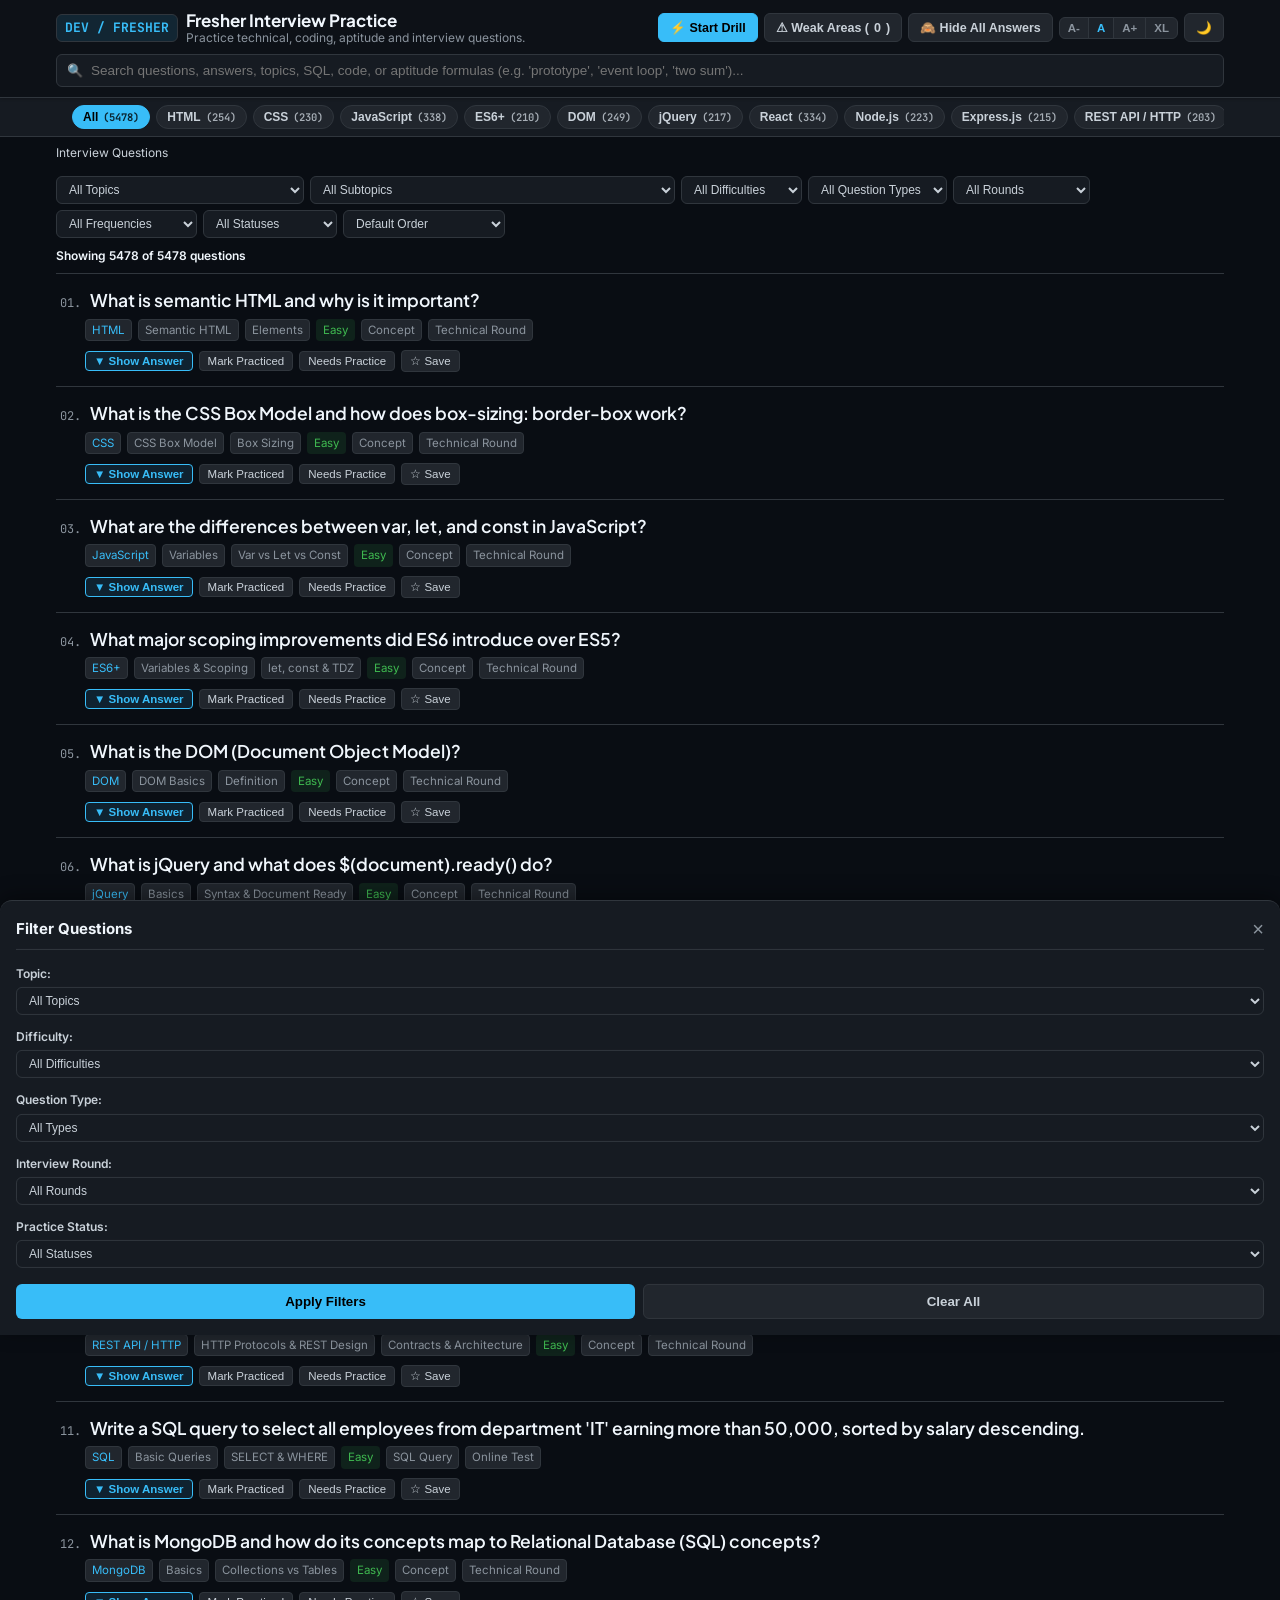
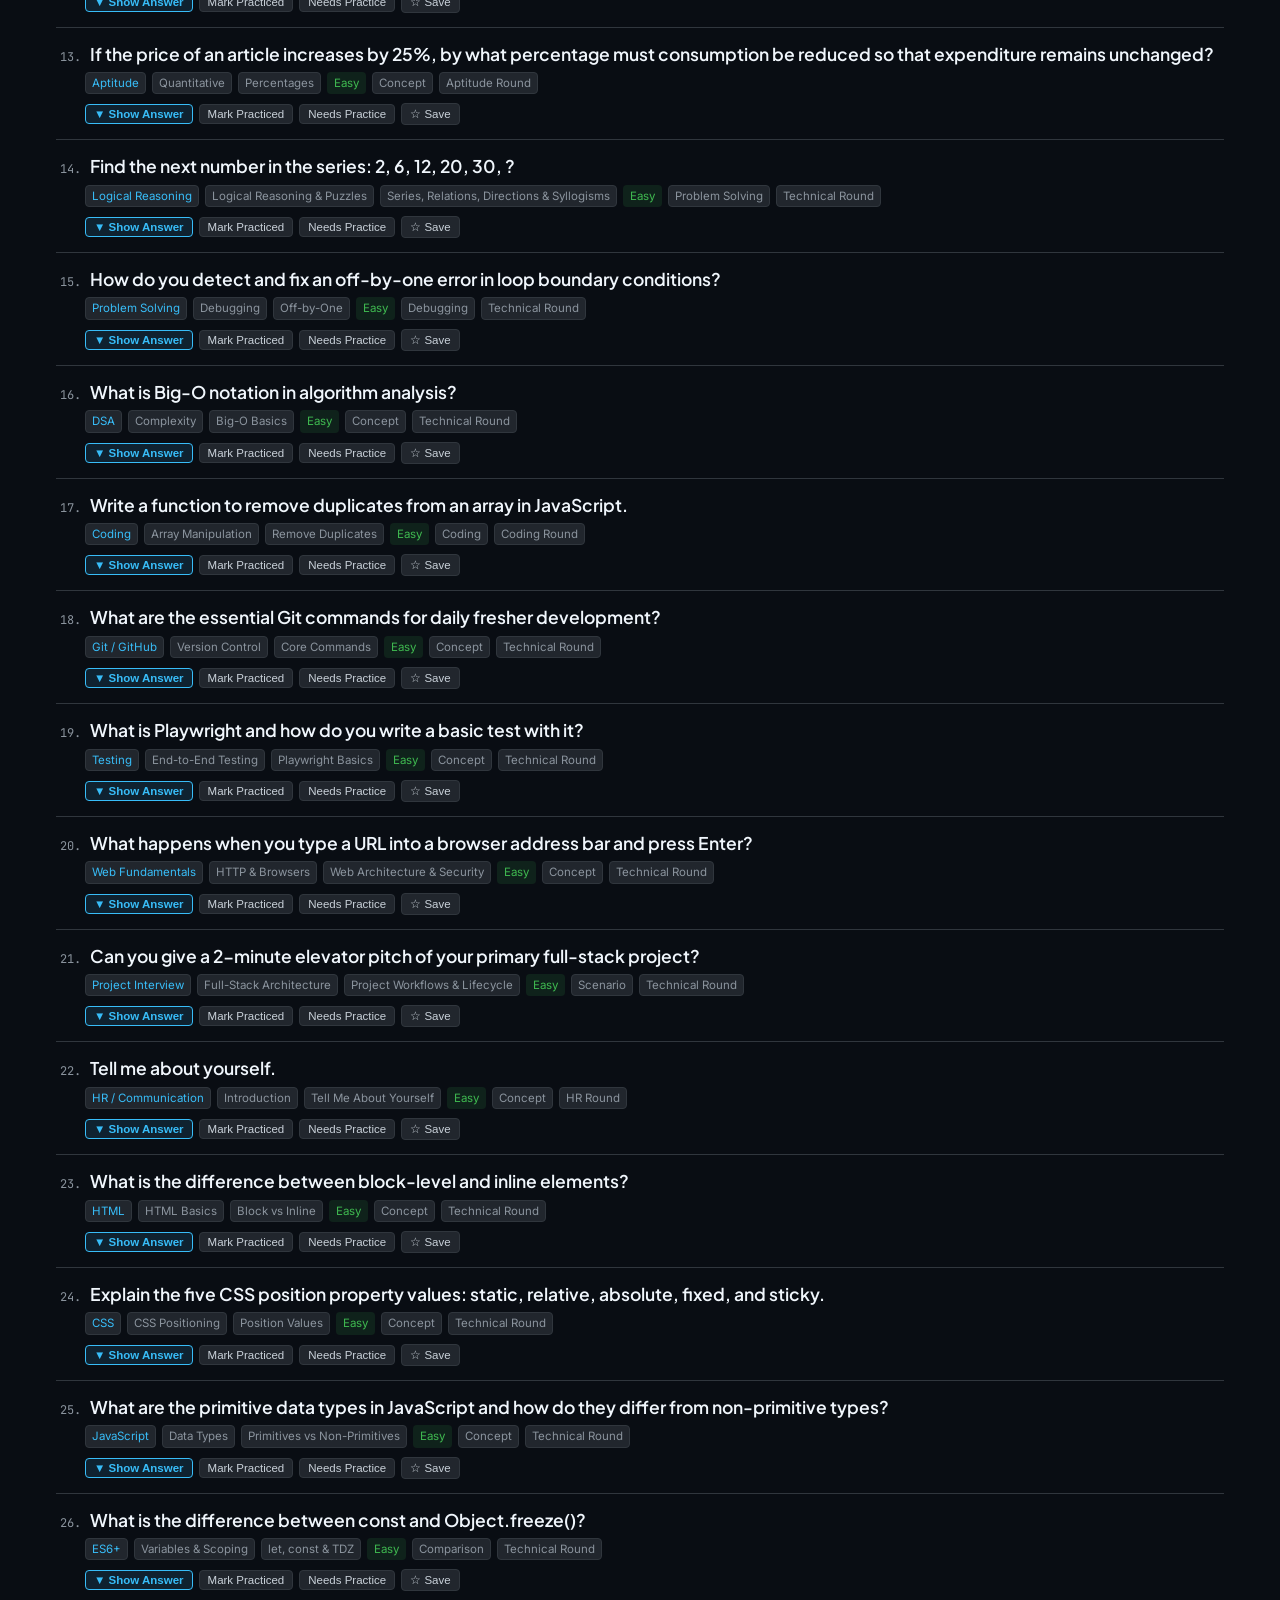
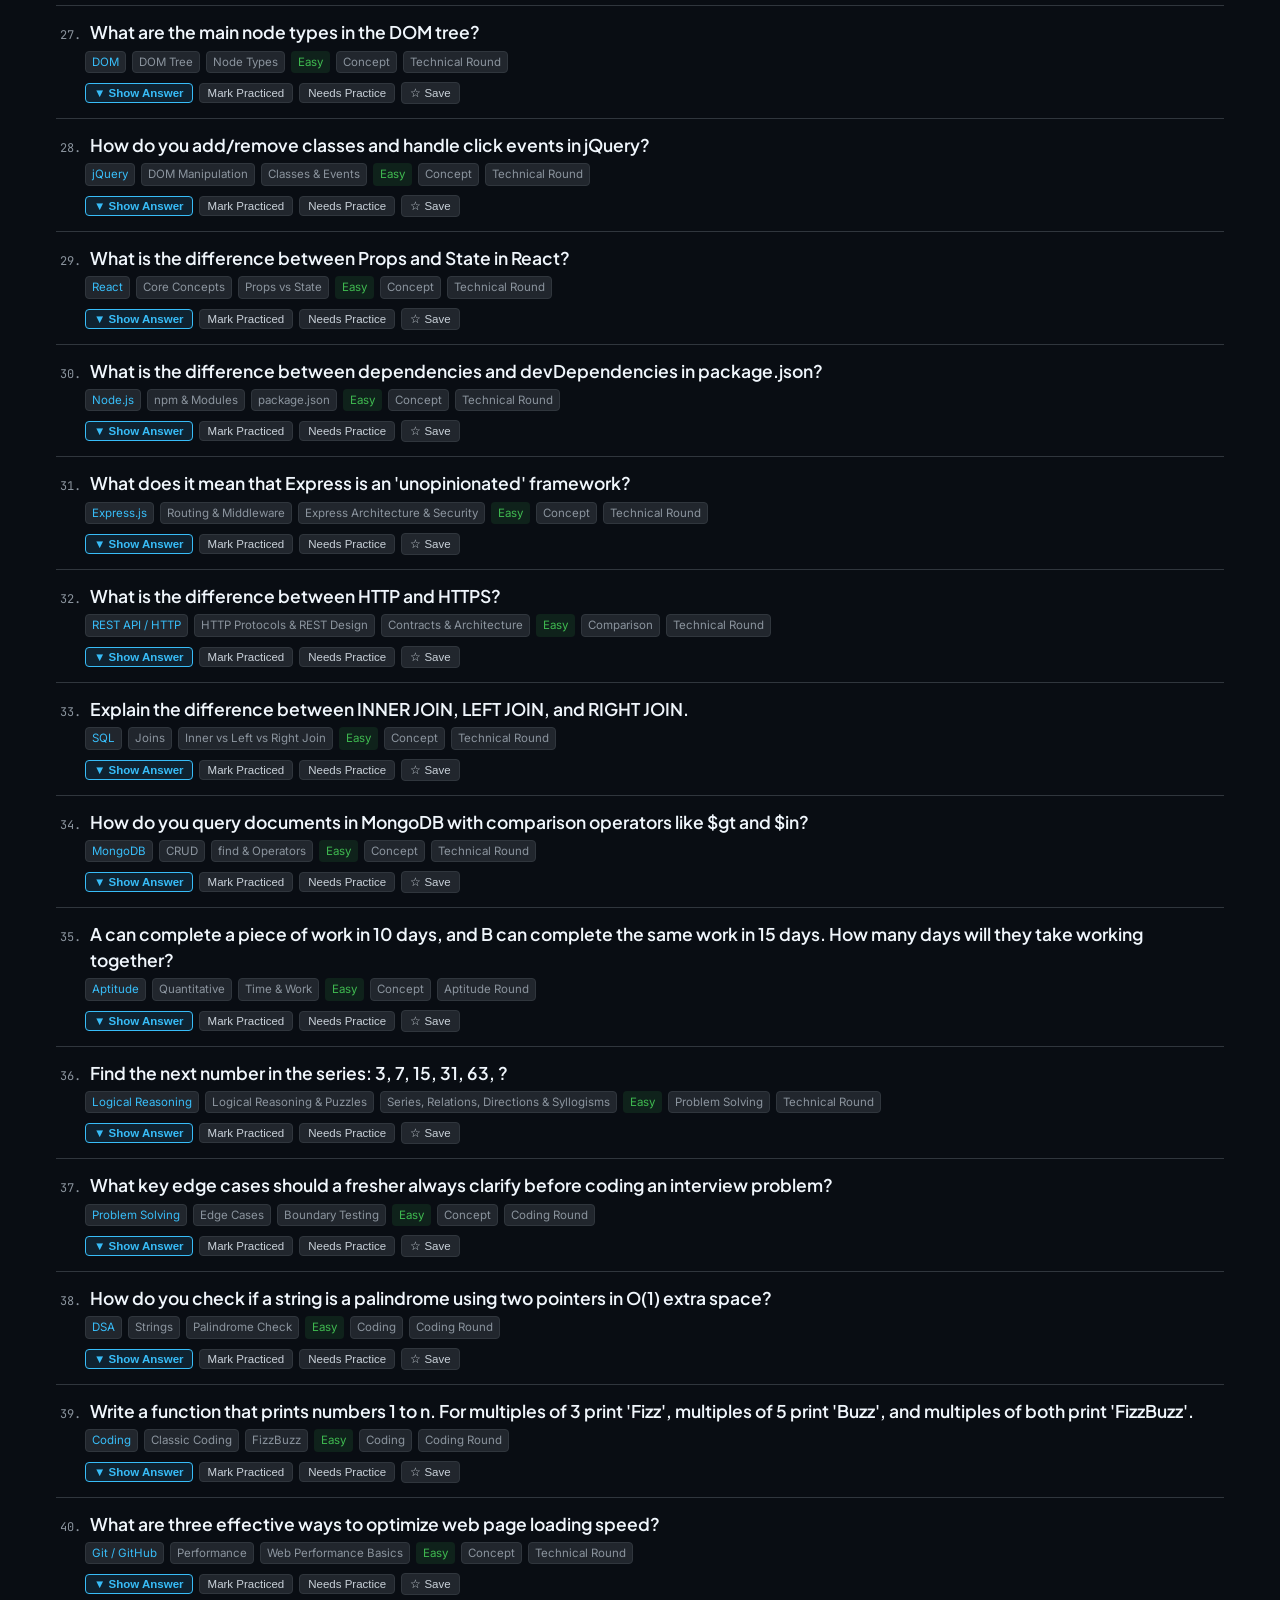
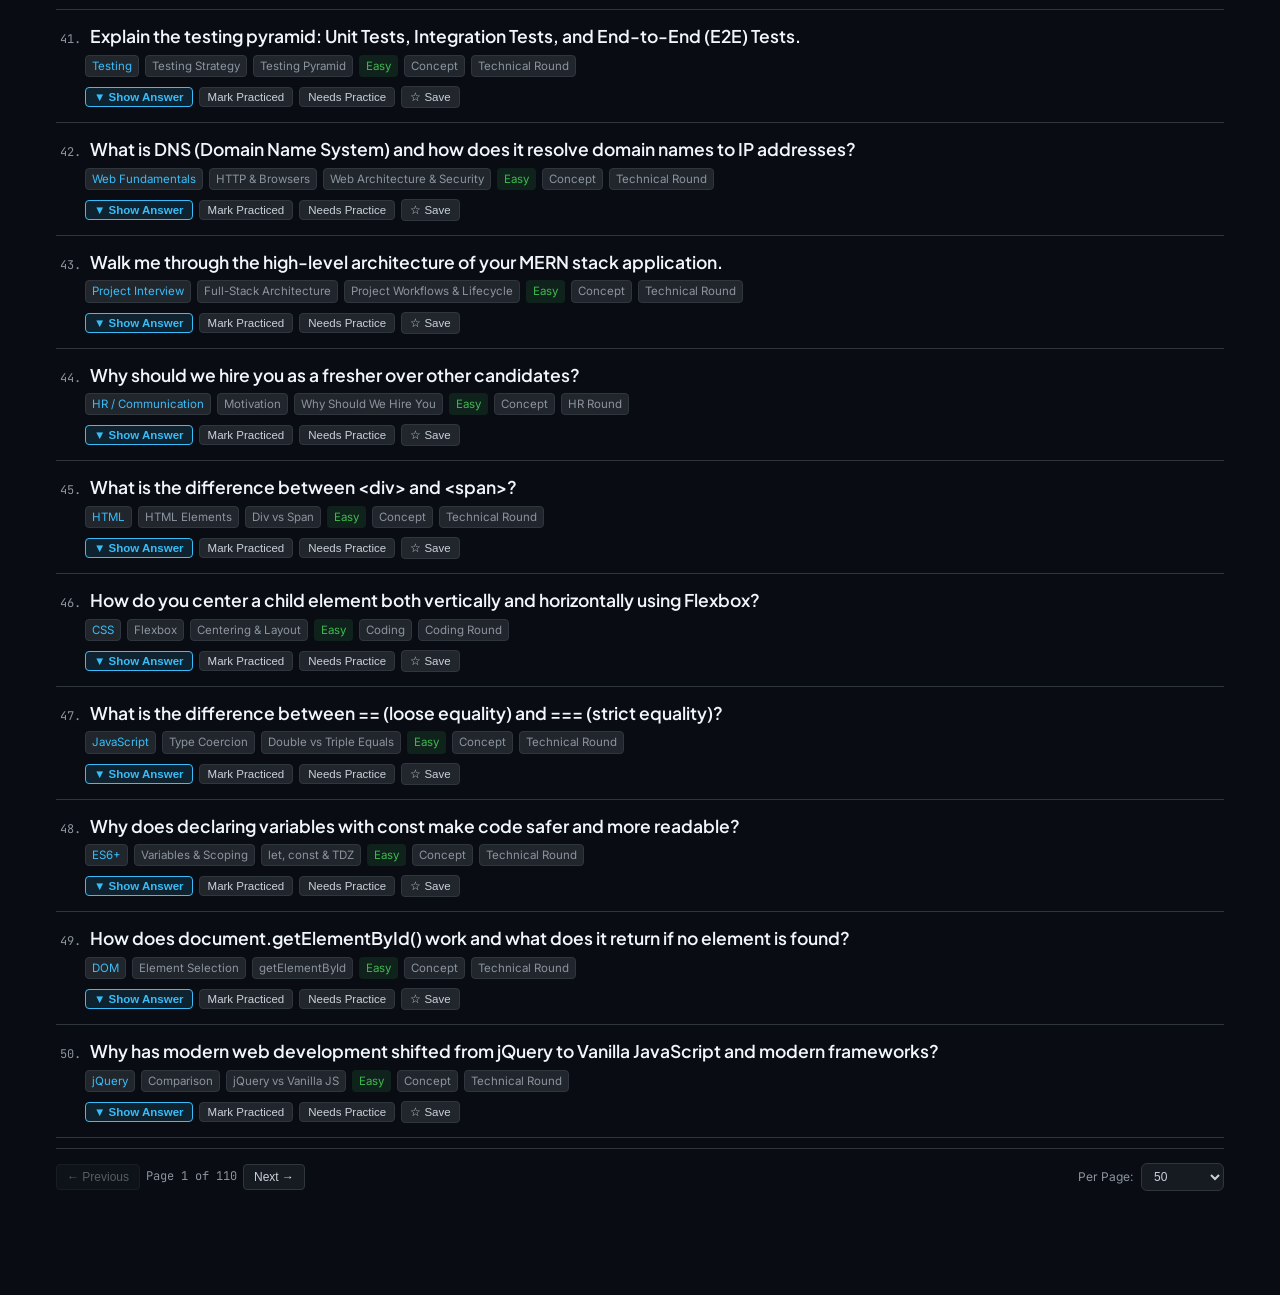
==== netlify-deploy/index.html @ 54161dbe "feat: complete 22-subject fresher interview bank with 5478 questions and modern reader UI" ====
<!DOCTYPE html>
<html lang="en" data-theme="dark">
<head>
  <meta charset="UTF-8">
  <meta name="viewport" content="width=device-width, initial-scale=1.0, maximum-scale=1.0, user-scalable=no">
  <title>Fresher Interview Practice — Modern Q&A Drill Platform</title>
  <meta name="description" content="High-density, modern developer interview practice and drill tool for freshers. Direct questions, clear answers, interactive filters, and weak-area practice.">
  <meta name="theme-color" content="#0d1117">

  <!-- Google Fonts: Plus Jakarta Sans for headers & Inter for reading -->
  <link rel="preconnect" href="https://fonts.googleapis.com">
  <link rel="preconnect" href="https://fonts.gstatic.com" crossorigin>
  <link href="https://fonts.googleapis.com/css2?family=Inter:wght@400;500;600;700&family=JetBrains+Mono:wght@400;500;600&family=Plus+Jakarta+Sans:wght@600;700;800&display=swap" rel="stylesheet">

  <link rel="stylesheet" href="./clean-reader.css?v=4.1">
</head>
<body class="font-md">

  <!-- 1. Compact Header -->
  <header class="app-header">
    <div class="app-container">
      <div class="header-inner">
        <div class="header-top-row">
          <div class="brand-wrap">
            <span class="brand-logo-badge">DEV / FRESHER</span>
            <div class="brand-title-wrap">
              <h1>Fresher Interview Practice</h1>
              <p>Practice technical, coding, aptitude and interview questions.</p>
            </div>
          </div>

          <div class="header-actions-row">
            <!-- Start Drill Button -->
            <button id="btn-start-drill" class="btn-header-action btn-header-primary" title="Launch custom practice drill session">
              ⚡ Start Drill
            </button>

            <!-- Practice Weak Areas Button -->
            <button id="btn-quick-weak" class="btn-header-action" title="Filter to questions marked as Needs Practice">
              ⚠ Weak Areas (<span id="weak-count-header">0</span>)
            </button>

            <!-- Toggle Hide/Show All Answers -->
            <button id="btn-toggle-all-answers" class="btn-header-action" title="Toggle visibility of all answers to test recall">
              🙈 Hide All Answers
            </button>

            <!-- Text Size Scaler -->
            <div class="font-scale-group" title="Adjust typography reading size">
              <button class="btn-font-scale" data-size="sm">A-</button>
              <button class="btn-font-scale active" data-size="md">A</button>
              <button class="btn-font-scale" data-size="lg">A+</button>
              <button class="btn-font-scale" data-size="xl">XL</button>
            </div>

            <!-- Theme Toggle -->
            <button id="btn-toggle-theme" class="btn-header-action" title="Switch between dark and light themes">
              🌙
            </button>
          </div>
        </div>

        <!-- Search Input Bar -->
        <div class="search-bar-wrap">
          <span class="search-icon-left">🔍</span>
          <input 
            type="text" 
            id="search-input" 
            class="search-input-box" 
            placeholder="Search questions, answers, topics, SQL, code, or aptitude formulas (e.g. 'prototype', 'event loop', 'two sum')..."
            autocomplete="off"
            spellcheck="false"
          >
          <button id="search-clear" class="search-clear-btn" title="Clear search">&times;</button>
        </div>
      </div>
    </div>
  </header>

  <!-- 2. Horizontal Subject Navigation Strip -->
  <nav class="subject-nav-container" aria-label="Subject navigation">
    <div class="app-container">
      <div id="subject-scroll-track" class="subject-scroll-track">
        <!-- Rendered dynamically -->
      </div>
    </div>
  </nav>

  <!-- 3. Dynamic Topic Navigation Strip (Shows when a subject is active) -->
  <div id="topic-subtopic-container" class="topic-subtopic-container">
    <div class="app-container">
      <div id="topic-scroll-track" class="topic-scroll-track">
        <!-- Rendered dynamically -->
      </div>
    </div>
  </div>

  <div class="app-container">
    <!-- 4. Breadcrumb Bar -->
    <div id="breadcrumb-bar" class="breadcrumb-bar">
      <!-- Breadcrumb items populated dynamically -->
    </div>

    <!-- 5. Filter Toolbar -->
    <div class="filter-toolbar">
      <!-- Desktop Filter Dropdowns -->
      <div class="filter-selects-group">
        <!-- Topic Select -->
        <select id="select-topic" class="filter-select" aria-label="Filter by Topic">
          <option value="All">All Topics</option>
        </select>

        <!-- Subtopic Select -->
        <select id="select-subtopic" class="filter-select" aria-label="Filter by Subtopic">
          <option value="All">All Subtopics</option>
        </select>

        <!-- Difficulty -->
        <select id="select-difficulty" class="filter-select" aria-label="Filter by Difficulty">
          <option value="All">All Difficulties</option>
          <option value="Easy">Easy</option>
          <option value="Medium">Medium</option>
          <option value="Fresher Coding">Fresher Coding</option>
        </select>

        <!-- Question Type -->
        <select id="select-type" class="filter-select" aria-label="Filter by Question Type">
          <option value="All">All Question Types</option>
          <option value="Concept">Concept</option>
          <option value="Coding">Coding</option>
          <option value="Scenario">Scenario</option>
          <option value="Output">Output Prediction</option>
          <option value="SQL Query">SQL Query</option>
          <option value="Aptitude">Aptitude</option>
          <option value="Logical Reasoning">Logical Reasoning</option>
          <option value="Debugging">Debugging</option>
          <option value="Project">Project Discussion</option>
          <option value="HR">HR & Behavioral</option>
        </select>

        <!-- Interview Round -->
        <select id="select-round" class="filter-select" aria-label="Filter by Interview Round">
          <option value="All">All Rounds</option>
          <option value="Technical Round">Technical Round</option>
          <option value="Online Test">Online Test</option>
          <option value="Coding Round">Coding Round</option>
          <option value="Project Discussion">Project Discussion</option>
          <option value="HR Round">HR Round</option>
        </select>

        <!-- Frequency -->
        <select id="select-frequency" class="filter-select" aria-label="Filter by Frequency">
          <option value="All">All Frequencies</option>
          <option value="High">High Frequency</option>
          <option value="Medium">Medium Frequency</option>
          <option value="Low">Low Frequency</option>
        </select>

        <!-- Practice Status -->
        <select id="select-status" class="filter-select" aria-label="Filter by Status">
          <option value="All">All Statuses</option>
          <option value="not_practiced">Not Practiced</option>
          <option value="practiced">✓ Practiced</option>
          <option value="need_practice">⚠ Needs Practice</option>
          <option value="saved">★ Saved</option>
        </select>

        <!-- Sort Option -->
        <select id="select-sort" class="filter-select" aria-label="Sort Questions">
          <option value="default">Default Order</option>
          <option value="freq">Frequently Asked First</option>
          <option value="diff_asc">Difficulty: Easy → Hard</option>
          <option value="diff_desc">Difficulty: Hard → Easy</option>
          <option value="need_first">Needs Practice First</option>
          <option value="saved_first">Saved First</option>
        </select>
      </div>

      <!-- Mobile Filters Trigger Button -->
      <button id="btn-open-drawer" class="btn-mobile-filters-trigger">
        ⚙ Filters <span id="mobile-filter-badge"></span>
      </button>

      <!-- Right Metadata Count -->
      <div class="toolbar-right-meta">
        <span id="results-count-badge" class="results-count-badge">Loading questions...</span>
      </div>
    </div>

    <!-- 6. Active Filter Chips -->
    <div id="active-chips-bar" class="active-chips-bar" style="display:none;">
      <!-- Filter chips rendered dynamically -->
    </div>

    <!-- 7. Main Questions List (Compact Developer View) -->
    <main id="questions-list-container" class="questions-list" role="feed">
      <!-- Question rows rendered dynamically -->
    </main>

    <!-- 8. Pagination Bar -->
    <div id="pagination-bar" class="pagination-bar">
      <div class="pagination-controls">
        <button id="btn-prev-page" class="btn-page-nav">← Previous</button>
        <span id="page-indicator" class="page-indicator">Page 1 of 1</span>
        <button id="btn-next-page" class="btn-page-nav">Next →</button>
      </div>

      <div class="page-size-selector">
        <label for="select-page-size" style="font-size:12px; color:var(--text-muted); margin-right:4px;">Per Page:</label>
        <select id="select-page-size" class="filter-select">
          <option value="25">25</option>
          <option value="50" selected>50</option>
          <option value="100">100</option>
          <option value="all">All (249)</option>
        </select>
      </div>
    </div>
  </div>

  <!-- 9. Drill Mode Overlay Modal -->
  <div id="drill-modal" class="drill-modal-overlay" role="dialog" aria-modal="true" aria-labelledby="drill-title">
    <div class="drill-card-modal">
      <div class="drill-modal-header">
        <span id="drill-progress-text" class="drill-progress-text">Drill Setup</span>
        <button id="btn-close-drill" class="drill-close-btn" aria-label="Close Drill">&times;</button>
      </div>
      <div class="drill-progress-bar-track">
        <div id="drill-progress-bar-fill" class="drill-progress-bar-fill"></div>
      </div>

      <!-- Step A: Setup Panel -->
      <div id="drill-setup-panel" class="drill-modal-body">
        <h2 id="drill-title" style="font-size:18px; margin-bottom:6px; font-family:var(--font-display);">Practice Drill Session</h2>
        <p style="font-size:13px; color:var(--text-muted); margin-bottom:16px;">Test your interview recall on real fresher questions. Answers are hidden until you click Reveal.</p>

        <div class="drawer-fields">
          <div class="drawer-field-group">
            <label class="drawer-label" for="drill-subject-select">Target Subject:</label>
            <select id="drill-subject-select" class="filter-select">
              <option value="All">All Subjects (249 Qs)</option>
            </select>
          </div>

          <div class="drawer-field-group">
            <label class="drawer-label" for="drill-topic-select">Topic:</label>
            <select id="drill-topic-select" class="filter-select">
              <option value="All">All Topics</option>
            </select>
          </div>

          <div class="drawer-field-group">
            <label class="drawer-label" for="drill-difficulty-select">Difficulty:</label>
            <select id="drill-difficulty-select" class="filter-select">
              <option value="All">All Difficulties</option>
              <option value="Easy">Easy</option>
              <option value="Medium">Medium</option>
              <option value="Fresher Coding">Fresher Coding</option>
            </select>
          </div>

          <div class="drawer-field-group">
            <label class="drawer-label" for="drill-type-select">Question Type:</label>
            <select id="drill-type-select" class="filter-select">
              <option value="All">All Types</option>
              <option value="Concept">Concept</option>
              <option value="Coding">Coding</option>
              <option value="Scenario">Scenario</option>
              <option value="Output">Output</option>
              <option value="SQL Query">SQL Query</option>
              <option value="Aptitude">Aptitude</option>
              <option value="Logical Reasoning">Logical Reasoning</option>
              <option value="Debugging">Debugging</option>
              <option value="Project">Project Discussion</option>
              <option value="HR">HR &amp; Behavioral</option>
            </select>
          </div>

          <div class="drawer-field-group">
            <label class="drawer-label" for="drill-count-select">Number of Questions:</label>
            <select id="drill-count-select" class="filter-select">
              <option value="10">10 Questions (Quick 5-min drill)</option>
              <option value="20" selected>20 Questions (Standard session)</option>
              <option value="30">30 Questions (Deep practice)</option>
              <option value="all">All Matching Questions</option>
            </select>
          </div>
        </div>

        <div style="margin-top:20px; display:flex; gap:10px; flex-wrap:wrap;">
          <button id="btn-begin-drill" class="btn-drawer-apply" style="flex:2;">
            ▶ Begin Drill
          </button>
          <button id="btn-drill-weak-only" class="btn-drawer-clear" style="flex:1;">
            ⚠ Drill Weak Areas Only
          </button>
        </div>
      </div>

      <!-- Step B: Active Runner Panel -->
      <div id="drill-runner-panel" class="drill-modal-body" style="display:none;">
        <div id="drill-q-meta" class="q-meta-tags" style="margin:0 0 10px 0;"></div>
        <h3 id="drill-q-title" class="drill-q-title">Question goes here...</h3>

        <div class="drill-prompt-box">
          💡 <strong>Self-Test Prompt:</strong> Formulate how you would answer this concisely to the interviewer before revealing the answer.
        </div>

        <div style="margin-bottom:14px;">
          <button id="btn-drill-reveal-answer" class="btn-header-action btn-header-primary">
            👁 Reveal Answer
          </button>
        </div>

        <!-- Hidden Answer Container -->
        <div id="drill-answer-box" class="drill-answer-box">
          <div class="answer-section-label">Answer</div>
          <div id="drill-answer-text" class="answer-text-content"></div>

          <div id="drill-explanation-wrap" style="display:none;">
            <div class="answer-section-label">Key Explanation</div>
            <div id="drill-explanation-text" class="answer-explanation"></div>
          </div>

          <div id="drill-code-wrap" style="display:none;">
            <div class="answer-section-label">Code Example</div>
            <div class="code-snippet-box">
              <pre><code id="drill-code-text"></code></pre>
            </div>
          </div>

          <div id="drill-followup-wrap" class="q-followup-box" style="display:none;">
            <strong>Follow-Up:</strong> <span id="drill-followup-text"></span>
          </div>
        </div>
      </div>

      <!-- Step C: Summary Panel -->
      <div id="drill-summary-panel" class="drill-modal-body" style="display:none;">
        <h2 style="font-size:18px; margin-bottom:6px; color:var(--accent-green); font-family:var(--font-display);">✓ Drill Complete</h2>
        <p id="drill-summary-stats" style="font-size:14px; color:var(--text-secondary); margin-bottom:16px;"></p>

        <div id="drill-weak-topics-wrap" style="margin-bottom:20px; display:none;">
          <div class="answer-section-label" style="color:var(--accent-rose);">Topics Needing Further Practice:</div>
          <ul id="drill-weak-topics-list" style="margin-left:20px; font-size:13px; color:var(--text-primary); margin-top:6px;"></ul>
        </div>

        <div style="display:flex; gap:10px; flex-wrap:wrap;">
          <button id="btn-drill-again" class="btn-drawer-apply">
            Start Another Drill
          </button>
          <button id="btn-drill-practice-weak-now" class="btn-drawer-clear">
            Practice These Weak Areas
          </button>
        </div>
      </div>

      <!-- Runner Footer Controls -->
      <div id="drill-runner-footer" class="drill-modal-footer" style="display:none;">
        <div style="display:flex; gap:8px;">
          <button id="btn-drill-mark-gotit" class="btn-q-action active-practiced" title="Mark this question as practiced">
            ✓ Got It (Practiced)
          </button>
          <button id="btn-drill-mark-need" class="btn-q-action active-need" title="Mark this question for future practice">
            ⚠ Needs Practice
          </button>
        </div>

        <div style="display:flex; gap:6px;">
          <button id="btn-drill-prev" class="btn-page-nav">← Previous</button>
          <button id="btn-drill-next" class="btn-page-nav">Next →</button>
        </div>
      </div>
    </div>
  </div>

  <!-- 10. Mobile Filter Drawer -->
  <div id="mobile-drawer" class="mobile-filter-drawer" role="dialog" aria-modal="true" aria-label="Filter Options">
    <div class="drawer-header">
      <span class="drawer-title">Filter Questions</span>
      <button id="btn-close-drawer" class="drawer-close-btn">&times;</button>
    </div>

    <div class="drawer-fields">
      <div class="drawer-field-group">
        <label class="drawer-label" for="drawer-topic">Topic:</label>
        <select id="drawer-topic" class="filter-select"></select>
      </div>

      <div class="drawer-field-group">
        <label class="drawer-label" for="drawer-difficulty">Difficulty:</label>
        <select id="drawer-difficulty" class="filter-select">
          <option value="All">All Difficulties</option>
          <option value="Easy">Easy</option>
          <option value="Medium">Medium</option>
          <option value="Fresher Coding">Fresher Coding</option>
        </select>
      </div>

      <div class="drawer-field-group">
        <label class="drawer-label" for="drawer-type">Question Type:</label>
        <select id="drawer-type" class="filter-select">
          <option value="All">All Types</option>
          <option value="Concept">Concept</option>
          <option value="Coding">Coding</option>
          <option value="Scenario">Scenario</option>
          <option value="Output">Output</option>
          <option value="SQL Query">SQL Query</option>
          <option value="Aptitude">Aptitude</option>
          <option value="Logical Reasoning">Logical Reasoning</option>
          <option value="Debugging">Debugging</option>
          <option value="Project">Project Discussion</option>
          <option value="HR">HR & Behavioral</option>
        </select>
      </div>

      <div class="drawer-field-group">
        <label class="drawer-label" for="drawer-round">Interview Round:</label>
        <select id="drawer-round" class="filter-select">
          <option value="All">All Rounds</option>
          <option value="Technical Round">Technical Round</option>
          <option value="Online Test">Online Test</option>
          <option value="Coding Round">Coding Round</option>
          <option value="Project Discussion">Project Discussion</option>
          <option value="HR Round">HR Round</option>
        </select>
      </div>

      <div class="drawer-field-group">
        <label class="drawer-label" for="drawer-status">Practice Status:</label>
        <select id="drawer-status" class="filter-select">
          <option value="All">All Statuses</option>
          <option value="not_practiced">Not Practiced</option>
          <option value="practiced">✓ Practiced</option>
          <option value="need_practice">⚠ Needs Practice</option>
          <option value="saved">★ Saved</option>
        </select>
      </div>
    </div>

    <div class="drawer-actions">
      <button id="btn-drawer-apply" class="btn-drawer-apply">Apply Filters</button>
      <button id="btn-drawer-clear" class="btn-drawer-clear">Clear All</button>
    </div>
  </div>

  <!-- Toast Notification Element -->
  <div id="toast-msg" class="toast-msg"></div>

  <!-- Data and Application Logic Scripts -->
  <script src="./fresher-data.js?v=4.1"></script>
  <script src="./clean-reader.js?v=4.1"></script>
</body>
</html>
---- netlify-deploy/clean-reader.css ----
/* ==========================================================================
   Fresher Interview Practice — Compact Modern Developer Interface
   Ultra-clean, high-density, serious interview practice tool.
   Strictly fresher-focused. Designed for fast navigation and distraction-free drilling.
   ========================================================================== */

:root {
  /* Dark Palette (Default) */
  --bg-app: #090d13;
  --bg-header: #0d1117;
  --bg-card: #161b22;
  --bg-card-hover: #1c2128;
  --bg-surface: #21262d;
  --border-subtle: #30363d;
  --border-hover: #58a6ff;
  
  --text-primary: #f0f6fc;
  --text-secondary: #c9d1d9;
  --text-muted: #8b949e;
  
  --accent-blue: #38bdf8;
  --accent-blue-bg: rgba(56, 189, 248, 0.12);
  --accent-green: #3fb950;
  --accent-green-bg: rgba(63, 185, 80, 0.12);
  --accent-amber: #d29922;
  --accent-amber-bg: rgba(210, 153, 34, 0.12);
  --accent-rose: #f85149;
  --accent-rose-bg: rgba(248, 81, 73, 0.12);
  --accent-purple: #bc8cff;
  --accent-purple-bg: rgba(188, 140, 255, 0.12);

  --code-bg: #0d1117;
  --code-border: #30363d;
  --code-text: #79c0ff;

  --font-display: 'Plus Jakarta Sans', system-ui, -apple-system, sans-serif;
  --font-body: 'Inter', system-ui, -apple-system, sans-serif;
  --font-mono: 'JetBrains Mono', 'Fira Code', monospace;

  /* Compact developer font scaling */
  --font-size-body: 15px;
  --font-size-title: 17.5px;
}

[data-theme="light"] {
  --bg-app: #f6f8fa;
  --bg-header: #ffffff;
  --bg-card: #ffffff;
  --bg-card-hover: #f3f4f6;
  --bg-surface: #eaeef2;
  --border-subtle: #d0d7de;
  --border-hover: #0969da;
  
  --text-primary: #1f2328;
  --text-secondary: #424a53;
  --text-muted: #656d76;
  
  --accent-blue: #0969da;
  --accent-blue-bg: #ddf4ff;
  --accent-green: #1a7f37;
  --accent-green-bg: #dafbe1;
  --accent-amber: #9a6700;
  --accent-amber-bg: #fff8c5;
  --accent-rose: #cf222e;
  --accent-rose-bg: #ffebe9;
  --accent-purple: #8250df;
  --accent-purple-bg: #fbefff;

  --code-bg: #f6f8fa;
  --code-border: #d0d7de;
  --code-text: #0550ae;
}

/* User Font Scaling Classes */
body.font-sm { --font-size-body: 13.5px; --font-size-title: 16px; }
body.font-md { --font-size-body: 15px; --font-size-title: 17.5px; }
body.font-lg { --font-size-body: 16.5px; --font-size-title: 19.5px; }
body.font-xl { --font-size-body: 18px; --font-size-title: 21.5px; }

* {
  box-sizing: border-box;
  margin: 0;
  padding: 0;
  -webkit-tap-highlight-color: transparent;
}

body {
  font-family: var(--font-body);
  background-color: var(--bg-app);
  color: var(--text-primary);
  font-size: var(--font-size-body);
  line-height: 1.6;
  min-height: 100vh;
  padding-bottom: 90px;
  -webkit-font-smoothing: antialiased;
}

/* Container */
.app-container {
  max-width: 1200px;
  margin: 0 auto;
  padding: 0 16px;
}

/* 1. Compact Header */
.app-header {
  position: sticky;
  top: 0;
  z-index: 100;
  background: var(--bg-header);
  border-bottom: 1px solid var(--border-subtle);
  box-shadow: 0 1px 3px rgba(0, 0, 0, 0.2);
}

.header-inner {
  padding: 10px 0;
  display: flex;
  flex-direction: column;
  gap: 8px;
}

.header-top-row {
  display: flex;
  align-items: center;
  justify-content: space-between;
  gap: 12px;
  flex-wrap: wrap;
}

.brand-wrap {
  display: flex;
  align-items: center;
  gap: 8px;
}

.brand-logo-badge {
  background: var(--accent-blue-bg);
  color: var(--accent-blue);
  border: 1px solid var(--border-subtle);
  font-size: 13px;
  font-weight: 700;
  padding: 3px 8px;
  border-radius: 6px;
  font-family: var(--font-mono);
}

.brand-title-wrap h1 {
  font-family: var(--font-display);
  font-size: 17px;
  font-weight: 700;
  color: var(--text-primary);
  display: flex;
  align-items: center;
  gap: 6px;
  line-height: 1.2;
}

.brand-title-wrap p {
  font-size: 12px;
  color: var(--text-muted);
  line-height: 1.3;
}

.header-actions-row {
  display: flex;
  align-items: center;
  gap: 6px;
  flex-wrap: wrap;
}

.btn-header-action {
  background: var(--bg-surface);
  color: var(--text-secondary);
  border: 1px solid var(--border-subtle);
  padding: 6px 11px;
  border-radius: 6px;
  font-size: 12.5px;
  font-weight: 600;
  cursor: pointer;
  display: inline-flex;
  align-items: center;
  gap: 5px;
  transition: all 0.15s ease;
  white-space: nowrap;
}

.btn-header-action:hover {
  background: var(--bg-card-hover);
  color: var(--text-primary);
  border-color: var(--border-hover);
}

.btn-header-primary {
  background: var(--accent-blue);
  color: #000000;
  border-color: var(--accent-blue);
  font-weight: 700;
}

.btn-header-primary:hover {
  background: #7dd3fc;
  border-color: #7dd3fc;
  color: #000;
}

.font-scale-group {
  display: inline-flex;
  border: 1px solid var(--border-subtle);
  border-radius: 6px;
  overflow: hidden;
  background: var(--bg-surface);
}

.btn-font-scale {
  background: transparent;
  border: none;
  border-right: 1px solid var(--border-subtle);
  color: var(--text-muted);
  padding: 4px 8px;
  font-size: 11.5px;
  font-weight: 600;
  cursor: pointer;
}

.btn-font-scale:last-child {
  border-right: none;
}

.btn-font-scale.active, .btn-font-scale:hover {
  background: var(--bg-card-hover);
  color: var(--accent-blue);
}

/* Compact Search Bar */
.search-bar-wrap {
  position: relative;
  width: 100%;
}

.search-input-box {
  width: 100%;
  background: var(--bg-card);
  border: 1px solid var(--border-subtle);
  border-radius: 6px;
  padding: 8px 36px 8px 34px;
  color: var(--text-primary);
  font-size: 13.5px;
  outline: none;
  transition: border-color 0.15s ease, box-shadow 0.15s ease;
}

.search-input-box:focus {
  border-color: var(--border-hover);
  box-shadow: 0 0 0 2px var(--accent-blue-bg);
}

.search-icon-left {
  position: absolute;
  left: 11px;
  top: 50%;
  transform: translateY(-50%);
  color: var(--text-muted);
  font-size: 13px;
  pointer-events: none;
}

.search-clear-btn {
  position: absolute;
  right: 10px;
  top: 50%;
  transform: translateY(-50%);
  background: none;
  border: none;
  color: var(--text-muted);
  font-size: 16px;
  cursor: pointer;
  display: none;
  padding: 2px 6px;
}

.search-clear-btn:hover {
  color: var(--text-primary);
}

/* 2. Breadcrumb */
.breadcrumb-bar {
  padding: 6px 0;
  font-size: 12px;
  color: var(--text-muted);
  display: flex;
  align-items: center;
  gap: 6px;
  flex-wrap: wrap;
}

.breadcrumb-bar a, .breadcrumb-item {
  color: var(--text-secondary);
  text-decoration: none;
  cursor: pointer;
}

.breadcrumb-bar a:hover {
  color: var(--accent-blue);
}

.breadcrumb-separator {
  color: var(--border-subtle);
}

.breadcrumb-current {
  color: var(--accent-blue);
  font-weight: 600;
}

/* 3. Horizontal Subject Strip */
.subject-nav-container {
  background: var(--bg-card);
  border-bottom: 1px solid var(--border-subtle);
  overflow: hidden;
}

.subject-scroll-track {
  display: flex;
  overflow-x: auto;
  scrollbar-width: none;
  -ms-overflow-style: none;
  padding: 7px 16px;
  gap: 6px;
}

.subject-scroll-track::-webkit-scrollbar {
  display: none;
}

.subject-pill {
  background: var(--bg-surface);
  border: 1px solid var(--border-subtle);
  color: var(--text-secondary);
  padding: 4px 10px;
  border-radius: 20px;
  font-size: 12px;
  font-weight: 600;
  cursor: pointer;
  white-space: nowrap;
  display: inline-flex;
  align-items: center;
  gap: 5px;
  transition: all 0.15s ease;
  user-select: none;
}

.subject-pill:hover {
  border-color: var(--border-hover);
  color: var(--text-primary);
}

.subject-pill.active {
  background: var(--accent-blue);
  color: #000000;
  border-color: var(--accent-blue);
  font-weight: 700;
}

.subject-count-badge {
  font-size: 10.5px;
  opacity: 0.8;
  font-family: var(--font-mono);
}

/* 4. Topic & Subtopic Strip */
.topic-subtopic-container {
  background: var(--bg-app);
  border-bottom: 1px solid var(--border-subtle);
  padding: 6px 16px;
  display: none; /* Shown dynamically when a specific subject is selected */
}

.topic-subtopic-container.visible {
  display: block;
}

.topic-scroll-track {
  display: flex;
  overflow-x: auto;
  scrollbar-width: none;
  gap: 6px;
  padding-bottom: 2px;
}

.topic-scroll-track::-webkit-scrollbar {
  display: none;
}

.topic-pill {
  background: transparent;
  border: 1px solid var(--border-subtle);
  color: var(--text-muted);
  padding: 3px 8px;
  border-radius: 4px;
  font-size: 11.5px;
  cursor: pointer;
  white-space: nowrap;
  transition: all 0.15s;
}

.topic-pill:hover {
  color: var(--text-primary);
  border-color: var(--text-muted);
}

.topic-pill.active {
  background: var(--bg-card);
  color: var(--accent-blue);
  border-color: var(--accent-blue);
  font-weight: 600;
}

/* 5. Filter Toolbar */
.filter-toolbar {
  padding: 8px 0;
  display: flex;
  align-items: center;
  justify-content: space-between;
  gap: 8px;
  flex-wrap: wrap;
  border-bottom: 1px solid var(--border-subtle);
}

.filter-selects-group {
  display: flex;
  align-items: center;
  gap: 6px;
  flex-wrap: wrap;
}

.filter-select {
  background: var(--bg-card);
  border: 1px solid var(--border-subtle);
  color: var(--text-secondary);
  font-size: 12px;
  padding: 5px 8px;
  border-radius: 6px;
  outline: none;
  cursor: pointer;
}

.filter-select:focus {
  border-color: var(--accent-blue);
}

.btn-mobile-filters-trigger {
  display: none; /* Desktop hidden, mobile visible */
  background: var(--bg-surface);
  border: 1px solid var(--border-subtle);
  color: var(--text-primary);
  padding: 5px 10px;
  border-radius: 6px;
  font-size: 12px;
  font-weight: 600;
  cursor: pointer;
}

.toolbar-right-meta {
  display: flex;
  align-items: center;
  gap: 8px;
  font-size: 12px;
  color: var(--text-muted);
}

.results-count-badge {
  font-weight: 600;
  color: var(--text-primary);
}

/* 6. Active Filter Chips */
.active-chips-bar {
  padding: 6px 0;
  display: flex;
  align-items: center;
  gap: 6px;
  flex-wrap: wrap;
}

.filter-chip {
  background: var(--bg-surface);
  border: 1px solid var(--border-subtle);
  color: var(--text-secondary);
  font-size: 11.5px;
  padding: 2px 7px;
  border-radius: 4px;
  display: inline-flex;
  align-items: center;
  gap: 4px;
}

.filter-chip-remove {
  background: none;
  border: none;
  color: var(--text-muted);
  cursor: pointer;
  font-size: 12px;
  line-height: 1;
}

.filter-chip-remove:hover {
  color: var(--accent-rose);
}

.btn-clear-all-chips {
  background: none;
  border: none;
  color: var(--accent-blue);
  font-size: 11.5px;
  cursor: pointer;
  text-decoration: underline;
}

/* 7. Question List (Compact Developer List with Dividers) */
.questions-list {
  display: flex;
  flex-direction: column;
}

.question-row {
  border-bottom: 1px solid var(--border-subtle);
  padding: 14px 4px;
  transition: background-color 0.1s ease;
}

.question-row:hover {
  background-color: rgba(255, 255, 255, 0.015);
}

.question-header-line {
  display: flex;
  align-items: flex-start;
  justify-content: space-between;
  gap: 12px;
}

.question-title-area {
  display: flex;
  align-items: baseline;
  gap: 9px;
  flex: 1;
}

.q-index-num {
  font-family: var(--font-mono);
  font-size: 12px;
  color: var(--text-muted);
  flex-shrink: 0;
  user-select: none;
}

.q-text-title {
  font-family: var(--font-display);
  font-size: var(--font-size-title);
  font-weight: 600;
  color: var(--text-primary);
  line-height: 1.45;
  cursor: pointer;
}

.q-text-title:hover {
  color: var(--accent-blue);
}

/* Metadata Tag Badges */
.q-meta-tags {
  display: flex;
  align-items: center;
  gap: 6px;
  margin-top: 5px;
  margin-left: 25px;
  flex-wrap: wrap;
  font-size: 11.5px;
}

.tag-badge {
  padding: 1px 6px;
  border-radius: 4px;
  border: 1px solid var(--border-subtle);
  background: var(--bg-surface);
  color: var(--text-muted);
  white-space: nowrap;
}

.tag-subject {
  color: var(--accent-blue);
  border-color: var(--border-subtle);
}

.tag-diff-easy {
  color: var(--accent-green);
  background: var(--accent-green-bg);
  border-color: transparent;
}

.tag-diff-medium {
  color: var(--accent-amber);
  background: var(--accent-amber-bg);
  border-color: transparent;
}

.tag-diff-coding {
  color: var(--accent-purple);
  background: var(--accent-purple-bg);
  border-color: transparent;
  font-family: var(--font-mono);
}

.tag-status-practiced {
  color: var(--accent-green);
  border-color: var(--accent-green);
}

.tag-status-need {
  color: var(--accent-rose);
  border-color: var(--accent-rose);
}

.tag-status-saved {
  color: var(--accent-amber);
  border-color: var(--accent-amber);
}

/* Row Action Buttons */
.q-action-bar {
  display: flex;
  align-items: center;
  gap: 6px;
  margin-top: 9px;
  margin-left: 25px;
  flex-wrap: wrap;
}

.btn-q-action {
  background: var(--bg-surface);
  border: 1px solid var(--border-subtle);
  color: var(--text-secondary);
  font-size: 11.5px;
  font-weight: 500;
  padding: 3px 8px;
  border-radius: 4px;
  cursor: pointer;
  display: inline-flex;
  align-items: center;
  gap: 4px;
  transition: all 0.15s;
}

.btn-q-action:hover {
  background: var(--bg-card-hover);
  color: var(--text-primary);
  border-color: var(--border-hover);
}

.btn-q-toggle-answer {
  background: var(--accent-blue-bg);
  color: var(--accent-blue);
  border-color: var(--accent-blue);
  font-weight: 600;
}

.btn-q-action.active-practiced {
  background: var(--accent-green-bg);
  color: var(--accent-green);
  border-color: var(--accent-green);
  font-weight: 600;
}

.btn-q-action.active-need {
  background: var(--accent-rose-bg);
  color: var(--accent-rose);
  border-color: var(--accent-rose);
  font-weight: 600;
}

.btn-q-action.active-saved {
  background: var(--accent-amber-bg);
  color: var(--accent-amber);
  border-color: var(--accent-amber);
  font-weight: 600;
}

/* Expanded Answer Drawer */
.q-answer-details {
  display: none;
  margin-top: 12px;
  margin-left: 25px;
  padding: 12px 14px;
  background: var(--bg-card);
  border: 1px solid var(--border-subtle);
  border-radius: 6px;
  border-left: 3px solid var(--accent-blue);
}

.q-answer-details.expanded {
  display: block;
}

.answer-section-label {
  font-size: 11px;
  font-weight: 700;
  text-transform: uppercase;
  letter-spacing: 0.5px;
  color: var(--text-muted);
  margin-bottom: 4px;
}

.answer-text-content {
  font-size: var(--font-size-body);
  color: var(--text-primary);
  line-height: 1.6;
  margin-bottom: 10px;
}

.answer-explanation {
  font-size: calc(var(--font-size-body) - 1px);
  color: var(--text-secondary);
  background: var(--bg-surface);
  border-left: 2px solid var(--border-subtle);
  padding: 8px 10px;
  border-radius: 0 4px 4px 0;
  margin-bottom: 10px;
}

/* Code Snippet Box */
.code-snippet-box {
  background: var(--code-bg);
  border: 1px solid var(--code-border);
  border-radius: 5px;
  margin: 10px 0;
  overflow: hidden;
}

.code-header {
  background: rgba(255, 255, 255, 0.03);
  padding: 4px 10px;
  display: flex;
  align-items: center;
  justify-content: space-between;
  border-bottom: 1px solid var(--code-border);
  font-size: 11px;
  font-family: var(--font-mono);
  color: var(--text-muted);
}

.btn-copy-code {
  background: none;
  border: 1px solid transparent;
  color: var(--text-muted);
  cursor: pointer;
  font-size: 11px;
  padding: 1px 6px;
  border-radius: 4px;
  transition: all 0.15s ease;
}

.btn-copy-code:hover {
  color: var(--text-primary);
  border-color: var(--border-subtle);
}

.btn-copy-code.copied {
  background: var(--accent-green-bg);
  color: var(--accent-green);
  border-color: var(--accent-green);
  font-weight: 600;
}

.code-snippet-box pre {
  padding: 10px 12px;
  overflow-x: auto;
  font-family: var(--font-mono);
  font-size: 13px;
  line-height: 1.5;
  color: var(--code-text);
}

.q-followup-box {
  margin-top: 8px;
  font-size: 12.5px;
  color: var(--accent-amber);
}

.q-reference-line {
  margin-top: 6px;
  font-size: 11.5px;
  color: var(--text-muted);
}

.q-reference-line a {
  color: var(--accent-blue);
  text-decoration: none;
}

.q-reference-line a:hover {
  text-decoration: underline;
}

/* 8. Pagination */
.pagination-bar {
  display: flex;
  align-items: center;
  justify-content: space-between;
  padding: 14px 0;
  margin-top: 10px;
  border-top: 1px solid var(--border-subtle);
  flex-wrap: wrap;
  gap: 10px;
}

.pagination-controls {
  display: flex;
  align-items: center;
  gap: 6px;
}

.btn-page-nav {
  background: var(--bg-card);
  border: 1px solid var(--border-subtle);
  color: var(--text-secondary);
  padding: 5px 10px;
  border-radius: 4px;
  font-size: 12px;
  cursor: pointer;
}

.btn-page-nav:disabled {
  opacity: 0.4;
  cursor: not-allowed;
}

.page-indicator {
  font-size: 12px;
  color: var(--text-muted);
  font-family: var(--font-mono);
}

/* 9. Empty State */
.empty-state-card {
  text-align: center;
  padding: 40px 20px;
  border: 1px dashed var(--border-subtle);
  border-radius: 8px;
  margin: 30px 0;
}

.empty-state-title {
  font-size: 16px;
  font-weight: 600;
  color: var(--text-primary);
  margin-bottom: 6px;
}

.empty-state-desc {
  font-size: 13px;
  color: var(--text-muted);
  margin-bottom: 16px;
}

/* 10. Drill Mode Modal */
.drill-modal-overlay {
  position: fixed;
  top: 0;
  left: 0;
  right: 0;
  bottom: 0;
  background: rgba(0, 0, 0, 0.75);
  z-index: 1000;
  display: none;
  align-items: center;
  justify-content: center;
  padding: 16px;
}

.drill-modal-overlay.active {
  display: flex;
}

.drill-card-modal {
  background: var(--bg-card);
  border: 1px solid var(--border-subtle);
  border-radius: 8px;
  width: 100%;
  max-width: 680px;
  max-height: 90vh;
  overflow-y: auto;
  box-shadow: 0 10px 30px rgba(0, 0, 0, 0.5);
  display: flex;
  flex-direction: column;
}

.drill-modal-header {
  padding: 12px 16px;
  border-bottom: 1px solid var(--border-subtle);
  display: flex;
  align-items: center;
  justify-content: space-between;
}

.drill-progress-text {
  font-size: 13px;
  font-weight: 600;
  font-family: var(--font-mono);
  color: var(--accent-blue);
}

.drill-close-btn {
  background: none;
  border: none;
  color: var(--text-muted);
  font-size: 20px;
  cursor: pointer;
  line-height: 1;
}

.drill-close-btn:hover {
  color: var(--text-primary);
}

.drill-progress-bar-track {
  width: 100%;
  height: 3px;
  background: var(--bg-surface);
}

.drill-progress-bar-fill {
  height: 100%;
  background: var(--accent-blue);
  width: 0%;
  transition: width 0.2s ease;
}

.drill-modal-body {
  padding: 20px 16px;
  flex: 1;
}

.drill-q-title {
  font-family: var(--font-display);
  font-size: 19px;
  font-weight: 700;
  color: var(--text-primary);
  line-height: 1.4;
  margin-bottom: 12px;
}

.drill-prompt-box {
  background: var(--bg-surface);
  border: 1px solid var(--border-subtle);
  padding: 10px 14px;
  border-radius: 6px;
  font-size: 13px;
  color: var(--text-muted);
  margin-bottom: 16px;
  font-style: italic;
}

.drill-answer-box {
  display: none;
  background: var(--bg-app);
  border: 1px solid var(--border-subtle);
  padding: 14px;
  border-radius: 6px;
  margin-bottom: 16px;
}

.drill-answer-box.revealed {
  display: block;
}

.drill-modal-footer {
  padding: 12px 16px;
  border-top: 1px solid var(--border-subtle);
  display: flex;
  align-items: center;
  justify-content: space-between;
  gap: 8px;
  flex-wrap: wrap;
}

/* 11. Mobile Drawer */
.mobile-filter-drawer {
  position: fixed;
  bottom: 0;
  left: 0;
  right: 0;
  background: var(--bg-card);
  border-top: 1px solid var(--border-subtle);
  border-radius: 12px 12px 0 0;
  padding: 16px;
  z-index: 900;
  max-height: 80vh;
  overflow-y: auto;
  transform: translateY(100%);
  transition: transform 0.2s cubic-bezier(0.16, 1, 0.3, 1);
  box-shadow: 0 -4px 20px rgba(0, 0, 0, 0.4);
}

.mobile-filter-drawer.open {
  transform: translateY(0);
}

.drawer-header {
  display: flex;
  align-items: center;
  justify-content: space-between;
  margin-bottom: 14px;
  padding-bottom: 8px;
  border-bottom: 1px solid var(--border-subtle);
}

.drawer-title {
  font-size: 15px;
  font-weight: 700;
  color: var(--text-primary);
}

.drawer-close-btn {
  background: none;
  border: none;
  color: var(--text-muted);
  font-size: 20px;
  cursor: pointer;
}

.drawer-fields {
  display: flex;
  flex-direction: column;
  gap: 12px;
}

.drawer-field-group {
  display: flex;
  flex-direction: column;
  gap: 4px;
}

.drawer-label {
  font-size: 12px;
  font-weight: 600;
  color: var(--text-secondary);
}

.drawer-actions {
  display: flex;
  gap: 8px;
  margin-top: 16px;
}

.btn-drawer-apply {
  flex: 1;
  background: var(--accent-blue);
  color: #000;
  border: none;
  padding: 9px;
  border-radius: 6px;
  font-weight: 700;
  cursor: pointer;
}

.btn-drawer-clear {
  flex: 1;
  background: var(--bg-surface);
  color: var(--text-secondary);
  border: 1px solid var(--border-subtle);
  padding: 9px;
  border-radius: 6px;
  font-weight: 600;
  cursor: pointer;
}

/* Toast */
.toast-msg {
  position: fixed;
  bottom: 24px;
  left: 50%;
  transform: translateX(-50%) translateY(50px);
  background: var(--bg-surface);
  border: 1px solid var(--border-subtle);
  color: var(--text-primary);
  padding: 7px 16px;
  border-radius: 20px;
  font-size: 12.5px;
  font-weight: 500;
  box-shadow: 0 4px 12px rgba(0, 0, 0, 0.4);
  opacity: 0;
  transition: all 0.2s ease;
  pointer-events: none;
  z-index: 2000;
}

.toast-msg.show {
  transform: translateX(-50%) translateY(0);
  opacity: 1;
}

/* Responsive Media Queries */
@media (max-width: 768px) {
  .filter-selects-group {
    display: none; /* Hide individual desktop selects */
  }

  .btn-mobile-filters-trigger {
    display: inline-flex;
    align-items: center;
    gap: 5px;
  }

  .brand-title-wrap p {
    display: none;
  }

  .q-text-title {
    font-size: calc(var(--font-size-title) - 1.5px);
  }

  .q-meta-tags, .q-action-bar, .q-answer-details {
    margin-left: 0;
  }
}
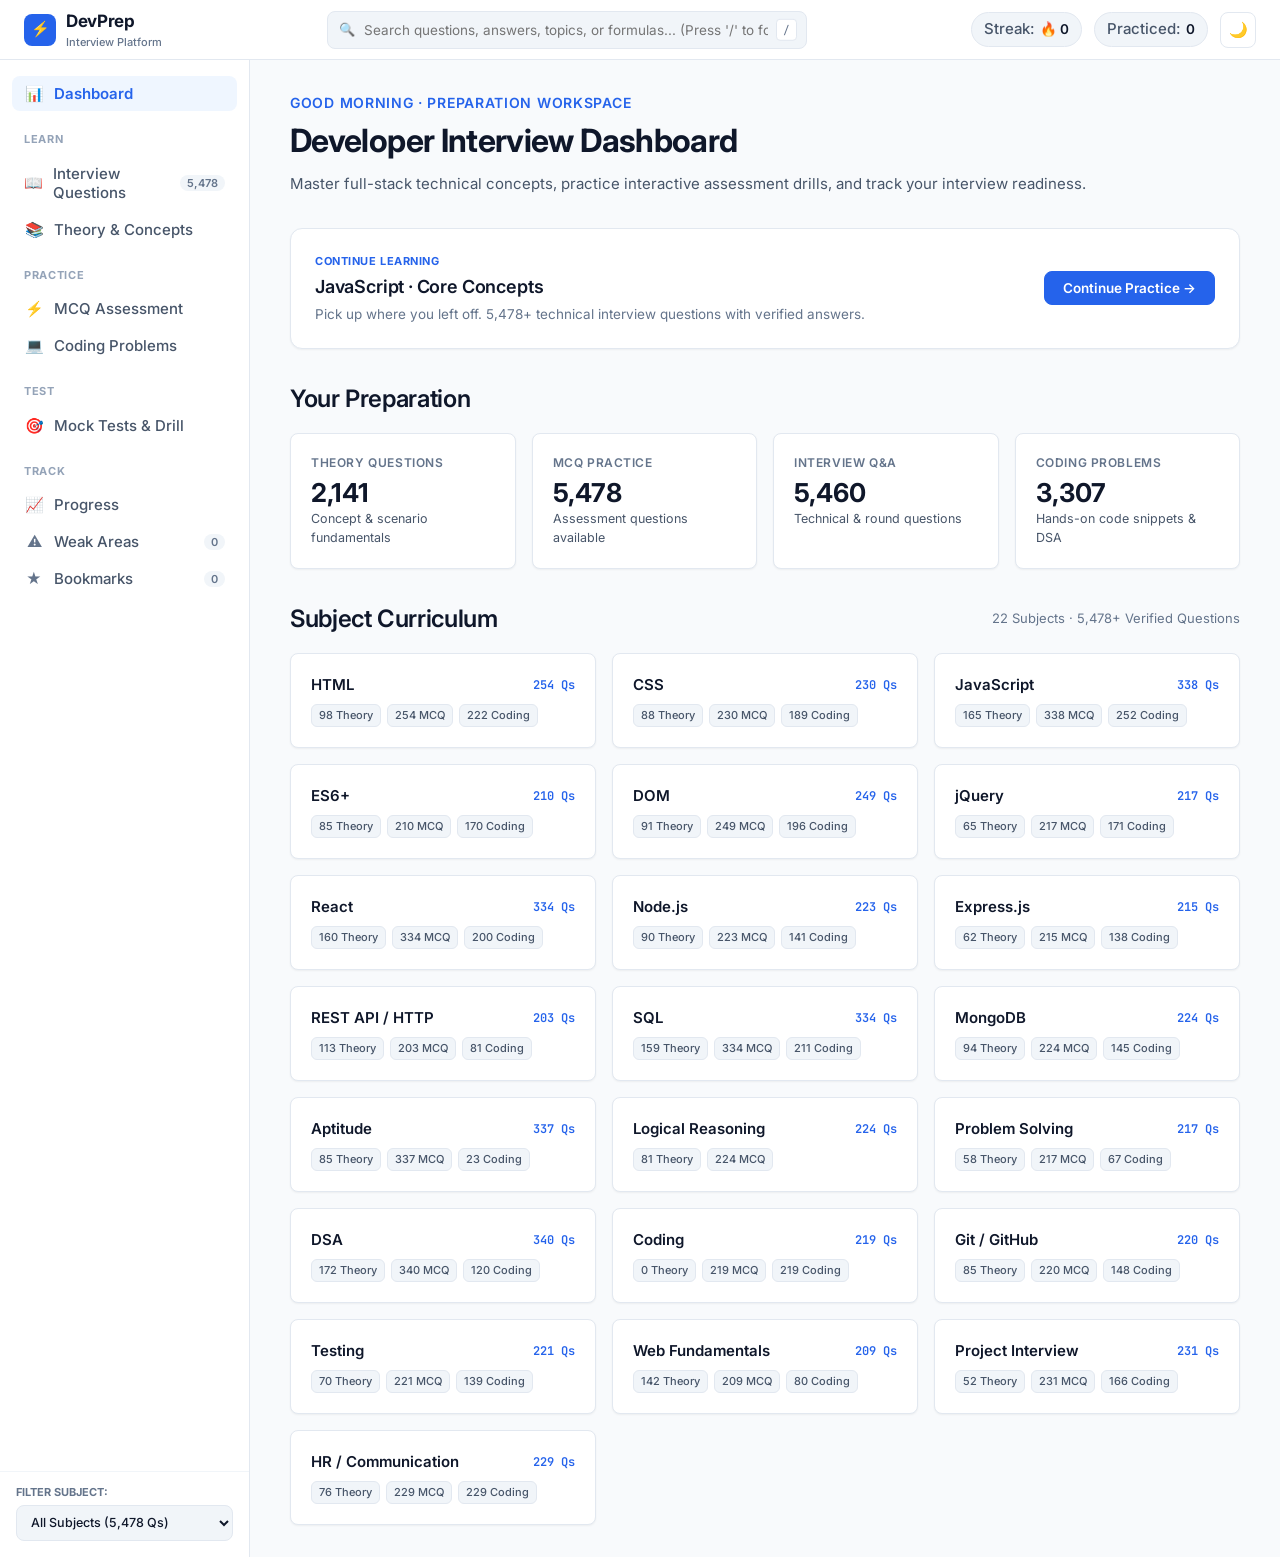
==== commit f160335c: "feat(ui): redesign DevPrep platform with crackedin-inspired UI and interactive MCQ assessment" ====
--- a/netlify-deploy/index.html
+++ b/netlify-deploy/index.html
@@ -1,453 +1,627 @@
 <!DOCTYPE html>
-<html lang="en" data-theme="dark">
+<html lang="en" data-theme="light">
 <head>
   <meta charset="UTF-8">
-  <meta name="viewport" content="width=device-width, initial-scale=1.0, maximum-scale=1.0, user-scalable=no">
-  <title>Fresher Interview Practice — Modern Q&A Drill Platform</title>
-  <meta name="description" content="High-density, modern developer interview practice and drill tool for freshers. Direct questions, clear answers, interactive filters, and weak-area practice.">
-  <meta name="theme-color" content="#0d1117">
-
-  <!-- Google Fonts: Plus Jakarta Sans for headers & Inter for reading -->
+  <meta name="viewport" content="width=device-width, initial-scale=1.0, maximum-scale=1.0">
+  <title>DevPrep — Modern Technical Interview Preparation Platform</title>
+  <meta name="description" content="Clean, minimal, professional interview preparation platform. 5,478+ verified questions, theory concepts, interactive MCQs, coding problems, and mock tests.">
+  <meta name="theme-color" content="#ffffff">
+
+  <!-- Typography: Inter for UI/Content, JetBrains Mono for Code Snippets -->
   <link rel="preconnect" href="https://fonts.googleapis.com">
   <link rel="preconnect" href="https://fonts.gstatic.com" crossorigin>
-  <link href="https://fonts.googleapis.com/css2?family=Inter:wght@400;500;600;700&family=JetBrains+Mono:wght@400;500;600&family=Plus+Jakarta+Sans:wght@600;700;800&display=swap" rel="stylesheet">
-
-  <link rel="stylesheet" href="./clean-reader.css?v=4.1">
+  <link href="https://fonts.googleapis.com/css2?family=Inter:wght@400;500;600;700&family=JetBrains+Mono:wght@400;500;600&display=swap" rel="stylesheet">
+
+  <link rel="stylesheet" href="./clean-reader.css?v=8.0">
 </head>
-<body class="font-md">
-
-  <!-- 1. Compact Header -->
-  <header class="app-header">
-    <div class="app-container">
-      <div class="header-inner">
-        <div class="header-top-row">
-          <div class="brand-wrap">
-            <span class="brand-logo-badge">DEV / FRESHER</span>
-            <div class="brand-title-wrap">
-              <h1>Fresher Interview Practice</h1>
-              <p>Practice technical, coding, aptitude and interview questions.</p>
-            </div>
-          </div>
-
-          <div class="header-actions-row">
-            <!-- Start Drill Button -->
-            <button id="btn-start-drill" class="btn-header-action btn-header-primary" title="Launch custom practice drill session">
-              ⚡ Start Drill
-            </button>
-
-            <!-- Practice Weak Areas Button -->
-            <button id="btn-quick-weak" class="btn-header-action" title="Filter to questions marked as Needs Practice">
-              ⚠ Weak Areas (<span id="weak-count-header">0</span>)
-            </button>
-
-            <!-- Toggle Hide/Show All Answers -->
-            <button id="btn-toggle-all-answers" class="btn-header-action" title="Toggle visibility of all answers to test recall">
-              🙈 Hide All Answers
-            </button>
-
-            <!-- Text Size Scaler -->
-            <div class="font-scale-group" title="Adjust typography reading size">
-              <button class="btn-font-scale" data-size="sm">A-</button>
-              <button class="btn-font-scale active" data-size="md">A</button>
-              <button class="btn-font-scale" data-size="lg">A+</button>
-              <button class="btn-font-scale" data-size="xl">XL</button>
-            </div>
-
-            <!-- Theme Toggle -->
-            <button id="btn-toggle-theme" class="btn-header-action" title="Switch between dark and light themes">
-              🌙
-            </button>
-          </div>
-        </div>
-
-        <!-- Search Input Bar -->
-        <div class="search-bar-wrap">
-          <span class="search-icon-left">🔍</span>
-          <input 
-            type="text" 
-            id="search-input" 
-            class="search-input-box" 
-            placeholder="Search questions, answers, topics, SQL, code, or aptitude formulas (e.g. 'prototype', 'event loop', 'two sum')..."
-            autocomplete="off"
-            spellcheck="false"
-          >
-          <button id="search-clear" class="search-clear-btn" title="Clear search">&times;</button>
-        </div>
-      </div>
+<body>
+
+  <!-- ========================================================================
+       1. Application Header (Logo, Search, Quick Stats, Theme Toggle)
+       ======================================================================== -->
+  <header class="app-header" id="app-header">
+    <div class="header-left">
+      <button id="btn-mobile-menu" class="btn-mobile-menu" aria-label="Toggle Navigation">☰</button>
+      <a href="#" class="app-brand" id="brand-link">
+        <span class="brand-icon">⚡</span>
+        <div>
+          <div class="brand-title">DevPrep</div>
+          <div class="brand-subtitle">Interview Platform</div>
+        </div>
+      </a>
+    </div>
+
+    <!-- Global Instant Search -->
+    <div class="header-search">
+      <span class="search-icon">🔍</span>
+      <input 
+        type="text" 
+        id="global-search-input" 
+        class="search-input" 
+        placeholder="Search questions, answers, topics, or formulas... (Press '/' to focus)" 
+        autocomplete="off" 
+        spellcheck="false"
+      >
+      <kbd class="search-kbd">/</kbd>
+      <button id="search-clear-btn" class="search-clear-btn" aria-label="Clear search">&times;</button>
+    </div>
+
+    <div class="header-right">
+      <!-- Live Streak / Practiced Counter -->
+      <div class="header-stat-pill" title="Daily assessment streak">
+        <span>Streak:</span>
+        <strong id="header-streak-count">🔥 0</strong>
+      </div>
+
+      <div class="header-stat-pill" title="Total questions marked as practiced">
+        <span>Practiced:</span>
+        <strong id="header-practiced-count">0</strong>
+      </div>
+
+      <!-- Theme Switcher (Light / Dark) -->
+      <button id="btn-theme-toggle" class="btn-icon" title="Toggle color theme" aria-label="Toggle theme">
+        🌙
+      </button>
     </div>
   </header>
 
-  <!-- 2. Horizontal Subject Navigation Strip -->
-  <nav class="subject-nav-container" aria-label="Subject navigation">
-    <div class="app-container">
-      <div id="subject-scroll-track" class="subject-scroll-track">
-        <!-- Rendered dynamically -->
-      </div>
-    </div>
-  </nav>
-
-  <!-- 3. Dynamic Topic Navigation Strip (Shows when a subject is active) -->
-  <div id="topic-subtopic-container" class="topic-subtopic-container">
-    <div class="app-container">
-      <div id="topic-scroll-track" class="topic-scroll-track">
-        <!-- Rendered dynamically -->
-      </div>
-    </div>
+  <!-- ========================================================================
+       2. Application Shell (Sidebar + Main Content Area)
+       ======================================================================== -->
+  <div class="app-shell">
+
+    <!-- Compact Navigation Sidebar -->
+    <aside class="app-sidebar" id="app-sidebar">
+      <div class="sidebar-scroll">
+
+        <!-- Section: Dashboard -->
+        <div class="sidebar-section">
+          <ul class="sidebar-nav-list">
+            <li>
+              <button class="nav-item-btn active" data-tab="dashboard">
+                <span class="nav-item-content">
+                  <span class="nav-icon">📊</span>
+                  <span>Dashboard</span>
+                </span>
+              </button>
+            </li>
+          </ul>
+        </div>
+
+        <!-- Section: LEARN -->
+        <div class="sidebar-section">
+          <div class="sidebar-section-title">Learn</div>
+          <ul class="sidebar-nav-list">
+            <li>
+              <button class="nav-item-btn" data-tab="questions">
+                <span class="nav-item-content">
+                  <span class="nav-icon">📖</span>
+                  <span>Interview Questions</span>
+                </span>
+                <span class="nav-badge" id="badge-total-questions">5,478</span>
+              </button>
+            </li>
+            <li>
+              <button class="nav-item-btn" data-tab="theory">
+                <span class="nav-item-content">
+                  <span class="nav-icon">📚</span>
+                  <span>Theory &amp; Concepts</span>
+                </span>
+              </button>
+            </li>
+          </ul>
+        </div>
+
+        <!-- Section: PRACTICE -->
+        <div class="sidebar-section">
+          <div class="sidebar-section-title">Practice</div>
+          <ul class="sidebar-nav-list">
+            <li>
+              <button class="nav-item-btn" data-tab="mcq">
+                <span class="nav-item-content">
+                  <span class="nav-icon">⚡</span>
+                  <span>MCQ Assessment</span>
+                </span>
+              </button>
+            </li>
+            <li>
+              <button class="nav-item-btn" data-tab="coding">
+                <span class="nav-item-content">
+                  <span class="nav-icon">💻</span>
+                  <span>Coding Problems</span>
+                </span>
+              </button>
+            </li>
+          </ul>
+        </div>
+
+        <!-- Section: TEST -->
+        <div class="sidebar-section">
+          <div class="sidebar-section-title">Test</div>
+          <ul class="sidebar-nav-list">
+            <li>
+              <button class="nav-item-btn" id="btn-sidebar-mock-test">
+                <span class="nav-item-content">
+                  <span class="nav-icon">🎯</span>
+                  <span>Mock Tests &amp; Drill</span>
+                </span>
+              </button>
+            </li>
+          </ul>
+        </div>
+
+        <!-- Section: TRACK -->
+        <div class="sidebar-section">
+          <div class="sidebar-section-title">Track</div>
+          <ul class="sidebar-nav-list">
+            <li>
+              <button class="nav-item-btn" data-tab="progress">
+                <span class="nav-item-content">
+                  <span class="nav-icon">📈</span>
+                  <span>Progress</span>
+                </span>
+              </button>
+            </li>
+            <li>
+              <button class="nav-item-btn" data-tab="weak">
+                <span class="nav-item-content">
+                  <span class="nav-icon">⚠</span>
+                  <span>Weak Areas</span>
+                </span>
+                <span class="nav-badge" id="badge-weak-count">0</span>
+              </button>
+            </li>
+            <li>
+              <button class="nav-item-btn" data-tab="saved">
+                <span class="nav-item-content">
+                  <span class="nav-icon">★</span>
+                  <span>Bookmarks</span>
+                </span>
+                <span class="nav-badge" id="badge-saved-count">0</span>
+              </button>
+            </li>
+          </ul>
+        </div>
+
+      </div>
+
+      <!-- Quick Subject Switcher Footer -->
+      <div class="sidebar-footer">
+        <label for="sidebar-subject-select" style="font-size:11px; font-weight:700; text-transform:uppercase; color:var(--text-muted); display:block; margin-bottom:4px;">Filter Subject:</label>
+        <select id="sidebar-subject-select" class="sidebar-subject-select" aria-label="Select Subject">
+          <option value="All">All Subjects (5,478 Qs)</option>
+        </select>
+      </div>
+    </aside>
+
+    <!-- Main Content Container -->
+    <main class="app-main" id="app-main" role="main">
+
+      <!-- ====================================================================
+           VIEW 1: Dashboard Overview
+           ==================================================================== -->
+      <section id="view-dashboard" class="view-panel active">
+        <div class="dashboard-header">
+          <div class="dashboard-greeting">Good morning · Preparation Workspace</div>
+          <h1 class="dashboard-title">Developer Interview Dashboard</h1>
+          <p class="dashboard-desc">Master full-stack technical concepts, practice interactive assessment drills, and track your interview readiness.</p>
+        </div>
+
+        <!-- Continue Learning Card -->
+        <div class="continue-card" id="continue-card">
+          <div class="continue-info">
+            <div style="font-size:11px; font-weight:700; text-transform:uppercase; letter-spacing:0.05em; color:var(--accent-primary); margin-bottom:4px;">Continue Learning</div>
+            <h3 id="continue-subject-title">JavaScript · Core Concepts</h3>
+            <p id="continue-subject-desc">Pick up where you left off. 5,478+ technical interview questions with verified answers.</p>
+          </div>
+          <button id="btn-continue-learning" class="btn-primary">
+            Continue Practice →
+          </button>
+        </div>
+
+        <!-- Preparation Counts (Calculated dynamically from 100% real existing data) -->
+        <div class="section-header-row">
+          <h2>Your Preparation</h2>
+        </div>
+
+        <div class="stats-grid">
+          <div class="stat-card">
+            <div class="stat-label">Theory Questions</div>
+            <div class="stat-value" id="dash-theory-count">0</div>
+            <div class="stat-subtext">Concept &amp; scenario fundamentals</div>
+          </div>
+
+          <div class="stat-card">
+            <div class="stat-label">MCQ Practice</div>
+            <div class="stat-value" id="dash-mcq-count">0</div>
+            <div class="stat-subtext">Assessment questions available</div>
+          </div>
+
+          <div class="stat-card">
+            <div class="stat-label">Interview Q&amp;A</div>
+            <div class="stat-value" id="dash-interview-count">0</div>
+            <div class="stat-subtext">Technical &amp; round questions</div>
+          </div>
+
+          <div class="stat-card">
+            <div class="stat-label">Coding Problems</div>
+            <div class="stat-value" id="dash-coding-count">0</div>
+            <div class="stat-subtext">Hands-on code snippets &amp; DSA</div>
+          </div>
+        </div>
+
+        <!-- Subject Curriculum Grid -->
+        <div class="section-header-row" style="margin-top:var(--space-8);">
+          <h2>Subject Curriculum</h2>
+          <span style="font-size:13px; color:var(--text-muted);">22 Subjects · 5,478+ Verified Questions</span>
+        </div>
+
+        <div class="subject-grid" id="dashboard-subject-grid">
+          <!-- Populated dynamically from real subject data -->
+        </div>
+      </section>
+
+      <!-- ====================================================================
+           VIEW 2: Interview Questions / Reading Stream
+           ==================================================================== -->
+      <section id="view-questions" class="view-panel">
+        <div class="view-header">
+          <div class="view-title-row">
+            <h1 id="questions-view-title">Interview Questions</h1>
+            <span id="questions-count-meta" style="font-size:13px; color:var(--text-muted); font-weight:500;">Showing 0 questions</span>
+          </div>
+          <p id="questions-view-desc" style="font-size:14px; color:var(--text-secondary); margin-bottom:var(--space-4);">Clean reading experience with verified answers, code snippets, and follow-up prompts.</p>
+        </div>
+
+        <!-- Filter Controls -->
+        <div class="filter-bar">
+          <select id="filter-subject" class="filter-select" aria-label="Subject filter">
+            <option value="All">All Subjects</option>
+          </select>
+
+          <select id="filter-topic" class="filter-select" aria-label="Topic filter">
+            <option value="All">All Topics</option>
+          </select>
+
+          <select id="filter-difficulty" class="filter-select" aria-label="Difficulty filter">
+            <option value="All">All Difficulties</option>
+            <option value="Easy">Easy</option>
+            <option value="Medium">Medium</option>
+            <option value="Fresher Coding">Coding</option>
+          </select>
+
+          <select id="filter-type" class="filter-select" aria-label="Question type filter">
+            <option value="All">All Types</option>
+            <option value="Concept">Concept</option>
+            <option value="Coding">Coding</option>
+            <option value="Scenario">Scenario</option>
+            <option value="Output">Output</option>
+            <option value="SQL Query">SQL Query</option>
+            <option value="Aptitude">Aptitude</option>
+            <option value="Logical Reasoning">Logical Reasoning</option>
+            <option value="HR">HR</option>
+          </select>
+
+          <select id="filter-status" class="filter-select" aria-label="Status filter">
+            <option value="All">All Statuses</option>
+            <option value="practiced">✓ Practiced</option>
+            <option value="weak">⚠ Needs Practice</option>
+            <option value="saved">★ Bookmarked</option>
+            <option value="unpracticed">⚪ Unpracticed</option>
+          </select>
+
+          <select id="filter-sort" class="filter-select" aria-label="Sort order">
+            <option value="default">Default Order</option>
+            <option value="freq">Frequently Asked First</option>
+            <option value="diff_asc">Difficulty: Easy → Hard</option>
+            <option value="diff_desc">Difficulty: Hard → Easy</option>
+            <option value="weak_first">Weak Areas First</option>
+          </select>
+        </div>
+
+        <!-- Topic Pills Horizontal Scroll -->
+        <div id="topic-chips-container" style="margin-bottom:var(--space-5); display:none;">
+          <div class="filter-pills-scroll" id="topic-chips-track"></div>
+        </div>
+
+        <!-- Question Cards Stream -->
+        <div class="questions-stream" id="questions-stream-container">
+          <!-- Rendered dynamically -->
+        </div>
+
+        <!-- Pagination Controls -->
+        <div class="pagination-container" id="pagination-controls">
+          <div class="pagination-info" id="pagination-info-text">Page 1 of 1</div>
+          <div class="pagination-buttons">
+            <button id="btn-page-prev" class="btn-page">← Previous</button>
+            <button id="btn-page-next" class="btn-page">Next →</button>
+            <select id="select-per-page" class="filter-select" style="height:32px; font-size:12px;">
+              <option value="25">25 per page</option>
+              <option value="50" selected>50 per page</option>
+              <option value="100">100 per page</option>
+              <option value="all">All</option>
+            </select>
+          </div>
+        </div>
+      </section>
+
+      <!-- ====================================================================
+           VIEW 3: MCQ Assessment Mode (Selectable Options, Instant Grading)
+           ==================================================================== -->
+      <section id="view-mcq" class="view-panel">
+        <div class="view-header">
+          <div class="view-title-row">
+            <h1>Interactive MCQ Assessment</h1>
+            <div style="display:flex; align-items:center; gap:8px;">
+              <div class="header-stat-pill">
+                <span>Score:</span> <strong id="mcq-score-display">0 / 0</strong>
+              </div>
+              <div class="header-stat-pill">
+                <span>Accuracy:</span> <strong id="mcq-accuracy-display">0%</strong>
+              </div>
+              <button id="btn-reset-mcq-score" class="btn-secondary" style="padding:4px 10px; font-size:12px;">↺ Reset</button>
+            </div>
+          </div>
+          <p style="font-size:14px; color:var(--text-secondary); margin-bottom:var(--space-4);">Select the best answer option for each question. Instant feedback with verified answer keys and in-depth explanations.</p>
+        </div>
+
+        <div class="filter-bar">
+          <select id="mcq-filter-subject" class="filter-select" aria-label="MCQ subject">
+            <option value="All">All Subjects</option>
+          </select>
+          <select id="mcq-filter-difficulty" class="filter-select" aria-label="MCQ difficulty">
+            <option value="All">All Difficulties</option>
+            <option value="Easy">Easy</option>
+            <option value="Medium">Medium</option>
+            <option value="Fresher Coding">Coding</option>
+          </select>
+          <select id="mcq-filter-status" class="filter-select" aria-label="MCQ status">
+            <option value="All">All Questions</option>
+            <option value="unanswered">⚪ Unanswered Only</option>
+            <option value="correct">✓ Correct</option>
+            <option value="incorrect">✕ Incorrect</option>
+          </select>
+        </div>
+
+        <div class="questions-stream" id="mcq-stream-container">
+          <!-- Populated dynamically with interactive MCQ cards -->
+        </div>
+
+        <div class="pagination-container" id="mcq-pagination-controls">
+          <div class="pagination-info" id="mcq-pagination-info">Page 1 of 1</div>
+          <div class="pagination-buttons">
+            <button id="btn-mcq-prev" class="btn-page">← Previous</button>
+            <button id="btn-mcq-next" class="btn-page">Next →</button>
+          </div>
+        </div>
+      </section>
+
+      <!-- ====================================================================
+           VIEW 4: Theory & Concepts
+           ==================================================================== -->
+      <section id="view-theory" class="view-panel">
+        <div class="view-header">
+          <div class="view-title-row">
+            <h1>Theory &amp; Concepts</h1>
+            <span id="theory-count-meta" style="font-size:13px; color:var(--text-muted); font-weight:500;"></span>
+          </div>
+          <p style="font-size:14px; color:var(--text-secondary); margin-bottom:var(--space-4);">Focused concept notes, architectural patterns, and foundational theory for technical rounds.</p>
+        </div>
+
+        <div class="filter-bar">
+          <select id="theory-filter-subject" class="filter-select">
+            <option value="All">All Subjects</option>
+          </select>
+          <select id="theory-filter-topic" class="filter-select">
+            <option value="All">All Topics</option>
+          </select>
+        </div>
+
+        <div class="questions-stream" id="theory-stream-container">
+          <!-- Rendered dynamically -->
+        </div>
+      </section>
+
+      <!-- ====================================================================
+           VIEW 5: Coding Problems
+           ==================================================================== -->
+      <section id="view-coding" class="view-panel">
+        <div class="view-header">
+          <div class="view-title-row">
+            <h1>Coding &amp; Problem Solving</h1>
+            <span id="coding-count-meta" style="font-size:13px; color:var(--text-muted); font-weight:500;"></span>
+          </div>
+          <p style="font-size:14px; color:var(--text-secondary); margin-bottom:var(--space-4);">Hands-on coding questions, algorithm implementations, and output prediction problems.</p>
+        </div>
+
+        <div class="filter-bar">
+          <select id="coding-filter-subject" class="filter-select">
+            <option value="All">All Subjects</option>
+          </select>
+          <select id="coding-filter-difficulty" class="filter-select">
+            <option value="All">All Difficulties</option>
+            <option value="Easy">Easy</option>
+            <option value="Medium">Medium</option>
+            <option value="Fresher Coding">Coding</option>
+          </select>
+        </div>
+
+        <div class="questions-stream" id="coding-stream-container">
+          <!-- Rendered dynamically -->
+        </div>
+      </section>
+
+      <!-- ====================================================================
+           VIEW 6: Progress & Weak Areas Tracker
+           ==================================================================== -->
+      <section id="view-progress" class="view-panel">
+        <div class="view-header">
+          <div class="view-title-row">
+            <h1>Preparation Progress</h1>
+            <button id="btn-practice-weak-now" class="btn-primary" style="font-size:12.5px;">
+              ⚠ Practice Weak Areas Now
+            </button>
+          </div>
+          <p style="font-size:14px; color:var(--text-secondary); margin-bottom:var(--space-4);">Track your mastery across subjects, assessment accuracy, and areas needing follow-up practice.</p>
+        </div>
+
+        <div class="stats-grid" style="margin-bottom:var(--space-6);">
+          <div class="stat-card">
+            <div class="stat-label">Total Practiced</div>
+            <div class="stat-value" id="prog-total-practiced">0</div>
+            <div class="stat-subtext" id="prog-practiced-pct">0% of curriculum</div>
+          </div>
+          <div class="stat-card">
+            <div class="stat-label">Assessment Accuracy</div>
+            <div class="stat-value" id="prog-accuracy">0%</div>
+            <div class="stat-subtext" id="prog-answered-stats">0 questions evaluated</div>
+          </div>
+          <div class="stat-card">
+            <div class="stat-label">Weak Areas Flagged</div>
+            <div class="stat-value" id="prog-weak-count" style="color:var(--color-warning);">0</div>
+            <div class="stat-subtext">Needs more practice</div>
+          </div>
+          <div class="stat-card">
+            <div class="stat-label">Saved Bookmarks</div>
+            <div class="stat-value" id="prog-saved-count" style="color:var(--color-purple);">0</div>
+            <div class="stat-subtext">Marked for review</div>
+          </div>
+        </div>
+
+        <!-- Subject Breakdown Bars -->
+        <h2 style="margin-bottom:var(--space-4);">Progress by Subject</h2>
+        <div id="progress-subjects-list" style="display:flex; flex-direction:column; gap:12px; margin-bottom:var(--space-8);">
+          <!-- Populated dynamically -->
+        </div>
+      </section>
+
+    </main>
   </div>
 
-  <div class="app-container">
-    <!-- 4. Breadcrumb Bar -->
-    <div id="breadcrumb-bar" class="breadcrumb-bar">
-      <!-- Breadcrumb items populated dynamically -->
-    </div>
-
-    <!-- 5. Filter Toolbar -->
-    <div class="filter-toolbar">
-      <!-- Desktop Filter Dropdowns -->
-      <div class="filter-selects-group">
-        <!-- Topic Select -->
-        <select id="select-topic" class="filter-select" aria-label="Filter by Topic">
-          <option value="All">All Topics</option>
-        </select>
-
-        <!-- Subtopic Select -->
-        <select id="select-subtopic" class="filter-select" aria-label="Filter by Subtopic">
-          <option value="All">All Subtopics</option>
-        </select>
-
-        <!-- Difficulty -->
-        <select id="select-difficulty" class="filter-select" aria-label="Filter by Difficulty">
-          <option value="All">All Difficulties</option>
-          <option value="Easy">Easy</option>
-          <option value="Medium">Medium</option>
-          <option value="Fresher Coding">Fresher Coding</option>
-        </select>
-
-        <!-- Question Type -->
-        <select id="select-type" class="filter-select" aria-label="Filter by Question Type">
-          <option value="All">All Question Types</option>
-          <option value="Concept">Concept</option>
-          <option value="Coding">Coding</option>
-          <option value="Scenario">Scenario</option>
-          <option value="Output">Output Prediction</option>
-          <option value="SQL Query">SQL Query</option>
-          <option value="Aptitude">Aptitude</option>
-          <option value="Logical Reasoning">Logical Reasoning</option>
-          <option value="Debugging">Debugging</option>
-          <option value="Project">Project Discussion</option>
-          <option value="HR">HR & Behavioral</option>
-        </select>
-
-        <!-- Interview Round -->
-        <select id="select-round" class="filter-select" aria-label="Filter by Interview Round">
-          <option value="All">All Rounds</option>
-          <option value="Technical Round">Technical Round</option>
-          <option value="Online Test">Online Test</option>
-          <option value="Coding Round">Coding Round</option>
-          <option value="Project Discussion">Project Discussion</option>
-          <option value="HR Round">HR Round</option>
-        </select>
-
-        <!-- Frequency -->
-        <select id="select-frequency" class="filter-select" aria-label="Filter by Frequency">
-          <option value="All">All Frequencies</option>
-          <option value="High">High Frequency</option>
-          <option value="Medium">Medium Frequency</option>
-          <option value="Low">Low Frequency</option>
-        </select>
-
-        <!-- Practice Status -->
-        <select id="select-status" class="filter-select" aria-label="Filter by Status">
-          <option value="All">All Statuses</option>
-          <option value="not_practiced">Not Practiced</option>
-          <option value="practiced">✓ Practiced</option>
-          <option value="need_practice">⚠ Needs Practice</option>
-          <option value="saved">★ Saved</option>
-        </select>
-
-        <!-- Sort Option -->
-        <select id="select-sort" class="filter-select" aria-label="Sort Questions">
-          <option value="default">Default Order</option>
-          <option value="freq">Frequently Asked First</option>
-          <option value="diff_asc">Difficulty: Easy → Hard</option>
-          <option value="diff_desc">Difficulty: Hard → Easy</option>
-          <option value="need_first">Needs Practice First</option>
-          <option value="saved_first">Saved First</option>
-        </select>
-      </div>
-
-      <!-- Mobile Filters Trigger Button -->
-      <button id="btn-open-drawer" class="btn-mobile-filters-trigger">
-        ⚙ Filters <span id="mobile-filter-badge"></span>
-      </button>
-
-      <!-- Right Metadata Count -->
-      <div class="toolbar-right-meta">
-        <span id="results-count-badge" class="results-count-badge">Loading questions...</span>
-      </div>
-    </div>
-
-    <!-- 6. Active Filter Chips -->
-    <div id="active-chips-bar" class="active-chips-bar" style="display:none;">
-      <!-- Filter chips rendered dynamically -->
-    </div>
-
-    <!-- 7. Main Questions List (Compact Developer View) -->
-    <main id="questions-list-container" class="questions-list" role="feed">
-      <!-- Question rows rendered dynamically -->
-    </main>
-
-    <!-- 8. Pagination Bar -->
-    <div id="pagination-bar" class="pagination-bar">
-      <div class="pagination-controls">
-        <button id="btn-prev-page" class="btn-page-nav">← Previous</button>
-        <span id="page-indicator" class="page-indicator">Page 1 of 1</span>
-        <button id="btn-next-page" class="btn-page-nav">Next →</button>
-      </div>
-
-      <div class="page-size-selector">
-        <label for="select-page-size" style="font-size:12px; color:var(--text-muted); margin-right:4px;">Per Page:</label>
-        <select id="select-page-size" class="filter-select">
-          <option value="25">25</option>
-          <option value="50" selected>50</option>
-          <option value="100">100</option>
-          <option value="all">All (249)</option>
-        </select>
-      </div>
-    </div>
-  </div>
-
-  <!-- 9. Drill Mode Overlay Modal -->
-  <div id="drill-modal" class="drill-modal-overlay" role="dialog" aria-modal="true" aria-labelledby="drill-title">
-    <div class="drill-card-modal">
-      <div class="drill-modal-header">
-        <span id="drill-progress-text" class="drill-progress-text">Drill Setup</span>
-        <button id="btn-close-drill" class="drill-close-btn" aria-label="Close Drill">&times;</button>
-      </div>
-      <div class="drill-progress-bar-track">
-        <div id="drill-progress-bar-fill" class="drill-progress-bar-fill"></div>
-      </div>
-
-      <!-- Step A: Setup Panel -->
-      <div id="drill-setup-panel" class="drill-modal-body">
-        <h2 id="drill-title" style="font-size:18px; margin-bottom:6px; font-family:var(--font-display);">Practice Drill Session</h2>
-        <p style="font-size:13px; color:var(--text-muted); margin-bottom:16px;">Test your interview recall on real fresher questions. Answers are hidden until you click Reveal.</p>
-
-        <div class="drawer-fields">
-          <div class="drawer-field-group">
-            <label class="drawer-label" for="drill-subject-select">Target Subject:</label>
-            <select id="drill-subject-select" class="filter-select">
-              <option value="All">All Subjects (249 Qs)</option>
+  <!-- ========================================================================
+       3. Mock Test & Assessment Drill Dialog
+       ======================================================================== -->
+  <div id="drill-modal" class="modal-overlay" role="dialog" aria-modal="true" aria-labelledby="drill-modal-title">
+    <div class="modal-card">
+      <div class="modal-header">
+        <span class="modal-title" id="drill-modal-title">Assessment Drill Session</span>
+        <button id="btn-close-drill-modal" class="modal-close-btn" aria-label="Close dialog">&times;</button>
+      </div>
+      <div class="progress-track">
+        <div id="drill-progress-bar" class="progress-fill"></div>
+      </div>
+
+      <!-- Setup Panel -->
+      <div id="drill-panel-setup" class="modal-body">
+        <h3 style="margin-bottom:6px;">Custom Assessment Drill</h3>
+        <p style="font-size:13.5px; color:var(--text-muted); margin-bottom:16px;">Configure an assessment drill session tailored to your current study targets.</p>
+
+        <div style="display:flex; flex-direction:column; gap:12px;">
+          <div>
+            <label style="font-size:12px; font-weight:600; color:var(--text-secondary); display:block; margin-bottom:4px;">Target Subject:</label>
+            <select id="drill-select-subject" class="filter-select" style="width:100%; height:38px;">
+              <option value="All">All Subjects (5,478 Qs)</option>
             </select>
           </div>
 
-          <div class="drawer-field-group">
-            <label class="drawer-label" for="drill-topic-select">Topic:</label>
-            <select id="drill-topic-select" class="filter-select">
-              <option value="All">All Topics</option>
-            </select>
-          </div>
-
-          <div class="drawer-field-group">
-            <label class="drawer-label" for="drill-difficulty-select">Difficulty:</label>
-            <select id="drill-difficulty-select" class="filter-select">
+          <div>
+            <label style="font-size:12px; font-weight:600; color:var(--text-secondary); display:block; margin-bottom:4px;">Difficulty:</label>
+            <select id="drill-select-difficulty" class="filter-select" style="width:100%; height:38px;">
               <option value="All">All Difficulties</option>
               <option value="Easy">Easy</option>
               <option value="Medium">Medium</option>
-              <option value="Fresher Coding">Fresher Coding</option>
+              <option value="Fresher Coding">Coding</option>
             </select>
           </div>
 
-          <div class="drawer-field-group">
-            <label class="drawer-label" for="drill-type-select">Question Type:</label>
-            <select id="drill-type-select" class="filter-select">
-              <option value="All">All Types</option>
-              <option value="Concept">Concept</option>
-              <option value="Coding">Coding</option>
-              <option value="Scenario">Scenario</option>
-              <option value="Output">Output</option>
-              <option value="SQL Query">SQL Query</option>
-              <option value="Aptitude">Aptitude</option>
-              <option value="Logical Reasoning">Logical Reasoning</option>
-              <option value="Debugging">Debugging</option>
-              <option value="Project">Project Discussion</option>
-              <option value="HR">HR &amp; Behavioral</option>
-            </select>
-          </div>
-
-          <div class="drawer-field-group">
-            <label class="drawer-label" for="drill-count-select">Number of Questions:</label>
-            <select id="drill-count-select" class="filter-select">
-              <option value="10">10 Questions (Quick 5-min drill)</option>
+          <div>
+            <label style="font-size:12px; font-weight:600; color:var(--text-secondary); display:block; margin-bottom:4px;">Session Length:</label>
+            <select id="drill-select-count" class="filter-select" style="width:100%; height:38px;">
+              <option value="10">10 Questions (Quick 5-min review)</option>
               <option value="20" selected>20 Questions (Standard session)</option>
               <option value="30">30 Questions (Deep practice)</option>
-              <option value="all">All Matching Questions</option>
+              <option value="50">50 Questions (Full mock test)</option>
             </select>
           </div>
         </div>
 
-        <div style="margin-top:20px; display:flex; gap:10px; flex-wrap:wrap;">
-          <button id="btn-begin-drill" class="btn-drawer-apply" style="flex:2;">
-            ▶ Begin Drill
+        <div style="margin-top:20px; display:flex; gap:10px;">
+          <button id="btn-start-drill-session" class="btn-primary" style="flex:2; justify-content:center;">
+            ▶ Start Assessment Drill
           </button>
-          <button id="btn-drill-weak-only" class="btn-drawer-clear" style="flex:1;">
+          <button id="btn-drill-weak-session" class="btn-secondary" style="flex:1; justify-content:center;">
             ⚠ Drill Weak Areas Only
           </button>
         </div>
       </div>
 
-      <!-- Step B: Active Runner Panel -->
-      <div id="drill-runner-panel" class="drill-modal-body" style="display:none;">
-        <div id="drill-q-meta" class="q-meta-tags" style="margin:0 0 10px 0;"></div>
-        <h3 id="drill-q-title" class="drill-q-title">Question goes here...</h3>
-
-        <div class="drill-prompt-box">
-          💡 <strong>Self-Test Prompt:</strong> Formulate how you would answer this concisely to the interviewer before revealing the answer.
-        </div>
-
-        <div style="margin-bottom:14px;">
-          <button id="btn-drill-reveal-answer" class="btn-header-action btn-header-primary">
-            👁 Reveal Answer
+      <!-- Active Runner Panel -->
+      <div id="drill-panel-runner" class="modal-body" style="display:none;">
+        <div style="display:flex; justify-content:space-between; align-items:center; margin-bottom:10px;">
+          <div id="drill-q-meta" class="card-meta-row" style="margin:0;"></div>
+          <span id="drill-counter-text" style="font-size:12px; font-family:var(--font-mono); color:var(--text-muted);">Q 1 / 20</span>
+        </div>
+
+        <h3 id="drill-q-title" style="margin-bottom:16px; font-size:18px; line-height:1.45;">Question</h3>
+
+        <!-- Interactive Drill Options -->
+        <div id="drill-options-container" class="mcq-options-list"></div>
+
+        <div style="margin-bottom:12px;">
+          <button id="btn-drill-reveal-answer" class="btn-secondary" style="font-size:12px;">
+            🔑 Reveal Answer Key
           </button>
         </div>
 
-        <!-- Hidden Answer Container -->
-        <div id="drill-answer-box" class="drill-answer-box">
-          <div class="answer-section-label">Answer</div>
-          <div id="drill-answer-text" class="answer-text-content"></div>
-
-          <div id="drill-explanation-wrap" style="display:none;">
-            <div class="answer-section-label">Key Explanation</div>
-            <div id="drill-explanation-text" class="answer-explanation"></div>
-          </div>
-
-          <div id="drill-code-wrap" style="display:none;">
+        <!-- Answer Drawer -->
+        <div id="drill-answer-drawer" class="answer-drawer">
+          <div id="drill-answer-key-pill" class="answer-key-pill">🔑 Answer Key: Option A</div>
+          <div class="answer-section-label">Verified Solution</div>
+          <div id="drill-answer-text" class="answer-content"></div>
+
+          <div id="drill-expl-wrap" style="margin-top:12px; display:none;">
+            <div class="answer-section-label">Explanation</div>
+            <div id="drill-expl-text" class="explanation-content"></div>
+          </div>
+
+          <div id="drill-code-wrap" style="margin-top:12px; display:none;">
             <div class="answer-section-label">Code Example</div>
-            <div class="code-snippet-box">
+            <div class="code-box">
               <pre><code id="drill-code-text"></code></pre>
             </div>
           </div>
-
-          <div id="drill-followup-wrap" class="q-followup-box" style="display:none;">
-            <strong>Follow-Up:</strong> <span id="drill-followup-text"></span>
-          </div>
-        </div>
-      </div>
-
-      <!-- Step C: Summary Panel -->
-      <div id="drill-summary-panel" class="drill-modal-body" style="display:none;">
-        <h2 style="font-size:18px; margin-bottom:6px; color:var(--accent-green); font-family:var(--font-display);">✓ Drill Complete</h2>
-        <p id="drill-summary-stats" style="font-size:14px; color:var(--text-secondary); margin-bottom:16px;"></p>
-
-        <div id="drill-weak-topics-wrap" style="margin-bottom:20px; display:none;">
-          <div class="answer-section-label" style="color:var(--accent-rose);">Topics Needing Further Practice:</div>
-          <ul id="drill-weak-topics-list" style="margin-left:20px; font-size:13px; color:var(--text-primary); margin-top:6px;"></ul>
-        </div>
-
-        <div style="display:flex; gap:10px; flex-wrap:wrap;">
-          <button id="btn-drill-again" class="btn-drawer-apply">
-            Start Another Drill
-          </button>
-          <button id="btn-drill-practice-weak-now" class="btn-drawer-clear">
-            Practice These Weak Areas
-          </button>
-        </div>
-      </div>
-
-      <!-- Runner Footer Controls -->
-      <div id="drill-runner-footer" class="drill-modal-footer" style="display:none;">
-        <div style="display:flex; gap:8px;">
-          <button id="btn-drill-mark-gotit" class="btn-q-action active-practiced" title="Mark this question as practiced">
-            ✓ Got It (Practiced)
-          </button>
-          <button id="btn-drill-mark-need" class="btn-q-action active-need" title="Mark this question for future practice">
-            ⚠ Needs Practice
-          </button>
-        </div>
-
+        </div>
+      </div>
+
+      <!-- Summary Panel -->
+      <div id="drill-panel-summary" class="modal-body" style="display:none;">
+        <h2 style="color:var(--color-success); margin-bottom:6px;">✓ Drill Complete</h2>
+        <p id="drill-summary-text" style="font-size:14px; color:var(--text-secondary); margin-bottom:16px;"></p>
+        <div style="display:flex; gap:10px;">
+          <button id="btn-drill-again" class="btn-primary">Start Another Drill</button>
+          <button id="btn-close-drill-summary" class="btn-secondary">Back to Dashboard</button>
+        </div>
+      </div>
+
+      <!-- Runner Footer Navigation -->
+      <div id="drill-runner-footer" class="modal-footer" style="display:none;">
         <div style="display:flex; gap:6px;">
-          <button id="btn-drill-prev" class="btn-page-nav">← Previous</button>
-          <button id="btn-drill-next" class="btn-page-nav">Next →</button>
+          <button id="btn-drill-gotit" class="btn-card-action active-practiced">✓ Practiced</button>
+          <button id="btn-drill-need" class="btn-card-action active-weak">⚠ Needs Practice</button>
+        </div>
+        <div style="display:flex; gap:6px;">
+          <button id="btn-drill-prev-q" class="btn-page">← Prev</button>
+          <button id="btn-drill-next-q" class="btn-page">Next →</button>
         </div>
       </div>
     </div>
   </div>
 
-  <!-- 10. Mobile Filter Drawer -->
-  <div id="mobile-drawer" class="mobile-filter-drawer" role="dialog" aria-modal="true" aria-label="Filter Options">
-    <div class="drawer-header">
-      <span class="drawer-title">Filter Questions</span>
-      <button id="btn-close-drawer" class="drawer-close-btn">&times;</button>
-    </div>
-
-    <div class="drawer-fields">
-      <div class="drawer-field-group">
-        <label class="drawer-label" for="drawer-topic">Topic:</label>
-        <select id="drawer-topic" class="filter-select"></select>
-      </div>
-
-      <div class="drawer-field-group">
-        <label class="drawer-label" for="drawer-difficulty">Difficulty:</label>
-        <select id="drawer-difficulty" class="filter-select">
-          <option value="All">All Difficulties</option>
-          <option value="Easy">Easy</option>
-          <option value="Medium">Medium</option>
-          <option value="Fresher Coding">Fresher Coding</option>
-        </select>
-      </div>
-
-      <div class="drawer-field-group">
-        <label class="drawer-label" for="drawer-type">Question Type:</label>
-        <select id="drawer-type" class="filter-select">
-          <option value="All">All Types</option>
-          <option value="Concept">Concept</option>
-          <option value="Coding">Coding</option>
-          <option value="Scenario">Scenario</option>
-          <option value="Output">Output</option>
-          <option value="SQL Query">SQL Query</option>
-          <option value="Aptitude">Aptitude</option>
-          <option value="Logical Reasoning">Logical Reasoning</option>
-          <option value="Debugging">Debugging</option>
-          <option value="Project">Project Discussion</option>
-          <option value="HR">HR & Behavioral</option>
-        </select>
-      </div>
-
-      <div class="drawer-field-group">
-        <label class="drawer-label" for="drawer-round">Interview Round:</label>
-        <select id="drawer-round" class="filter-select">
-          <option value="All">All Rounds</option>
-          <option value="Technical Round">Technical Round</option>
-          <option value="Online Test">Online Test</option>
-          <option value="Coding Round">Coding Round</option>
-          <option value="Project Discussion">Project Discussion</option>
-          <option value="HR Round">HR Round</option>
-        </select>
-      </div>
-
-      <div class="drawer-field-group">
-        <label class="drawer-label" for="drawer-status">Practice Status:</label>
-        <select id="drawer-status" class="filter-select">
-          <option value="All">All Statuses</option>
-          <option value="not_practiced">Not Practiced</option>
-          <option value="practiced">✓ Practiced</option>
-          <option value="need_practice">⚠ Needs Practice</option>
-          <option value="saved">★ Saved</option>
-        </select>
-      </div>
-    </div>
-
-    <div class="drawer-actions">
-      <button id="btn-drawer-apply" class="btn-drawer-apply">Apply Filters</button>
-      <button id="btn-drawer-clear" class="btn-drawer-clear">Clear All</button>
-    </div>
-  </div>
-
-  <!-- Toast Notification Element -->
-  <div id="toast-msg" class="toast-msg"></div>
-
-  <!-- Data and Application Logic Scripts -->
-  <script src="./fresher-data.js?v=4.1"></script>
-  <script src="./clean-reader.js?v=4.1"></script>
+  <!-- Toast Notification -->
+  <div id="toast-notice" class="toast-notice"></div>
+
+  <!-- Scripts: 100% Real Questions Data & Clean Application Logic -->
+  <script src="./fresher-data.js?v=8.0"></script>
+  <script src="./clean-reader.js?v=8.0"></script>
 </body>
 </html>
--- a/netlify-deploy/clean-reader.css
+++ b/netlify-deploy/clean-reader.css
@@ -1,267 +1,324 @@
+/**
+ * DevPrep / Interview Practice — Clean Modern Design System
+ * Inspired by crackedin.io: Clean, Minimal, Professional, Developer-Focused, Spacious.
+ * Strictly Typography: Inter (UI/text) + JetBrains Mono (Code only)
+ */
+
 /* ==========================================================================
-   Fresher Interview Practice — Compact Modern Developer Interface
-   Ultra-clean, high-density, serious interview practice tool.
-   Strictly fresher-focused. Designed for fast navigation and distraction-free drilling.
+   1. Design Tokens & CSS Variables
    ========================================================================== */
-
 :root {
-  /* Dark Palette (Default) */
-  --bg-app: #090d13;
-  --bg-header: #0d1117;
-  --bg-card: #161b22;
-  --bg-card-hover: #1c2128;
-  --bg-surface: #21262d;
-  --border-subtle: #30363d;
-  --border-hover: #58a6ff;
-  
-  --text-primary: #f0f6fc;
-  --text-secondary: #c9d1d9;
-  --text-muted: #8b949e;
-  
-  --accent-blue: #38bdf8;
-  --accent-blue-bg: rgba(56, 189, 248, 0.12);
-  --accent-green: #3fb950;
-  --accent-green-bg: rgba(63, 185, 80, 0.12);
-  --accent-amber: #d29922;
-  --accent-amber-bg: rgba(210, 153, 34, 0.12);
-  --accent-rose: #f85149;
-  --accent-rose-bg: rgba(248, 81, 73, 0.12);
-  --accent-purple: #bc8cff;
-  --accent-purple-bg: rgba(188, 140, 255, 0.12);
-
-  --code-bg: #0d1117;
-  --code-border: #30363d;
-  --code-text: #79c0ff;
-
-  --font-display: 'Plus Jakarta Sans', system-ui, -apple-system, sans-serif;
-  --font-body: 'Inter', system-ui, -apple-system, sans-serif;
+  /* Typography */
+  --font-sans: 'Inter', -apple-system, BlinkMacSystemFont, 'Segoe UI', Roboto, sans-serif;
   --font-mono: 'JetBrains Mono', 'Fira Code', monospace;
 
-  /* Compact developer font scaling */
+  /* Typography Scale */
+  --font-size-page-title: 32px;
+  --font-size-section-title: 24px;
+  --font-size-question-title: 20px;
   --font-size-body: 15px;
-  --font-size-title: 17.5px;
-}
-
-[data-theme="light"] {
-  --bg-app: #f6f8fa;
-  --bg-header: #ffffff;
+  --font-size-secondary: 13.5px;
+  --font-size-metadata: 12px;
+
+  /* Spacing Scale */
+  --space-1: 4px;
+  --space-2: 8px;
+  --space-3: 12px;
+  --space-4: 16px;
+  --space-5: 20px;
+  --space-6: 24px;
+  --space-8: 32px;
+  --space-10: 40px;
+
+  /* Light Theme (Default - Clean, Crisp, Professional) */
+  --bg-app: #f8fafc;
+  --bg-surface: #ffffff;
+  --bg-sidebar: #ffffff;
   --bg-card: #ffffff;
-  --bg-card-hover: #f3f4f6;
-  --bg-surface: #eaeef2;
-  --border-subtle: #d0d7de;
-  --border-hover: #0969da;
-  
-  --text-primary: #1f2328;
-  --text-secondary: #424a53;
-  --text-muted: #656d76;
-  
-  --accent-blue: #0969da;
-  --accent-blue-bg: #ddf4ff;
-  --accent-green: #1a7f37;
-  --accent-green-bg: #dafbe1;
-  --accent-amber: #9a6700;
-  --accent-amber-bg: #fff8c5;
-  --accent-rose: #cf222e;
-  --accent-rose-bg: #ffebe9;
-  --accent-purple: #8250df;
-  --accent-purple-bg: #fbefff;
-
-  --code-bg: #f6f8fa;
-  --code-border: #d0d7de;
-  --code-text: #0550ae;
-}
-
-/* User Font Scaling Classes */
-body.font-sm { --font-size-body: 13.5px; --font-size-title: 16px; }
-body.font-md { --font-size-body: 15px; --font-size-title: 17.5px; }
-body.font-lg { --font-size-body: 16.5px; --font-size-title: 19.5px; }
-body.font-xl { --font-size-body: 18px; --font-size-title: 21.5px; }
-
-* {
+  --bg-card-hover: #f1f5f9;
+  --bg-subtle: #f1f5f9;
+  --bg-elevated: #ffffff;
+
+  /* Borders */
+  --border-subtle: #f1f5f9;
+  --border-card: #e2e8f0;
+  --border-hover: #cbd5e1;
+  --border-strong: #94a3b8;
+
+  /* Text Colors */
+  --text-primary: #0f172a;
+  --text-secondary: #475569;
+  --text-muted: #64748b;
+  --text-faint: #94a3b8;
+
+  /* Brand Accent: Clean Indigo / Royal Blue */
+  --accent-primary: #2563eb;
+  --accent-primary-hover: #1d4ed8;
+  --accent-primary-subtle: #eff6ff;
+  --accent-primary-border: #bfdbfe;
+
+  /* Semantic Feedback Colors */
+  --color-success: #16a34a;
+  --color-success-subtle: #f0fdf4;
+  --color-success-border: #bbf7d0;
+
+  --color-error: #dc2626;
+  --color-error-subtle: #fef2f2;
+  --color-error-border: #fecaca;
+
+  --color-warning: #d97706;
+  --color-warning-subtle: #fffbeb;
+  --color-warning-border: #fde68a;
+
+  --color-purple: #7c3aed;
+  --color-purple-subtle: #f5f3ff;
+  --color-purple-border: #ddd6fe;
+
+  /* Code Block (Always crisp dark background for contrast) */
+  --code-bg: #0f172a;
+  --code-border: #1e293b;
+  --code-text: #f8fafc;
+  --code-header-bg: #1e293b;
+
+  /* Layout */
+  --sidebar-width: 250px;
+  --header-height: 60px;
+  --radius-sm: 6px;
+  --radius-md: 8px;
+  --radius-lg: 12px;
+  --radius-full: 9999px;
+
+  /* Shadows (Subtle, professional) */
+  --shadow-sm: 0 1px 2px 0 rgba(0, 0, 0, 0.05);
+  --shadow-card: 0 1px 3px 0 rgba(0, 0, 0, 0.05), 0 1px 2px -1px rgba(0, 0, 0, 0.05);
+  --shadow-card-hover: 0 4px 6px -1px rgba(0, 0, 0, 0.07), 0 2px 4px -2px rgba(0, 0, 0, 0.05);
+  --shadow-modal: 0 20px 25px -5px rgba(0, 0, 0, 0.1), 0 8px 10px -6px rgba(0, 0, 0, 0.1);
+}
+
+/* Dark Theme Overrides */
+[data-theme="dark"] {
+  --bg-app: #0b0f19;
+  --bg-surface: #111827;
+  --bg-sidebar: #0f172a;
+  --bg-card: #111827;
+  --bg-card-hover: #1e293b;
+  --bg-subtle: #1e293b;
+  --bg-elevated: #1f2937;
+
+  --border-subtle: #1e293b;
+  --border-card: #1f2937;
+  --border-hover: #374151;
+  --border-strong: #4b5563;
+
+  --text-primary: #f9fafb;
+  --text-secondary: #cbd5e1;
+  --text-muted: #94a3b8;
+  --text-faint: #64748b;
+
+  --accent-primary: #3b82f6;
+  --accent-primary-hover: #60a5fa;
+  --accent-primary-subtle: rgba(59, 130, 246, 0.12);
+  --accent-primary-border: rgba(59, 130, 246, 0.3);
+
+  --color-success: #22c55e;
+  --color-success-subtle: rgba(34, 197, 94, 0.12);
+  --color-success-border: rgba(34, 197, 94, 0.3);
+
+  --color-error: #ef4444;
+  --color-error-subtle: rgba(239, 68, 68, 0.12);
+  --color-error-border: rgba(239, 68, 68, 0.3);
+
+  --color-warning: #f59e0b;
+  --color-warning-subtle: rgba(245, 158, 11, 0.12);
+  --color-warning-border: rgba(245, 158, 11, 0.3);
+
+  --color-purple: #a855f7;
+  --color-purple-subtle: rgba(168, 85, 247, 0.12);
+  --color-purple-border: rgba(168, 85, 247, 0.3);
+
+  --code-bg: #090d16;
+  --code-border: #1f2937;
+  --code-header-bg: #111827;
+
+  --shadow-sm: 0 1px 2px 0 rgba(0, 0, 0, 0.3);
+  --shadow-card: 0 1px 3px 0 rgba(0, 0, 0, 0.3);
+  --shadow-card-hover: 0 4px 6px -1px rgba(0, 0, 0, 0.4);
+  --shadow-modal: 0 20px 25px -5px rgba(0, 0, 0, 0.5);
+}
+
+/* ==========================================================================
+   2. Reset & Base Styles
+   ========================================================================== */
+*, *::before, *::after {
   box-sizing: border-box;
   margin: 0;
   padding: 0;
-  -webkit-tap-highlight-color: transparent;
+}
+
+html {
+  font-size: 16px;
+  -webkit-font-smoothing: antialiased;
+  -moz-osx-font-smoothing: grayscale;
+  scroll-behavior: smooth;
 }
 
 body {
-  font-family: var(--font-body);
+  font-family: var(--font-sans);
   background-color: var(--bg-app);
   color: var(--text-primary);
+  min-height: 100vh;
+  line-height: 1.5;
+  display: flex;
+  flex-direction: column;
+}
+
+/* Typography Hierarchy */
+h1 {
+  font-size: var(--font-size-page-title);
+  font-weight: 700;
+  letter-spacing: -0.02em;
+  color: var(--text-primary);
+}
+
+h2 {
+  font-size: var(--font-size-section-title);
+  font-weight: 600;
+  letter-spacing: -0.015em;
+  color: var(--text-primary);
+}
+
+h3 {
+  font-size: var(--font-size-question-title);
+  font-weight: 600;
+  letter-spacing: -0.01em;
+  color: var(--text-primary);
+}
+
+p, span, div {
   font-size: var(--font-size-body);
-  line-height: 1.6;
-  min-height: 100vh;
-  padding-bottom: 90px;
-  -webkit-font-smoothing: antialiased;
-}
-
-/* Container */
-.app-container {
-  max-width: 1200px;
-  margin: 0 auto;
-  padding: 0 16px;
-}
-
-/* 1. Compact Header */
+}
+
+/* Code Typography: JetBrains Mono ONLY */
+code, pre, kbd, samp {
+  font-family: var(--font-mono);
+}
+
+/* ==========================================================================
+   3. Global Shell Layout (Sidebar + Main Content)
+   ========================================================================== */
 .app-header {
+  height: var(--header-height);
+  background-color: var(--bg-surface);
+  border-bottom: 1px solid var(--border-card);
   position: sticky;
   top: 0;
   z-index: 100;
-  background: var(--bg-header);
-  border-bottom: 1px solid var(--border-subtle);
-  box-shadow: 0 1px 3px rgba(0, 0, 0, 0.2);
-}
-
-.header-inner {
-  padding: 10px 0;
-  display: flex;
-  flex-direction: column;
-  gap: 8px;
-}
-
-.header-top-row {
   display: flex;
   align-items: center;
   justify-content: space-between;
-  gap: 12px;
-  flex-wrap: wrap;
-}
-
-.brand-wrap {
-  display: flex;
-  align-items: center;
-  gap: 8px;
-}
-
-.brand-logo-badge {
-  background: var(--accent-blue-bg);
-  color: var(--accent-blue);
-  border: 1px solid var(--border-subtle);
-  font-size: 13px;
+  padding: 0 var(--space-6);
+}
+
+.header-left {
+  display: flex;
+  align-items: center;
+  gap: var(--space-4);
+}
+
+.btn-mobile-menu {
+  display: none;
+  background: none;
+  border: none;
+  color: var(--text-secondary);
+  font-size: 20px;
+  cursor: pointer;
+  padding: var(--space-2);
+}
+
+.app-brand {
+  display: flex;
+  align-items: center;
+  gap: 10px;
+  text-decoration: none;
+  color: var(--text-primary);
+}
+
+.brand-icon {
+  width: 32px;
+  height: 32px;
+  background-color: var(--accent-primary);
+  color: #ffffff;
+  border-radius: var(--radius-md);
+  display: flex;
+  align-items: center;
+  justify-content: center;
   font-weight: 700;
-  padding: 3px 8px;
-  border-radius: 6px;
-  font-family: var(--font-mono);
-}
-
-.brand-title-wrap h1 {
-  font-family: var(--font-display);
+  font-size: 15px;
+}
+
+.brand-title {
+  font-weight: 700;
   font-size: 17px;
-  font-weight: 700;
-  color: var(--text-primary);
-  display: flex;
-  align-items: center;
-  gap: 6px;
-  line-height: 1.2;
-}
-
-.brand-title-wrap p {
-  font-size: 12px;
+  letter-spacing: -0.02em;
+  color: var(--text-primary);
+}
+
+.brand-subtitle {
+  font-size: 11px;
   color: var(--text-muted);
-  line-height: 1.3;
-}
-
-.header-actions-row {
-  display: flex;
-  align-items: center;
-  gap: 6px;
-  flex-wrap: wrap;
-}
-
-.btn-header-action {
-  background: var(--bg-surface);
-  color: var(--text-secondary);
-  border: 1px solid var(--border-subtle);
-  padding: 6px 11px;
-  border-radius: 6px;
-  font-size: 12.5px;
-  font-weight: 600;
-  cursor: pointer;
-  display: inline-flex;
-  align-items: center;
-  gap: 5px;
+  font-weight: 500;
+}
+
+/* Header Center: Global Search */
+.header-search {
+  flex: 1;
+  max-width: 480px;
+  margin: 0 var(--space-6);
+  position: relative;
+}
+
+.search-input {
+  width: 100%;
+  height: 38px;
+  background-color: var(--bg-subtle);
+  border: 1px solid var(--border-card);
+  border-radius: var(--radius-md);
+  padding: 0 38px 0 36px;
+  font-size: 13.5px;
+  color: var(--text-primary);
+  outline: none;
   transition: all 0.15s ease;
-  white-space: nowrap;
-}
-
-.btn-header-action:hover {
-  background: var(--bg-card-hover);
-  color: var(--text-primary);
-  border-color: var(--border-hover);
-}
-
-.btn-header-primary {
-  background: var(--accent-blue);
-  color: #000000;
-  border-color: var(--accent-blue);
-  font-weight: 700;
-}
-
-.btn-header-primary:hover {
-  background: #7dd3fc;
-  border-color: #7dd3fc;
-  color: #000;
-}
-
-.font-scale-group {
-  display: inline-flex;
-  border: 1px solid var(--border-subtle);
-  border-radius: 6px;
-  overflow: hidden;
-  background: var(--bg-surface);
-}
-
-.btn-font-scale {
-  background: transparent;
-  border: none;
-  border-right: 1px solid var(--border-subtle);
-  color: var(--text-muted);
-  padding: 4px 8px;
-  font-size: 11.5px;
-  font-weight: 600;
-  cursor: pointer;
-}
-
-.btn-font-scale:last-child {
-  border-right: none;
-}
-
-.btn-font-scale.active, .btn-font-scale:hover {
-  background: var(--bg-card-hover);
-  color: var(--accent-blue);
-}
-
-/* Compact Search Bar */
-.search-bar-wrap {
-  position: relative;
-  width: 100%;
-}
-
-.search-input-box {
-  width: 100%;
-  background: var(--bg-card);
-  border: 1px solid var(--border-subtle);
-  border-radius: 6px;
-  padding: 8px 36px 8px 34px;
-  color: var(--text-primary);
-  font-size: 13.5px;
-  outline: none;
-  transition: border-color 0.15s ease, box-shadow 0.15s ease;
-}
-
-.search-input-box:focus {
-  border-color: var(--border-hover);
-  box-shadow: 0 0 0 2px var(--accent-blue-bg);
-}
-
-.search-icon-left {
+  font-family: var(--font-sans);
+}
+
+.search-input:focus {
+  background-color: var(--bg-surface);
+  border-color: var(--accent-primary);
+  box-shadow: 0 0 0 2px var(--accent-primary-subtle);
+}
+
+.search-icon {
   position: absolute;
-  left: 11px;
+  left: 12px;
   top: 50%;
   transform: translateY(-50%);
   color: var(--text-muted);
   font-size: 13px;
   pointer-events: none;
+}
+
+.search-kbd {
+  position: absolute;
+  right: 10px;
+  top: 50%;
+  transform: translateY(-50%);
+  font-size: 11px;
+  font-family: var(--font-mono);
+  background: var(--bg-surface);
+  border: 1px solid var(--border-card);
+  padding: 2px 6px;
+  border-radius: 4px;
+  color: var(--text-muted);
 }
 
 .search-clear-btn {
@@ -275,851 +332,1080 @@
   font-size: 16px;
   cursor: pointer;
   display: none;
-  padding: 2px 6px;
-}
-
-.search-clear-btn:hover {
-  color: var(--text-primary);
-}
-
-/* 2. Breadcrumb */
-.breadcrumb-bar {
-  padding: 6px 0;
-  font-size: 12px;
-  color: var(--text-muted);
+}
+
+/* Header Right: Stats & Controls */
+.header-right {
+  display: flex;
+  align-items: center;
+  gap: var(--space-3);
+}
+
+.header-stat-pill {
   display: flex;
   align-items: center;
   gap: 6px;
-  flex-wrap: wrap;
-}
-
-.breadcrumb-bar a, .breadcrumb-item {
+  padding: 5px 12px;
+  border-radius: var(--radius-full);
+  background-color: var(--bg-subtle);
+  border: 1px solid var(--border-card);
+  font-size: var(--font-size-secondary);
   color: var(--text-secondary);
-  text-decoration: none;
+  font-weight: 500;
+}
+
+.header-stat-pill strong {
+  color: var(--text-primary);
+  font-weight: 600;
+}
+
+.btn-icon {
+  width: 36px;
+  height: 36px;
+  display: inline-flex;
+  align-items: center;
+  justify-content: center;
+  border-radius: var(--radius-md);
+  border: 1px solid var(--border-card);
+  background-color: var(--bg-surface);
+  color: var(--text-secondary);
   cursor: pointer;
-}
-
-.breadcrumb-bar a:hover {
-  color: var(--accent-blue);
-}
-
-.breadcrumb-separator {
-  color: var(--border-subtle);
-}
-
-.breadcrumb-current {
-  color: var(--accent-blue);
-  font-weight: 600;
-}
-
-/* 3. Horizontal Subject Strip */
-.subject-nav-container {
-  background: var(--bg-card);
-  border-bottom: 1px solid var(--border-subtle);
-  overflow: hidden;
-}
-
-.subject-scroll-track {
-  display: flex;
-  overflow-x: auto;
-  scrollbar-width: none;
-  -ms-overflow-style: none;
-  padding: 7px 16px;
-  gap: 6px;
-}
-
-.subject-scroll-track::-webkit-scrollbar {
-  display: none;
-}
-
-.subject-pill {
-  background: var(--bg-surface);
-  border: 1px solid var(--border-subtle);
-  color: var(--text-secondary);
-  padding: 4px 10px;
-  border-radius: 20px;
-  font-size: 12px;
-  font-weight: 600;
-  cursor: pointer;
-  white-space: nowrap;
-  display: inline-flex;
-  align-items: center;
-  gap: 5px;
+  font-size: 15px;
   transition: all 0.15s ease;
-  user-select: none;
-}
-
-.subject-pill:hover {
+}
+
+.btn-icon:hover {
+  background-color: var(--bg-card-hover);
+  color: var(--text-primary);
   border-color: var(--border-hover);
-  color: var(--text-primary);
-}
-
-.subject-pill.active {
-  background: var(--accent-blue);
-  color: #000000;
-  border-color: var(--accent-blue);
-  font-weight: 700;
-}
-
-.subject-count-badge {
-  font-size: 10.5px;
-  opacity: 0.8;
-  font-family: var(--font-mono);
-}
-
-/* 4. Topic & Subtopic Strip */
-.topic-subtopic-container {
-  background: var(--bg-app);
-  border-bottom: 1px solid var(--border-subtle);
-  padding: 6px 16px;
-  display: none; /* Shown dynamically when a specific subject is selected */
-}
-
-.topic-subtopic-container.visible {
-  display: block;
-}
-
-.topic-scroll-track {
-  display: flex;
-  overflow-x: auto;
-  scrollbar-width: none;
-  gap: 6px;
-  padding-bottom: 2px;
-}
-
-.topic-scroll-track::-webkit-scrollbar {
-  display: none;
-}
-
-.topic-pill {
-  background: transparent;
-  border: 1px solid var(--border-subtle);
-  color: var(--text-muted);
-  padding: 3px 8px;
-  border-radius: 4px;
-  font-size: 11.5px;
-  cursor: pointer;
-  white-space: nowrap;
-  transition: all 0.15s;
-}
-
-.topic-pill:hover {
-  color: var(--text-primary);
-  border-color: var(--text-muted);
-}
-
-.topic-pill.active {
-  background: var(--bg-card);
-  color: var(--accent-blue);
-  border-color: var(--accent-blue);
-  font-weight: 600;
-}
-
-/* 5. Filter Toolbar */
-.filter-toolbar {
-  padding: 8px 0;
-  display: flex;
-  align-items: center;
+}
+
+/* ==========================================================================
+   4. App Shell (Sidebar + Main Canvas)
+   ========================================================================== */
+.app-shell {
+  display: flex;
+  flex: 1;
+  min-height: calc(100vh - var(--header-height));
+}
+
+/* Sidebar Navigation */
+.app-sidebar {
+  width: var(--sidebar-width);
+  background-color: var(--bg-sidebar);
+  border-right: 1px solid var(--border-card);
+  flex-shrink: 0;
+  display: flex;
+  flex-direction: column;
   justify-content: space-between;
-  gap: 8px;
-  flex-wrap: wrap;
-  border-bottom: 1px solid var(--border-subtle);
-}
-
-.filter-selects-group {
-  display: flex;
-  align-items: center;
-  gap: 6px;
-  flex-wrap: wrap;
-}
-
-.filter-select {
-  background: var(--bg-card);
-  border: 1px solid var(--border-subtle);
-  color: var(--text-secondary);
-  font-size: 12px;
-  padding: 5px 8px;
-  border-radius: 6px;
-  outline: none;
-  cursor: pointer;
-}
-
-.filter-select:focus {
-  border-color: var(--accent-blue);
-}
-
-.btn-mobile-filters-trigger {
-  display: none; /* Desktop hidden, mobile visible */
-  background: var(--bg-surface);
-  border: 1px solid var(--border-subtle);
-  color: var(--text-primary);
-  padding: 5px 10px;
-  border-radius: 6px;
-  font-size: 12px;
-  font-weight: 600;
-  cursor: pointer;
-}
-
-.toolbar-right-meta {
-  display: flex;
-  align-items: center;
-  gap: 8px;
-  font-size: 12px;
-  color: var(--text-muted);
-}
-
-.results-count-badge {
-  font-weight: 600;
-  color: var(--text-primary);
-}
-
-/* 6. Active Filter Chips */
-.active-chips-bar {
-  padding: 6px 0;
-  display: flex;
-  align-items: center;
-  gap: 6px;
-  flex-wrap: wrap;
-}
-
-.filter-chip {
-  background: var(--bg-surface);
-  border: 1px solid var(--border-subtle);
-  color: var(--text-secondary);
-  font-size: 11.5px;
-  padding: 2px 7px;
-  border-radius: 4px;
-  display: inline-flex;
-  align-items: center;
-  gap: 4px;
-}
-
-.filter-chip-remove {
-  background: none;
-  border: none;
-  color: var(--text-muted);
-  cursor: pointer;
-  font-size: 12px;
-  line-height: 1;
-}
-
-.filter-chip-remove:hover {
-  color: var(--accent-rose);
-}
-
-.btn-clear-all-chips {
-  background: none;
-  border: none;
-  color: var(--accent-blue);
-  font-size: 11.5px;
-  cursor: pointer;
-  text-decoration: underline;
-}
-
-/* 7. Question List (Compact Developer List with Dividers) */
-.questions-list {
-  display: flex;
-  flex-direction: column;
-}
-
-.question-row {
-  border-bottom: 1px solid var(--border-subtle);
-  padding: 14px 4px;
-  transition: background-color 0.1s ease;
-}
-
-.question-row:hover {
-  background-color: rgba(255, 255, 255, 0.015);
-}
-
-.question-header-line {
-  display: flex;
-  align-items: flex-start;
-  justify-content: space-between;
-  gap: 12px;
-}
-
-.question-title-area {
-  display: flex;
-  align-items: baseline;
-  gap: 9px;
-  flex: 1;
-}
-
-.q-index-num {
-  font-family: var(--font-mono);
-  font-size: 12px;
-  color: var(--text-muted);
-  flex-shrink: 0;
-  user-select: none;
-}
-
-.q-text-title {
-  font-family: var(--font-display);
-  font-size: var(--font-size-title);
-  font-weight: 600;
-  color: var(--text-primary);
-  line-height: 1.45;
-  cursor: pointer;
-}
-
-.q-text-title:hover {
-  color: var(--accent-blue);
-}
-
-/* Metadata Tag Badges */
-.q-meta-tags {
-  display: flex;
-  align-items: center;
-  gap: 6px;
-  margin-top: 5px;
-  margin-left: 25px;
-  flex-wrap: wrap;
-  font-size: 11.5px;
-}
-
-.tag-badge {
-  padding: 1px 6px;
-  border-radius: 4px;
-  border: 1px solid var(--border-subtle);
-  background: var(--bg-surface);
-  color: var(--text-muted);
-  white-space: nowrap;
-}
-
-.tag-subject {
-  color: var(--accent-blue);
-  border-color: var(--border-subtle);
-}
-
-.tag-diff-easy {
-  color: var(--accent-green);
-  background: var(--accent-green-bg);
-  border-color: transparent;
-}
-
-.tag-diff-medium {
-  color: var(--accent-amber);
-  background: var(--accent-amber-bg);
-  border-color: transparent;
-}
-
-.tag-diff-coding {
-  color: var(--accent-purple);
-  background: var(--accent-purple-bg);
-  border-color: transparent;
-  font-family: var(--font-mono);
-}
-
-.tag-status-practiced {
-  color: var(--accent-green);
-  border-color: var(--accent-green);
-}
-
-.tag-status-need {
-  color: var(--accent-rose);
-  border-color: var(--accent-rose);
-}
-
-.tag-status-saved {
-  color: var(--accent-amber);
-  border-color: var(--accent-amber);
-}
-
-/* Row Action Buttons */
-.q-action-bar {
-  display: flex;
-  align-items: center;
-  gap: 6px;
-  margin-top: 9px;
-  margin-left: 25px;
-  flex-wrap: wrap;
-}
-
-.btn-q-action {
-  background: var(--bg-surface);
-  border: 1px solid var(--border-subtle);
-  color: var(--text-secondary);
-  font-size: 11.5px;
-  font-weight: 500;
-  padding: 3px 8px;
-  border-radius: 4px;
-  cursor: pointer;
-  display: inline-flex;
-  align-items: center;
-  gap: 4px;
-  transition: all 0.15s;
-}
-
-.btn-q-action:hover {
-  background: var(--bg-card-hover);
-  color: var(--text-primary);
-  border-color: var(--border-hover);
-}
-
-.btn-q-toggle-answer {
-  background: var(--accent-blue-bg);
-  color: var(--accent-blue);
-  border-color: var(--accent-blue);
-  font-weight: 600;
-}
-
-.btn-q-action.active-practiced {
-  background: var(--accent-green-bg);
-  color: var(--accent-green);
-  border-color: var(--accent-green);
-  font-weight: 600;
-}
-
-.btn-q-action.active-need {
-  background: var(--accent-rose-bg);
-  color: var(--accent-rose);
-  border-color: var(--accent-rose);
-  font-weight: 600;
-}
-
-.btn-q-action.active-saved {
-  background: var(--accent-amber-bg);
-  color: var(--accent-amber);
-  border-color: var(--accent-amber);
-  font-weight: 600;
-}
-
-/* Expanded Answer Drawer */
-.q-answer-details {
-  display: none;
-  margin-top: 12px;
-  margin-left: 25px;
-  padding: 12px 14px;
-  background: var(--bg-card);
-  border: 1px solid var(--border-subtle);
-  border-radius: 6px;
-  border-left: 3px solid var(--accent-blue);
-}
-
-.q-answer-details.expanded {
-  display: block;
-}
-
-.answer-section-label {
+  padding: var(--space-4) 0;
+}
+
+.sidebar-scroll {
+  overflow-y: auto;
+  padding: 0 var(--space-3);
+}
+
+.sidebar-section {
+  margin-bottom: var(--space-5);
+}
+
+.sidebar-section-title {
   font-size: 11px;
   font-weight: 700;
   text-transform: uppercase;
-  letter-spacing: 0.5px;
+  letter-spacing: 0.06em;
+  color: var(--text-faint);
+  padding: 0 var(--space-3) var(--space-2);
+}
+
+.sidebar-nav-list {
+  list-style: none;
+  display: flex;
+  flex-direction: column;
+  gap: 2px;
+}
+
+.nav-item-btn {
+  width: 100%;
+  display: flex;
+  align-items: center;
+  justify-content: space-between;
+  padding: 8px 12px;
+  border-radius: var(--radius-md);
+  border: none;
+  background: transparent;
+  color: var(--text-secondary);
+  font-size: 13.5px;
+  font-weight: 500;
+  cursor: pointer;
+  text-align: left;
+  transition: all 0.15s ease;
+  font-family: var(--font-sans);
+}
+
+.nav-item-content {
+  display: flex;
+  align-items: center;
+  gap: 10px;
+}
+
+.nav-icon {
+  font-size: 15px;
+  width: 20px;
+  display: flex;
+  align-items: center;
+  justify-content: center;
   color: var(--text-muted);
+}
+
+.nav-item-btn:hover {
+  background-color: var(--bg-card-hover);
+  color: var(--text-primary);
+}
+
+.nav-item-btn:hover .nav-icon {
+  color: var(--text-primary);
+}
+
+/* Active Nav State - Subtle, professional highlight */
+.nav-item-btn.active {
+  background-color: var(--accent-primary-subtle);
+  color: var(--accent-primary);
+  font-weight: 600;
+}
+
+.nav-item-btn.active .nav-icon {
+  color: var(--accent-primary);
+}
+
+.nav-badge {
+  font-size: 11px;
+  font-weight: 600;
+  padding: 1px 7px;
+  border-radius: var(--radius-full);
+  background-color: var(--bg-subtle);
+  color: var(--text-muted);
+}
+
+.nav-item-btn.active .nav-badge {
+  background-color: var(--accent-primary);
+  color: #ffffff;
+}
+
+/* Sidebar Footer (Subject Quick-Selector) */
+.sidebar-footer {
+  padding: var(--space-3) var(--space-4) 0;
+  border-top: 1px solid var(--border-subtle);
+}
+
+.sidebar-subject-select {
+  width: 100%;
+  height: 36px;
+  background-color: var(--bg-subtle);
+  border: 1px solid var(--border-card);
+  border-radius: var(--radius-md);
+  padding: 0 10px;
+  font-size: 12.5px;
+  color: var(--text-primary);
+  font-weight: 500;
+  outline: none;
+  cursor: pointer;
+  font-family: var(--font-sans);
+}
+
+/* Main Content Area */
+.app-main {
+  flex: 1;
+  min-width: 0;
+  padding: var(--space-8) var(--space-10);
+  max-width: 1200px;
+  margin: 0 auto;
+  width: 100%;
+}
+
+/* View Containers */
+.view-panel {
+  display: none;
+}
+
+.view-panel.active {
+  display: block;
+  animation: fadeIn 0.15s ease-out;
+}
+
+@keyframes fadeIn {
+  from { opacity: 0; transform: translateY(3px); }
+  to { opacity: 1; transform: translateY(0); }
+}
+
+/* ==========================================================================
+   5. View: Dashboard (Real Data Only, CrackedIn Quality)
+   ========================================================================== */
+.dashboard-header {
+  margin-bottom: var(--space-8);
+}
+
+.dashboard-greeting {
+  font-size: 14px;
+  font-weight: 600;
+  color: var(--accent-primary);
+  text-transform: uppercase;
+  letter-spacing: 0.05em;
+  margin-bottom: var(--space-1);
+}
+
+.dashboard-title {
+  font-size: var(--font-size-page-title);
+  font-weight: 700;
+  color: var(--text-primary);
+  letter-spacing: -0.02em;
+  margin-bottom: var(--space-2);
+}
+
+.dashboard-desc {
+  font-size: var(--font-size-body);
+  color: var(--text-secondary);
+}
+
+/* Continue Learning Banner */
+.continue-card {
+  background-color: var(--bg-card);
+  border: 1px solid var(--border-card);
+  border-radius: var(--radius-lg);
+  padding: var(--space-6);
+  margin-bottom: var(--space-8);
+  display: flex;
+  align-items: center;
+  justify-content: space-between;
+  gap: var(--space-6);
+  box-shadow: var(--shadow-sm);
+}
+
+.continue-info h3 {
+  font-size: 18px;
+  font-weight: 600;
   margin-bottom: 4px;
 }
 
-.answer-text-content {
+.continue-info p {
+  font-size: 13.5px;
+  color: var(--text-muted);
+}
+
+.btn-primary {
+  background-color: var(--accent-primary);
+  color: #ffffff;
+  border: 1px solid var(--accent-primary);
+  border-radius: var(--radius-md);
+  padding: 8px 18px;
+  font-size: 13.5px;
+  font-weight: 600;
+  cursor: pointer;
+  display: inline-flex;
+  align-items: center;
+  gap: 6px;
+  transition: all 0.15s ease;
+  font-family: var(--font-sans);
+  text-decoration: none;
+  white-space: nowrap;
+}
+
+.btn-primary:hover {
+  background-color: var(--accent-primary-hover);
+  border-color: var(--accent-primary-hover);
+}
+
+.btn-secondary {
+  background-color: var(--bg-surface);
+  color: var(--text-secondary);
+  border: 1px solid var(--border-card);
+  border-radius: var(--radius-md);
+  padding: 8px 16px;
+  font-size: 13.5px;
+  font-weight: 600;
+  cursor: pointer;
+  display: inline-flex;
+  align-items: center;
+  gap: 6px;
+  transition: all 0.15s ease;
+  font-family: var(--font-sans);
+  text-decoration: none;
+}
+
+.btn-secondary:hover {
+  background-color: var(--bg-card-hover);
+  color: var(--text-primary);
+  border-color: var(--border-hover);
+}
+
+/* Stats Row: Theory, MCQ, Interview, Coding */
+.stats-grid {
+  display: grid;
+  grid-template-columns: repeat(4, 1fr);
+  gap: var(--space-4);
+  margin-bottom: var(--space-8);
+}
+
+.stat-card {
+  background-color: var(--bg-card);
+  border: 1px solid var(--border-card);
+  border-radius: var(--radius-md);
+  padding: var(--space-5);
+  box-shadow: var(--shadow-sm);
+  transition: border-color 0.15s ease;
+}
+
+.stat-card:hover {
+  border-color: var(--border-hover);
+}
+
+.stat-label {
+  font-size: var(--font-size-metadata);
+  font-weight: 600;
+  text-transform: uppercase;
+  letter-spacing: 0.05em;
+  color: var(--text-muted);
+  margin-bottom: var(--space-2);
+}
+
+.stat-value {
+  font-size: 26px;
+  font-weight: 700;
+  color: var(--text-primary);
+  line-height: 1;
+  margin-bottom: var(--space-1);
+}
+
+.stat-subtext {
+  font-size: 12.5px;
+  color: var(--text-secondary);
+}
+
+/* Subject Exploration Grid */
+.section-header-row {
+  display: flex;
+  align-items: center;
+  justify-content: space-between;
+  margin-bottom: var(--space-4);
+}
+
+.subject-grid {
+  display: grid;
+  grid-template-columns: repeat(auto-fill, minmax(250px, 1fr));
+  gap: var(--space-4);
+}
+
+.subject-card {
+  background-color: var(--bg-card);
+  border: 1px solid var(--border-card);
+  border-radius: var(--radius-md);
+  padding: var(--space-5);
+  box-shadow: var(--shadow-sm);
+  cursor: pointer;
+  transition: all 0.15s ease;
+  text-decoration: none;
+  display: block;
+}
+
+.subject-card:hover {
+  border-color: var(--accent-primary);
+  transform: translateY(-2px);
+  box-shadow: var(--shadow-card-hover);
+}
+
+.subject-card-title {
+  font-size: 16px;
+  font-weight: 600;
+  color: var(--text-primary);
+  margin-bottom: var(--space-2);
+  display: flex;
+  align-items: center;
+  justify-content: space-between;
+}
+
+.subject-card-stats {
+  display: flex;
+  flex-wrap: wrap;
+  gap: 6px;
+}
+
+.subject-tag-pill {
+  font-size: 11px;
+  font-weight: 500;
+  padding: 2px 7px;
+  border-radius: var(--radius-sm);
+  background-color: var(--bg-subtle);
+  color: var(--text-secondary);
+  border: 1px solid var(--border-card);
+}
+
+/* ==========================================================================
+   6. View: Questions / Interview Reading Experience
+   ========================================================================== */
+.view-header {
+  margin-bottom: var(--space-6);
+}
+
+.view-title-row {
+  display: flex;
+  align-items: baseline;
+  justify-content: space-between;
+  margin-bottom: var(--space-2);
+  flex-wrap: wrap;
+  gap: var(--space-3);
+}
+
+/* Filter Strip */
+.filter-bar {
+  display: flex;
+  align-items: center;
+  gap: var(--space-2);
+  flex-wrap: wrap;
+  margin-bottom: var(--space-5);
+  padding-bottom: var(--space-4);
+  border-bottom: 1px solid var(--border-card);
+}
+
+.filter-select {
+  height: 34px;
+  background-color: var(--bg-surface);
+  border: 1px solid var(--border-card);
+  border-radius: var(--radius-md);
+  padding: 0 10px;
+  font-size: 13px;
+  color: var(--text-primary);
+  font-weight: 500;
+  outline: none;
+  cursor: pointer;
+  font-family: var(--font-sans);
+  transition: border-color 0.15s ease;
+}
+
+.filter-select:focus, .filter-select:hover {
+  border-color: var(--border-hover);
+}
+
+.filter-pills-scroll {
+  display: flex;
+  align-items: center;
+  gap: 6px;
+  overflow-x: auto;
+  padding: 4px 0;
+  scrollbar-width: thin;
+}
+
+.topic-chip {
+  padding: 4px 12px;
+  border-radius: var(--radius-full);
+  background-color: var(--bg-surface);
+  border: 1px solid var(--border-card);
+  color: var(--text-secondary);
+  font-size: 12.5px;
+  font-weight: 500;
+  cursor: pointer;
+  white-space: nowrap;
+  transition: all 0.15s ease;
+  font-family: var(--font-sans);
+}
+
+.topic-chip:hover {
+  border-color: var(--border-hover);
+  color: var(--text-primary);
+}
+
+.topic-chip.active {
+  background-color: var(--accent-primary);
+  color: #ffffff;
+  border-color: var(--accent-primary);
+  font-weight: 600;
+}
+
+/* Question List & Minimalist Cards */
+.questions-stream {
+  display: flex;
+  flex-direction: column;
+  gap: var(--space-4);
+}
+
+.question-card {
+  background-color: var(--bg-card);
+  border: 1px solid var(--border-card);
+  border-radius: var(--radius-md);
+  padding: var(--space-5) var(--space-6);
+  box-shadow: var(--shadow-sm);
+  transition: border-color 0.15s ease;
+}
+
+.question-card:hover {
+  border-color: var(--border-hover);
+}
+
+.question-card-header {
+  display: flex;
+  align-items: flex-start;
+  gap: 12px;
+  margin-bottom: var(--space-3);
+}
+
+.question-index {
+  font-family: var(--font-mono);
+  font-size: 13px;
+  font-weight: 700;
+  color: var(--text-muted);
+  flex-shrink: 0;
+  padding-top: 3px;
+}
+
+.question-title {
+  font-size: var(--font-size-question-title);
+  font-weight: 600;
+  color: var(--text-primary);
+  line-height: 1.45;
+  flex: 1;
+}
+
+/* Metadata Badges */
+.card-meta-row {
+  display: flex;
+  align-items: center;
+  gap: 6px;
+  flex-wrap: wrap;
+  margin-bottom: var(--space-4);
+}
+
+.badge {
+  font-size: var(--font-size-metadata);
+  font-weight: 500;
+  padding: 2px 8px;
+  border-radius: var(--radius-sm);
+  background-color: var(--bg-subtle);
+  color: var(--text-secondary);
+  border: 1px solid var(--border-card);
+}
+
+.badge-subject {
+  background-color: var(--accent-primary-subtle);
+  color: var(--accent-primary);
+  border-color: var(--accent-primary-border);
+}
+
+.badge-easy {
+  color: var(--color-success);
+  background-color: var(--color-success-subtle);
+  border-color: var(--color-success-border);
+}
+
+.badge-medium {
+  color: var(--accent-primary);
+  background-color: var(--accent-primary-subtle);
+  border-color: var(--accent-primary-border);
+}
+
+.badge-hard {
+  color: var(--color-warning);
+  background-color: var(--color-warning-subtle);
+  border-color: var(--color-warning-border);
+}
+
+/* Card Action Strip */
+.card-actions {
+  display: flex;
+  align-items: center;
+  gap: var(--space-2);
+  flex-wrap: wrap;
+}
+
+.btn-card-action {
+  background-color: var(--bg-surface);
+  border: 1px solid var(--border-card);
+  color: var(--text-secondary);
+  padding: 5px 12px;
+  border-radius: var(--radius-sm);
+  font-size: 12.5px;
+  font-weight: 500;
+  cursor: pointer;
+  display: inline-flex;
+  align-items: center;
+  gap: 5px;
+  transition: all 0.15s ease;
+  font-family: var(--font-sans);
+}
+
+.btn-card-action:hover {
+  background-color: var(--bg-card-hover);
+  color: var(--text-primary);
+  border-color: var(--border-hover);
+}
+
+.btn-toggle-answer {
+  background-color: var(--accent-primary-subtle);
+  color: var(--accent-primary);
+  border-color: var(--accent-primary-border);
+  font-weight: 600;
+}
+
+.btn-toggle-answer:hover {
+  background-color: var(--accent-primary);
+  color: #ffffff;
+}
+
+.btn-card-action.active-practiced {
+  background-color: var(--color-success-subtle);
+  color: var(--color-success);
+  border-color: var(--color-success-border);
+  font-weight: 600;
+}
+
+.btn-card-action.active-weak {
+  background-color: var(--color-warning-subtle);
+  color: var(--color-warning);
+  border-color: var(--color-warning-border);
+  font-weight: 600;
+}
+
+.btn-card-action.active-saved {
+  background-color: var(--color-purple-subtle);
+  color: var(--color-purple);
+  border-color: var(--color-purple-border);
+  font-weight: 600;
+}
+
+/* ==========================================================================
+   7. Answer View: Strong Visual Hierarchy, Untouched Text
+   ========================================================================== */
+.answer-drawer {
+  display: none;
+  margin-top: var(--space-4);
+  padding-top: var(--space-4);
+  border-top: 1px solid var(--border-card);
+}
+
+.answer-drawer.expanded {
+  display: block;
+}
+
+.answer-section {
+  margin-bottom: var(--space-4);
+}
+
+.answer-section-label {
+  font-size: 11.5px;
+  font-weight: 700;
+  text-transform: uppercase;
+  letter-spacing: 0.05em;
+  color: var(--text-muted);
+  margin-bottom: 6px;
+}
+
+.answer-content {
   font-size: var(--font-size-body);
   color: var(--text-primary);
+  line-height: 1.65;
+  white-space: pre-line;
+}
+
+.explanation-content {
+  font-size: var(--font-size-body);
+  color: var(--text-secondary);
   line-height: 1.6;
-  margin-bottom: 10px;
-}
-
-.answer-explanation {
-  font-size: calc(var(--font-size-body) - 1px);
-  color: var(--text-secondary);
-  background: var(--bg-surface);
-  border-left: 2px solid var(--border-subtle);
-  padding: 8px 10px;
-  border-radius: 0 4px 4px 0;
-  margin-bottom: 10px;
-}
-
-/* Code Snippet Box */
-.code-snippet-box {
-  background: var(--code-bg);
+  background-color: var(--bg-subtle);
+  border-radius: var(--radius-md);
+  padding: var(--space-4);
+  border-left: 3px solid var(--accent-primary);
+}
+
+/* Code Snippet Box (JetBrains Mono, Horizontal Scroll, Copy Button) */
+.code-box {
+  background-color: var(--code-bg);
   border: 1px solid var(--code-border);
-  border-radius: 5px;
-  margin: 10px 0;
+  border-radius: var(--radius-md);
   overflow: hidden;
-}
-
-.code-header {
-  background: rgba(255, 255, 255, 0.03);
-  padding: 4px 10px;
+  margin: var(--space-3) 0;
+}
+
+.code-box-header {
+  background-color: var(--code-header-bg);
+  padding: 6px 14px;
   display: flex;
   align-items: center;
   justify-content: space-between;
   border-bottom: 1px solid var(--code-border);
+}
+
+.code-box-title {
+  font-family: var(--font-mono);
+  font-size: 11px;
+  color: var(--text-muted);
+  text-transform: uppercase;
+  letter-spacing: 0.05em;
+}
+
+.btn-copy-code {
+  background: none;
+  border: 1px solid rgba(255, 255, 255, 0.15);
+  color: #cbd5e1;
   font-size: 11px;
   font-family: var(--font-mono);
+  padding: 2px 8px;
+  border-radius: 4px;
+  cursor: pointer;
+  transition: all 0.15s ease;
+}
+
+.btn-copy-code:hover {
+  background-color: rgba(255, 255, 255, 0.1);
+  color: #ffffff;
+}
+
+.code-box pre {
+  padding: var(--space-4);
+  overflow-x: auto;
+  margin: 0;
+}
+
+.code-box code {
+  color: var(--code-text);
+  font-size: 13.5px;
+  line-height: 1.6;
+  white-space: pre;
+}
+
+.followup-box {
+  background-color: var(--bg-subtle);
+  border-radius: var(--radius-md);
+  padding: var(--space-3) var(--space-4);
+  font-size: 13.5px;
+  color: var(--text-secondary);
+  border-left: 3px solid var(--color-purple);
+  margin-top: var(--space-3);
+}
+
+.reference-line {
+  font-size: 12.5px;
   color: var(--text-muted);
-}
-
-.btn-copy-code {
+  margin-top: var(--space-3);
+}
+
+/* ==========================================================================
+   8. View: MCQ Assessment (Large Clickable Options, Instant Feedback)
+   ========================================================================== */
+.mcq-options-list {
+  display: flex;
+  flex-direction: column;
+  gap: var(--space-2);
+  margin: var(--space-4) 0;
+}
+
+.mcq-option-btn {
+  width: 100%;
+  background-color: var(--bg-surface);
+  border: 1px solid var(--border-card);
+  border-radius: var(--radius-md);
+  padding: 12px 16px;
+  display: flex;
+  align-items: center;
+  gap: 12px;
+  cursor: pointer;
+  transition: all 0.15s ease;
+  font-family: var(--font-sans);
+  text-align: left;
+}
+
+.mcq-option-btn:hover:not(.locked) {
+  background-color: var(--bg-card-hover);
+  border-color: var(--border-hover);
+}
+
+.mcq-letter {
+  width: 28px;
+  height: 28px;
+  border-radius: var(--radius-sm);
+  background-color: var(--bg-subtle);
+  border: 1px solid var(--border-card);
+  display: flex;
+  align-items: center;
+  justify-content: center;
+  font-family: var(--font-mono);
+  font-size: 12px;
+  font-weight: 700;
+  color: var(--text-muted);
+  flex-shrink: 0;
+}
+
+.mcq-text {
+  font-size: var(--font-size-body);
+  color: var(--text-primary);
+  line-height: 1.45;
+  flex: 1;
+}
+
+/* Selected States */
+.mcq-option-btn.selected-correct {
+  background-color: var(--color-success-subtle) !important;
+  border-color: var(--color-success) !important;
+}
+
+.mcq-option-btn.selected-correct .mcq-letter {
+  background-color: var(--color-success);
+  color: #ffffff;
+  border-color: var(--color-success);
+}
+
+.mcq-option-btn.selected-wrong {
+  background-color: var(--color-error-subtle) !important;
+  border-color: var(--color-error) !important;
+}
+
+.mcq-option-btn.selected-wrong .mcq-letter {
+  background-color: var(--color-error);
+  color: #ffffff;
+  border-color: var(--color-error);
+}
+
+.mcq-option-btn.reveal-correct {
+  border-color: var(--color-success) !important;
+  border-style: dashed !important;
+  background-color: var(--color-success-subtle) !important;
+}
+
+.mcq-option-btn.reveal-correct .mcq-letter {
+  border-color: var(--color-success);
+  color: var(--color-success);
+}
+
+.answer-key-pill {
+  display: inline-flex;
+  align-items: center;
+  gap: 6px;
+  padding: 4px 12px;
+  border-radius: var(--radius-full);
+  background-color: var(--color-success-subtle);
+  border: 1px solid var(--color-success-border);
+  color: var(--color-success);
+  font-weight: 600;
+  font-size: 12.5px;
+  margin-bottom: var(--space-3);
+  font-family: var(--font-mono);
+}
+
+/* ==========================================================================
+   9. Pagination Bar
+   ========================================================================== */
+.pagination-container {
+  display: flex;
+  align-items: center;
+  justify-content: space-between;
+  margin-top: var(--space-8);
+  padding-top: var(--space-4);
+  border-top: 1px solid var(--border-card);
+  flex-wrap: wrap;
+  gap: var(--space-3);
+}
+
+.pagination-info {
+  font-size: var(--font-size-secondary);
+  color: var(--text-muted);
+}
+
+.pagination-buttons {
+  display: flex;
+  align-items: center;
+  gap: var(--space-2);
+}
+
+.btn-page {
+  background-color: var(--bg-surface);
+  border: 1px solid var(--border-card);
+  border-radius: var(--radius-md);
+  padding: 6px 14px;
+  font-size: 13px;
+  font-weight: 500;
+  color: var(--text-primary);
+  cursor: pointer;
+  transition: all 0.15s ease;
+  font-family: var(--font-sans);
+}
+
+.btn-page:hover:not(:disabled) {
+  background-color: var(--bg-card-hover);
+  border-color: var(--border-hover);
+}
+
+.btn-page:disabled {
+  opacity: 0.4;
+  cursor: not-allowed;
+}
+
+/* ==========================================================================
+   10. Modal & Drill Runner Dialog
+   ========================================================================== */
+.modal-overlay {
+  display: none;
+  position: fixed;
+  inset: 0;
+  background-color: rgba(15, 23, 42, 0.6);
+  backdrop-filter: blur(4px);
+  z-index: 200;
+  align-items: center;
+  justify-content: center;
+  padding: var(--space-4);
+}
+
+.modal-overlay.active {
+  display: flex;
+}
+
+.modal-card {
+  background-color: var(--bg-surface);
+  border: 1px solid var(--border-card);
+  border-radius: var(--radius-lg);
+  max-width: 680px;
+  width: 100%;
+  box-shadow: var(--shadow-modal);
+  overflow: hidden;
+  display: flex;
+  flex-direction: column;
+  max-height: 90vh;
+}
+
+.modal-header {
+  padding: var(--space-4) var(--space-6);
+  border-bottom: 1px solid var(--border-card);
+  display: flex;
+  align-items: center;
+  justify-content: space-between;
+}
+
+.modal-title {
+  font-size: 16px;
+  font-weight: 600;
+  color: var(--text-primary);
+}
+
+.modal-close-btn {
   background: none;
-  border: 1px solid transparent;
+  border: none;
+  font-size: 22px;
   color: var(--text-muted);
   cursor: pointer;
-  font-size: 11px;
-  padding: 1px 6px;
-  border-radius: 4px;
-  transition: all 0.15s ease;
-}
-
-.btn-copy-code:hover {
-  color: var(--text-primary);
-  border-color: var(--border-subtle);
-}
-
-.btn-copy-code.copied {
-  background: var(--accent-green-bg);
-  color: var(--accent-green);
-  border-color: var(--accent-green);
-  font-weight: 600;
-}
-
-.code-snippet-box pre {
-  padding: 10px 12px;
-  overflow-x: auto;
-  font-family: var(--font-mono);
-  font-size: 13px;
-  line-height: 1.5;
-  color: var(--code-text);
-}
-
-.q-followup-box {
-  margin-top: 8px;
-  font-size: 12.5px;
-  color: var(--accent-amber);
-}
-
-.q-reference-line {
-  margin-top: 6px;
-  font-size: 11.5px;
-  color: var(--text-muted);
-}
-
-.q-reference-line a {
-  color: var(--accent-blue);
-  text-decoration: none;
-}
-
-.q-reference-line a:hover {
-  text-decoration: underline;
-}
-
-/* 8. Pagination */
-.pagination-bar {
+  line-height: 1;
+}
+
+.modal-close-btn:hover {
+  color: var(--text-primary);
+}
+
+.modal-body {
+  padding: var(--space-6);
+  overflow-y: auto;
+}
+
+.modal-footer {
+  padding: var(--space-4) var(--space-6);
+  border-top: 1px solid var(--border-card);
   display: flex;
   align-items: center;
   justify-content: space-between;
-  padding: 14px 0;
-  margin-top: 10px;
-  border-top: 1px solid var(--border-subtle);
-  flex-wrap: wrap;
-  gap: 10px;
-}
-
-.pagination-controls {
-  display: flex;
-  align-items: center;
-  gap: 6px;
-}
-
-.btn-page-nav {
-  background: var(--bg-card);
-  border: 1px solid var(--border-subtle);
-  color: var(--text-secondary);
-  padding: 5px 10px;
-  border-radius: 4px;
-  font-size: 12px;
-  cursor: pointer;
-}
-
-.btn-page-nav:disabled {
-  opacity: 0.4;
-  cursor: not-allowed;
-}
-
-.page-indicator {
-  font-size: 12px;
-  color: var(--text-muted);
-  font-family: var(--font-mono);
-}
-
-/* 9. Empty State */
-.empty-state-card {
-  text-align: center;
-  padding: 40px 20px;
-  border: 1px dashed var(--border-subtle);
-  border-radius: 8px;
-  margin: 30px 0;
-}
-
-.empty-state-title {
-  font-size: 16px;
-  font-weight: 600;
-  color: var(--text-primary);
-  margin-bottom: 6px;
-}
-
-.empty-state-desc {
-  font-size: 13px;
-  color: var(--text-muted);
-  margin-bottom: 16px;
-}
-
-/* 10. Drill Mode Modal */
-.drill-modal-overlay {
-  position: fixed;
-  top: 0;
-  left: 0;
-  right: 0;
-  bottom: 0;
-  background: rgba(0, 0, 0, 0.75);
-  z-index: 1000;
-  display: none;
-  align-items: center;
-  justify-content: center;
-  padding: 16px;
-}
-
-.drill-modal-overlay.active {
-  display: flex;
-}
-
-.drill-card-modal {
-  background: var(--bg-card);
-  border: 1px solid var(--border-subtle);
-  border-radius: 8px;
+}
+
+.progress-track {
+  height: 4px;
+  background-color: var(--bg-subtle);
   width: 100%;
-  max-width: 680px;
-  max-height: 90vh;
-  overflow-y: auto;
-  box-shadow: 0 10px 30px rgba(0, 0, 0, 0.5);
-  display: flex;
-  flex-direction: column;
-}
-
-.drill-modal-header {
-  padding: 12px 16px;
-  border-bottom: 1px solid var(--border-subtle);
-  display: flex;
-  align-items: center;
-  justify-content: space-between;
-}
-
-.drill-progress-text {
-  font-size: 13px;
-  font-weight: 600;
-  font-family: var(--font-mono);
-  color: var(--accent-blue);
-}
-
-.drill-close-btn {
-  background: none;
-  border: none;
-  color: var(--text-muted);
-  font-size: 20px;
-  cursor: pointer;
-  line-height: 1;
-}
-
-.drill-close-btn:hover {
-  color: var(--text-primary);
-}
-
-.drill-progress-bar-track {
-  width: 100%;
-  height: 3px;
-  background: var(--bg-surface);
-}
-
-.drill-progress-bar-fill {
+}
+
+.progress-fill {
   height: 100%;
-  background: var(--accent-blue);
+  background-color: var(--accent-primary);
   width: 0%;
   transition: width 0.2s ease;
 }
 
-.drill-modal-body {
-  padding: 20px 16px;
-  flex: 1;
-}
-
-.drill-q-title {
-  font-family: var(--font-display);
-  font-size: 19px;
-  font-weight: 700;
-  color: var(--text-primary);
-  line-height: 1.4;
-  margin-bottom: 12px;
-}
-
-.drill-prompt-box {
-  background: var(--bg-surface);
-  border: 1px solid var(--border-subtle);
-  padding: 10px 14px;
-  border-radius: 6px;
-  font-size: 13px;
-  color: var(--text-muted);
-  margin-bottom: 16px;
-  font-style: italic;
-}
-
-.drill-answer-box {
-  display: none;
-  background: var(--bg-app);
-  border: 1px solid var(--border-subtle);
-  padding: 14px;
-  border-radius: 6px;
-  margin-bottom: 16px;
-}
-
-.drill-answer-box.revealed {
-  display: block;
-}
-
-.drill-modal-footer {
-  padding: 12px 16px;
-  border-top: 1px solid var(--border-subtle);
-  display: flex;
-  align-items: center;
-  justify-content: space-between;
-  gap: 8px;
-  flex-wrap: wrap;
-}
-
-/* 11. Mobile Drawer */
-.mobile-filter-drawer {
-  position: fixed;
-  bottom: 0;
-  left: 0;
-  right: 0;
-  background: var(--bg-card);
-  border-top: 1px solid var(--border-subtle);
-  border-radius: 12px 12px 0 0;
-  padding: 16px;
-  z-index: 900;
-  max-height: 80vh;
-  overflow-y: auto;
-  transform: translateY(100%);
-  transition: transform 0.2s cubic-bezier(0.16, 1, 0.3, 1);
-  box-shadow: 0 -4px 20px rgba(0, 0, 0, 0.4);
-}
-
-.mobile-filter-drawer.open {
-  transform: translateY(0);
-}
-
-.drawer-header {
-  display: flex;
-  align-items: center;
-  justify-content: space-between;
-  margin-bottom: 14px;
-  padding-bottom: 8px;
-  border-bottom: 1px solid var(--border-subtle);
-}
-
-.drawer-title {
-  font-size: 15px;
-  font-weight: 700;
-  color: var(--text-primary);
-}
-
-.drawer-close-btn {
-  background: none;
-  border: none;
-  color: var(--text-muted);
-  font-size: 20px;
-  cursor: pointer;
-}
-
-.drawer-fields {
-  display: flex;
-  flex-direction: column;
-  gap: 12px;
-}
-
-.drawer-field-group {
-  display: flex;
-  flex-direction: column;
-  gap: 4px;
-}
-
-.drawer-label {
-  font-size: 12px;
-  font-weight: 600;
-  color: var(--text-secondary);
-}
-
-.drawer-actions {
-  display: flex;
-  gap: 8px;
-  margin-top: 16px;
-}
-
-.btn-drawer-apply {
-  flex: 1;
-  background: var(--accent-blue);
-  color: #000;
-  border: none;
-  padding: 9px;
-  border-radius: 6px;
-  font-weight: 700;
-  cursor: pointer;
-}
-
-.btn-drawer-clear {
-  flex: 1;
-  background: var(--bg-surface);
-  color: var(--text-secondary);
-  border: 1px solid var(--border-subtle);
-  padding: 9px;
-  border-radius: 6px;
-  font-weight: 600;
-  cursor: pointer;
-}
-
-/* Toast */
-.toast-msg {
+/* ==========================================================================
+   11. Toast Notice
+   ========================================================================== */
+.toast-notice {
   position: fixed;
   bottom: 24px;
-  left: 50%;
-  transform: translateX(-50%) translateY(50px);
-  background: var(--bg-surface);
-  border: 1px solid var(--border-subtle);
-  color: var(--text-primary);
-  padding: 7px 16px;
-  border-radius: 20px;
-  font-size: 12.5px;
+  right: 24px;
+  background-color: #0f172a;
+  color: #ffffff;
+  padding: 10px 18px;
+  border-radius: var(--radius-md);
+  font-size: 13.5px;
   font-weight: 500;
-  box-shadow: 0 4px 12px rgba(0, 0, 0, 0.4);
-  opacity: 0;
-  transition: all 0.2s ease;
-  pointer-events: none;
-  z-index: 2000;
-}
-
-.toast-msg.show {
-  transform: translateX(-50%) translateY(0);
-  opacity: 1;
-}
-
-/* Responsive Media Queries */
+  box-shadow: var(--shadow-modal);
+  z-index: 300;
+  display: none;
+  align-items: center;
+  gap: 8px;
+}
+
+.toast-notice.show {
+  display: flex;
+  animation: slideUp 0.15s ease-out;
+}
+
+@keyframes slideUp {
+  from { opacity: 0; transform: translateY(8px); }
+  to { opacity: 1; transform: translateY(0); }
+}
+
+/* ==========================================================================
+   12. Responsive Design (Desktop, Tablet, Mobile)
+   ========================================================================== */
+@media (max-width: 992px) {
+  .app-sidebar {
+    width: 220px;
+  }
+  .app-main {
+    padding: var(--space-6) var(--space-6);
+  }
+  .stats-grid {
+    grid-template-columns: repeat(2, 1fr);
+  }
+}
+
 @media (max-width: 768px) {
-  .filter-selects-group {
-    display: none; /* Hide individual desktop selects */
+  .btn-mobile-menu {
+    display: block;
   }
 
-  .btn-mobile-filters-trigger {
-    display: inline-flex;
-    align-items: center;
-    gap: 5px;
+  .header-search {
+    margin: 0 var(--space-3);
   }
 
-  .brand-title-wrap p {
+  .header-stat-pill {
     display: none;
   }
 
-  .q-text-title {
-    font-size: calc(var(--font-size-title) - 1.5px);
+  .app-sidebar {
+    position: fixed;
+    top: var(--header-height);
+    bottom: 0;
+    left: -260px;
+    width: 260px;
+    z-index: 95;
+    background-color: var(--bg-surface);
+    transition: left 0.2s ease;
+    box-shadow: var(--shadow-modal);
   }
 
-  .q-meta-tags, .q-action-bar, .q-answer-details {
-    margin-left: 0;
+  .app-sidebar.open {
+    left: 0;
   }
-}
+
+  .app-main {
+    padding: var(--space-4) var(--space-4);
+  }
+
+  .stats-grid {
+    grid-template-columns: 1fr;
+  }
+
+  .continue-card {
+    flex-direction: column;
+    align-items: flex-start;
+  }
+}
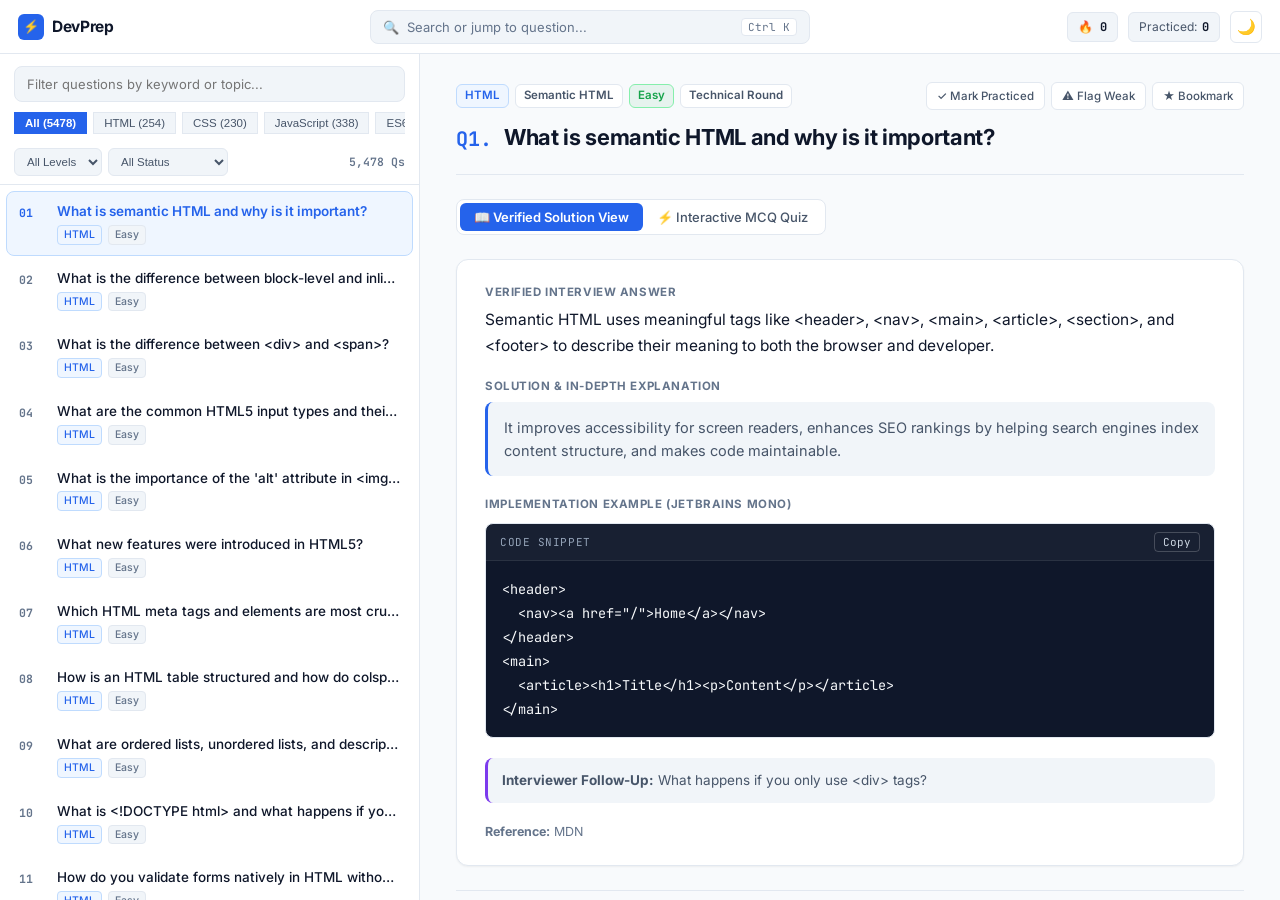
==== commit 855858ff: "feat(ui): implement modern Split-Screen IDE workspace with J/K navigation, MCQ assessment, and Ctrl+" ====
--- a/netlify-deploy/index.html
+++ b/netlify-deploy/index.html
@@ -3,625 +3,257 @@
 <head>
   <meta charset="UTF-8">
   <meta name="viewport" content="width=device-width, initial-scale=1.0, maximum-scale=1.0">
-  <title>DevPrep — Modern Technical Interview Preparation Platform</title>
-  <meta name="description" content="Clean, minimal, professional interview preparation platform. 5,478+ verified questions, theory concepts, interactive MCQs, coding problems, and mock tests.">
+  <title>DevPrep — Developer Interview Workspace &amp; Assessment IDE</title>
+  <meta name="description" content="Split-screen developer interview workspace. Left pane question explorer with instant search; right pane focus reader with JetBrains Mono code blocks and interactive MCQ assessment.">
   <meta name="theme-color" content="#ffffff">
 
-  <!-- Typography: Inter for UI/Content, JetBrains Mono for Code Snippets -->
+  <!-- Inter for Interface, JetBrains Mono for Code -->
   <link rel="preconnect" href="https://fonts.googleapis.com">
   <link rel="preconnect" href="https://fonts.gstatic.com" crossorigin>
   <link href="https://fonts.googleapis.com/css2?family=Inter:wght@400;500;600;700&family=JetBrains+Mono:wght@400;500;600&display=swap" rel="stylesheet">
 
-  <link rel="stylesheet" href="./clean-reader.css?v=8.0">
+  <link rel="stylesheet" href="./clean-reader.css?v=10.0">
 </head>
 <body>
 
   <!-- ========================================================================
-       1. Application Header (Logo, Search, Quick Stats, Theme Toggle)
+       1. Workspace Top Bar
        ======================================================================== -->
-  <header class="app-header" id="app-header">
+  <header class="workspace-header">
     <div class="header-left">
-      <button id="btn-mobile-menu" class="btn-mobile-menu" aria-label="Toggle Navigation">☰</button>
-      <a href="#" class="app-brand" id="brand-link">
-        <span class="brand-icon">⚡</span>
-        <div>
-          <div class="brand-title">DevPrep</div>
-          <div class="brand-subtitle">Interview Platform</div>
-        </div>
+      <a href="#" class="brand-wrap" id="brand-reset" title="DevPrep Workspace">
+        <span class="brand-spark">⚡</span>
+        <span>DevPrep</span>
       </a>
     </div>
 
-    <!-- Global Instant Search -->
-    <div class="header-search">
-      <span class="search-icon">🔍</span>
-      <input 
-        type="text" 
-        id="global-search-input" 
-        class="search-input" 
-        placeholder="Search questions, answers, topics, or formulas... (Press '/' to focus)" 
-        autocomplete="off" 
-        spellcheck="false"
-      >
-      <kbd class="search-kbd">/</kbd>
-      <button id="search-clear-btn" class="search-clear-btn" aria-label="Clear search">&times;</button>
+    <!-- Center Command Palette Button (Ctrl+K) -->
+    <div class="header-center">
+      <button id="btn-open-cmd" class="cmd-search-btn" title="Open Command Palette (Ctrl+K / Cmd+K)">
+        <span style="display:flex; align-items:center; gap:8px;">
+          <span>🔍</span>
+          <span>Search or jump to question...</span>
+        </span>
+        <kbd class="kbd-badge">Ctrl K</kbd>
+      </button>
     </div>
 
     <div class="header-right">
-      <!-- Live Streak / Practiced Counter -->
-      <div class="header-stat-pill" title="Daily assessment streak">
-        <span>Streak:</span>
-        <strong id="header-streak-count">🔥 0</strong>
-      </div>
-
-      <div class="header-stat-pill" title="Total questions marked as practiced">
+      <div class="hud-chip" title="Daily streak of correct answers">
+        <strong id="hud-streak">🔥 0</strong>
+      </div>
+
+      <div class="hud-chip" title="Total questions marked as practiced">
         <span>Practiced:</span>
-        <strong id="header-practiced-count">0</strong>
-      </div>
-
-      <!-- Theme Switcher (Light / Dark) -->
-      <button id="btn-theme-toggle" class="btn-icon" title="Toggle color theme" aria-label="Toggle theme">
+        <strong id="hud-practiced">0</strong>
+      </div>
+
+      <!-- Theme Switcher -->
+      <button id="btn-theme-toggle" class="btn-icon" title="Toggle dark/light theme" aria-label="Toggle theme">
         🌙
       </button>
     </div>
   </header>
 
   <!-- ========================================================================
-       2. Application Shell (Sidebar + Main Content Area)
+       2. Split-Screen Workspace (Left Explorer + Right Focus Reader)
        ======================================================================== -->
-  <div class="app-shell">
-
-    <!-- Compact Navigation Sidebar -->
-    <aside class="app-sidebar" id="app-sidebar">
-      <div class="sidebar-scroll">
-
-        <!-- Section: Dashboard -->
-        <div class="sidebar-section">
-          <ul class="sidebar-nav-list">
-            <li>
-              <button class="nav-item-btn active" data-tab="dashboard">
-                <span class="nav-item-content">
-                  <span class="nav-icon">📊</span>
-                  <span>Dashboard</span>
-                </span>
-              </button>
-            </li>
-          </ul>
-        </div>
-
-        <!-- Section: LEARN -->
-        <div class="sidebar-section">
-          <div class="sidebar-section-title">Learn</div>
-          <ul class="sidebar-nav-list">
-            <li>
-              <button class="nav-item-btn" data-tab="questions">
-                <span class="nav-item-content">
-                  <span class="nav-icon">📖</span>
-                  <span>Interview Questions</span>
-                </span>
-                <span class="nav-badge" id="badge-total-questions">5,478</span>
-              </button>
-            </li>
-            <li>
-              <button class="nav-item-btn" data-tab="theory">
-                <span class="nav-item-content">
-                  <span class="nav-icon">📚</span>
-                  <span>Theory &amp; Concepts</span>
-                </span>
-              </button>
-            </li>
-          </ul>
-        </div>
-
-        <!-- Section: PRACTICE -->
-        <div class="sidebar-section">
-          <div class="sidebar-section-title">Practice</div>
-          <ul class="sidebar-nav-list">
-            <li>
-              <button class="nav-item-btn" data-tab="mcq">
-                <span class="nav-item-content">
-                  <span class="nav-icon">⚡</span>
-                  <span>MCQ Assessment</span>
-                </span>
-              </button>
-            </li>
-            <li>
-              <button class="nav-item-btn" data-tab="coding">
-                <span class="nav-item-content">
-                  <span class="nav-icon">💻</span>
-                  <span>Coding Problems</span>
-                </span>
-              </button>
-            </li>
-          </ul>
-        </div>
-
-        <!-- Section: TEST -->
-        <div class="sidebar-section">
-          <div class="sidebar-section-title">Test</div>
-          <ul class="sidebar-nav-list">
-            <li>
-              <button class="nav-item-btn" id="btn-sidebar-mock-test">
-                <span class="nav-item-content">
-                  <span class="nav-icon">🎯</span>
-                  <span>Mock Tests &amp; Drill</span>
-                </span>
-              </button>
-            </li>
-          </ul>
-        </div>
-
-        <!-- Section: TRACK -->
-        <div class="sidebar-section">
-          <div class="sidebar-section-title">Track</div>
-          <ul class="sidebar-nav-list">
-            <li>
-              <button class="nav-item-btn" data-tab="progress">
-                <span class="nav-item-content">
-                  <span class="nav-icon">📈</span>
-                  <span>Progress</span>
-                </span>
-              </button>
-            </li>
-            <li>
-              <button class="nav-item-btn" data-tab="weak">
-                <span class="nav-item-content">
-                  <span class="nav-icon">⚠</span>
-                  <span>Weak Areas</span>
-                </span>
-                <span class="nav-badge" id="badge-weak-count">0</span>
-              </button>
-            </li>
-            <li>
-              <button class="nav-item-btn" data-tab="saved">
-                <span class="nav-item-content">
-                  <span class="nav-icon">★</span>
-                  <span>Bookmarks</span>
-                </span>
-                <span class="nav-badge" id="badge-saved-count">0</span>
-              </button>
-            </li>
-          </ul>
-        </div>
-
-      </div>
-
-      <!-- Quick Subject Switcher Footer -->
-      <div class="sidebar-footer">
-        <label for="sidebar-subject-select" style="font-size:11px; font-weight:700; text-transform:uppercase; color:var(--text-muted); display:block; margin-bottom:4px;">Filter Subject:</label>
-        <select id="sidebar-subject-select" class="sidebar-subject-select" aria-label="Select Subject">
-          <option value="All">All Subjects (5,478 Qs)</option>
-        </select>
-      </div>
-    </aside>
-
-    <!-- Main Content Container -->
-    <main class="app-main" id="app-main" role="main">
-
-      <!-- ====================================================================
-           VIEW 1: Dashboard Overview
-           ==================================================================== -->
-      <section id="view-dashboard" class="view-panel active">
-        <div class="dashboard-header">
-          <div class="dashboard-greeting">Good morning · Preparation Workspace</div>
-          <h1 class="dashboard-title">Developer Interview Dashboard</h1>
-          <p class="dashboard-desc">Master full-stack technical concepts, practice interactive assessment drills, and track your interview readiness.</p>
-        </div>
-
-        <!-- Continue Learning Card -->
-        <div class="continue-card" id="continue-card">
-          <div class="continue-info">
-            <div style="font-size:11px; font-weight:700; text-transform:uppercase; letter-spacing:0.05em; color:var(--accent-primary); margin-bottom:4px;">Continue Learning</div>
-            <h3 id="continue-subject-title">JavaScript · Core Concepts</h3>
-            <p id="continue-subject-desc">Pick up where you left off. 5,478+ technical interview questions with verified answers.</p>
-          </div>
-          <button id="btn-continue-learning" class="btn-primary">
-            Continue Practice →
-          </button>
-        </div>
-
-        <!-- Preparation Counts (Calculated dynamically from 100% real existing data) -->
-        <div class="section-header-row">
-          <h2>Your Preparation</h2>
-        </div>
-
-        <div class="stats-grid">
-          <div class="stat-card">
-            <div class="stat-label">Theory Questions</div>
-            <div class="stat-value" id="dash-theory-count">0</div>
-            <div class="stat-subtext">Concept &amp; scenario fundamentals</div>
-          </div>
-
-          <div class="stat-card">
-            <div class="stat-label">MCQ Practice</div>
-            <div class="stat-value" id="dash-mcq-count">0</div>
-            <div class="stat-subtext">Assessment questions available</div>
-          </div>
-
-          <div class="stat-card">
-            <div class="stat-label">Interview Q&amp;A</div>
-            <div class="stat-value" id="dash-interview-count">0</div>
-            <div class="stat-subtext">Technical &amp; round questions</div>
-          </div>
-
-          <div class="stat-card">
-            <div class="stat-label">Coding Problems</div>
-            <div class="stat-value" id="dash-coding-count">0</div>
-            <div class="stat-subtext">Hands-on code snippets &amp; DSA</div>
-          </div>
-        </div>
-
-        <!-- Subject Curriculum Grid -->
-        <div class="section-header-row" style="margin-top:var(--space-8);">
-          <h2>Subject Curriculum</h2>
-          <span style="font-size:13px; color:var(--text-muted);">22 Subjects · 5,478+ Verified Questions</span>
-        </div>
-
-        <div class="subject-grid" id="dashboard-subject-grid">
-          <!-- Populated dynamically from real subject data -->
-        </div>
-      </section>
-
-      <!-- ====================================================================
-           VIEW 2: Interview Questions / Reading Stream
-           ==================================================================== -->
-      <section id="view-questions" class="view-panel">
-        <div class="view-header">
-          <div class="view-title-row">
-            <h1 id="questions-view-title">Interview Questions</h1>
-            <span id="questions-count-meta" style="font-size:13px; color:var(--text-muted); font-weight:500;">Showing 0 questions</span>
-          </div>
-          <p id="questions-view-desc" style="font-size:14px; color:var(--text-secondary); margin-bottom:var(--space-4);">Clean reading experience with verified answers, code snippets, and follow-up prompts.</p>
-        </div>
-
-        <!-- Filter Controls -->
-        <div class="filter-bar">
-          <select id="filter-subject" class="filter-select" aria-label="Subject filter">
-            <option value="All">All Subjects</option>
-          </select>
-
-          <select id="filter-topic" class="filter-select" aria-label="Topic filter">
-            <option value="All">All Topics</option>
-          </select>
-
-          <select id="filter-difficulty" class="filter-select" aria-label="Difficulty filter">
-            <option value="All">All Difficulties</option>
-            <option value="Easy">Easy</option>
-            <option value="Medium">Medium</option>
-            <option value="Fresher Coding">Coding</option>
-          </select>
-
-          <select id="filter-type" class="filter-select" aria-label="Question type filter">
-            <option value="All">All Types</option>
-            <option value="Concept">Concept</option>
-            <option value="Coding">Coding</option>
-            <option value="Scenario">Scenario</option>
-            <option value="Output">Output</option>
-            <option value="SQL Query">SQL Query</option>
-            <option value="Aptitude">Aptitude</option>
-            <option value="Logical Reasoning">Logical Reasoning</option>
-            <option value="HR">HR</option>
-          </select>
-
-          <select id="filter-status" class="filter-select" aria-label="Status filter">
-            <option value="All">All Statuses</option>
-            <option value="practiced">✓ Practiced</option>
-            <option value="weak">⚠ Needs Practice</option>
-            <option value="saved">★ Bookmarked</option>
-            <option value="unpracticed">⚪ Unpracticed</option>
-          </select>
-
-          <select id="filter-sort" class="filter-select" aria-label="Sort order">
-            <option value="default">Default Order</option>
-            <option value="freq">Frequently Asked First</option>
-            <option value="diff_asc">Difficulty: Easy → Hard</option>
-            <option value="diff_desc">Difficulty: Hard → Easy</option>
-            <option value="weak_first">Weak Areas First</option>
-          </select>
-        </div>
-
-        <!-- Topic Pills Horizontal Scroll -->
-        <div id="topic-chips-container" style="margin-bottom:var(--space-5); display:none;">
-          <div class="filter-pills-scroll" id="topic-chips-track"></div>
-        </div>
-
-        <!-- Question Cards Stream -->
-        <div class="questions-stream" id="questions-stream-container">
-          <!-- Rendered dynamically -->
-        </div>
-
-        <!-- Pagination Controls -->
-        <div class="pagination-container" id="pagination-controls">
-          <div class="pagination-info" id="pagination-info-text">Page 1 of 1</div>
-          <div class="pagination-buttons">
-            <button id="btn-page-prev" class="btn-page">← Previous</button>
-            <button id="btn-page-next" class="btn-page">Next →</button>
-            <select id="select-per-page" class="filter-select" style="height:32px; font-size:12px;">
-              <option value="25">25 per page</option>
-              <option value="50" selected>50 per page</option>
-              <option value="100">100 per page</option>
-              <option value="all">All</option>
-            </select>
-          </div>
-        </div>
-      </section>
-
-      <!-- ====================================================================
-           VIEW 3: MCQ Assessment Mode (Selectable Options, Instant Grading)
-           ==================================================================== -->
-      <section id="view-mcq" class="view-panel">
-        <div class="view-header">
-          <div class="view-title-row">
-            <h1>Interactive MCQ Assessment</h1>
-            <div style="display:flex; align-items:center; gap:8px;">
-              <div class="header-stat-pill">
-                <span>Score:</span> <strong id="mcq-score-display">0 / 0</strong>
-              </div>
-              <div class="header-stat-pill">
-                <span>Accuracy:</span> <strong id="mcq-accuracy-display">0%</strong>
-              </div>
-              <button id="btn-reset-mcq-score" class="btn-secondary" style="padding:4px 10px; font-size:12px;">↺ Reset</button>
-            </div>
-          </div>
-          <p style="font-size:14px; color:var(--text-secondary); margin-bottom:var(--space-4);">Select the best answer option for each question. Instant feedback with verified answer keys and in-depth explanations.</p>
-        </div>
-
-        <div class="filter-bar">
-          <select id="mcq-filter-subject" class="filter-select" aria-label="MCQ subject">
-            <option value="All">All Subjects</option>
-          </select>
-          <select id="mcq-filter-difficulty" class="filter-select" aria-label="MCQ difficulty">
-            <option value="All">All Difficulties</option>
-            <option value="Easy">Easy</option>
-            <option value="Medium">Medium</option>
-            <option value="Fresher Coding">Coding</option>
-          </select>
-          <select id="mcq-filter-status" class="filter-select" aria-label="MCQ status">
-            <option value="All">All Questions</option>
-            <option value="unanswered">⚪ Unanswered Only</option>
-            <option value="correct">✓ Correct</option>
-            <option value="incorrect">✕ Incorrect</option>
-          </select>
-        </div>
-
-        <div class="questions-stream" id="mcq-stream-container">
-          <!-- Populated dynamically with interactive MCQ cards -->
-        </div>
-
-        <div class="pagination-container" id="mcq-pagination-controls">
-          <div class="pagination-info" id="mcq-pagination-info">Page 1 of 1</div>
-          <div class="pagination-buttons">
-            <button id="btn-mcq-prev" class="btn-page">← Previous</button>
-            <button id="btn-mcq-next" class="btn-page">Next →</button>
-          </div>
-        </div>
-      </section>
-
-      <!-- ====================================================================
-           VIEW 4: Theory & Concepts
-           ==================================================================== -->
-      <section id="view-theory" class="view-panel">
-        <div class="view-header">
-          <div class="view-title-row">
-            <h1>Theory &amp; Concepts</h1>
-            <span id="theory-count-meta" style="font-size:13px; color:var(--text-muted); font-weight:500;"></span>
-          </div>
-          <p style="font-size:14px; color:var(--text-secondary); margin-bottom:var(--space-4);">Focused concept notes, architectural patterns, and foundational theory for technical rounds.</p>
-        </div>
-
-        <div class="filter-bar">
-          <select id="theory-filter-subject" class="filter-select">
-            <option value="All">All Subjects</option>
-          </select>
-          <select id="theory-filter-topic" class="filter-select">
-            <option value="All">All Topics</option>
-          </select>
-        </div>
-
-        <div class="questions-stream" id="theory-stream-container">
-          <!-- Rendered dynamically -->
-        </div>
-      </section>
-
-      <!-- ====================================================================
-           VIEW 5: Coding Problems
-           ==================================================================== -->
-      <section id="view-coding" class="view-panel">
-        <div class="view-header">
-          <div class="view-title-row">
-            <h1>Coding &amp; Problem Solving</h1>
-            <span id="coding-count-meta" style="font-size:13px; color:var(--text-muted); font-weight:500;"></span>
-          </div>
-          <p style="font-size:14px; color:var(--text-secondary); margin-bottom:var(--space-4);">Hands-on coding questions, algorithm implementations, and output prediction problems.</p>
-        </div>
-
-        <div class="filter-bar">
-          <select id="coding-filter-subject" class="filter-select">
-            <option value="All">All Subjects</option>
-          </select>
-          <select id="coding-filter-difficulty" class="filter-select">
-            <option value="All">All Difficulties</option>
-            <option value="Easy">Easy</option>
-            <option value="Medium">Medium</option>
-            <option value="Fresher Coding">Coding</option>
-          </select>
-        </div>
-
-        <div class="questions-stream" id="coding-stream-container">
-          <!-- Rendered dynamically -->
-        </div>
-      </section>
-
-      <!-- ====================================================================
-           VIEW 6: Progress & Weak Areas Tracker
-           ==================================================================== -->
-      <section id="view-progress" class="view-panel">
-        <div class="view-header">
-          <div class="view-title-row">
-            <h1>Preparation Progress</h1>
-            <button id="btn-practice-weak-now" class="btn-primary" style="font-size:12.5px;">
-              ⚠ Practice Weak Areas Now
-            </button>
-          </div>
-          <p style="font-size:14px; color:var(--text-secondary); margin-bottom:var(--space-4);">Track your mastery across subjects, assessment accuracy, and areas needing follow-up practice.</p>
-        </div>
-
-        <div class="stats-grid" style="margin-bottom:var(--space-6);">
-          <div class="stat-card">
-            <div class="stat-label">Total Practiced</div>
-            <div class="stat-value" id="prog-total-practiced">0</div>
-            <div class="stat-subtext" id="prog-practiced-pct">0% of curriculum</div>
-          </div>
-          <div class="stat-card">
-            <div class="stat-label">Assessment Accuracy</div>
-            <div class="stat-value" id="prog-accuracy">0%</div>
-            <div class="stat-subtext" id="prog-answered-stats">0 questions evaluated</div>
-          </div>
-          <div class="stat-card">
-            <div class="stat-label">Weak Areas Flagged</div>
-            <div class="stat-value" id="prog-weak-count" style="color:var(--color-warning);">0</div>
-            <div class="stat-subtext">Needs more practice</div>
-          </div>
-          <div class="stat-card">
-            <div class="stat-label">Saved Bookmarks</div>
-            <div class="stat-value" id="prog-saved-count" style="color:var(--color-purple);">0</div>
-            <div class="stat-subtext">Marked for review</div>
-          </div>
-        </div>
-
-        <!-- Subject Breakdown Bars -->
-        <h2 style="margin-bottom:var(--space-4);">Progress by Subject</h2>
-        <div id="progress-subjects-list" style="display:flex; flex-direction:column; gap:12px; margin-bottom:var(--space-8);">
-          <!-- Populated dynamically -->
-        </div>
-      </section>
-
-    </main>
-  </div>
-
-  <!-- ========================================================================
-       3. Mock Test & Assessment Drill Dialog
-       ======================================================================== -->
-  <div id="drill-modal" class="modal-overlay" role="dialog" aria-modal="true" aria-labelledby="drill-modal-title">
-    <div class="modal-card">
-      <div class="modal-header">
-        <span class="modal-title" id="drill-modal-title">Assessment Drill Session</span>
-        <button id="btn-close-drill-modal" class="modal-close-btn" aria-label="Close dialog">&times;</button>
-      </div>
-      <div class="progress-track">
-        <div id="drill-progress-bar" class="progress-fill"></div>
-      </div>
-
-      <!-- Setup Panel -->
-      <div id="drill-panel-setup" class="modal-body">
-        <h3 style="margin-bottom:6px;">Custom Assessment Drill</h3>
-        <p style="font-size:13.5px; color:var(--text-muted); margin-bottom:16px;">Configure an assessment drill session tailored to your current study targets.</p>
-
-        <div style="display:flex; flex-direction:column; gap:12px;">
-          <div>
-            <label style="font-size:12px; font-weight:600; color:var(--text-secondary); display:block; margin-bottom:4px;">Target Subject:</label>
-            <select id="drill-select-subject" class="filter-select" style="width:100%; height:38px;">
-              <option value="All">All Subjects (5,478 Qs)</option>
-            </select>
-          </div>
-
-          <div>
-            <label style="font-size:12px; font-weight:600; color:var(--text-secondary); display:block; margin-bottom:4px;">Difficulty:</label>
-            <select id="drill-select-difficulty" class="filter-select" style="width:100%; height:38px;">
-              <option value="All">All Difficulties</option>
+  <div class="workspace-body">
+
+    <!-- LEFT PANE: Fast Question Explorer -->
+    <aside class="explorer-pane" aria-label="Questions Explorer">
+      <div class="explorer-top">
+        <input 
+          type="text" 
+          id="explorer-search-input" 
+          class="explorer-input-box" 
+          placeholder="Filter questions by keyword or topic..."
+          autocomplete="off"
+          spellcheck="false"
+        >
+
+        <!-- 22 Subject Carousel Track -->
+        <div class="subject-carousel" id="subject-carousel-track">
+          <!-- Populated dynamically: All, HTML, CSS, JavaScript, etc. -->
+        </div>
+
+        <div class="explorer-filter-strip">
+          <div style="display:flex; gap:6px;">
+            <select id="select-difficulty" class="explorer-select" aria-label="Difficulty filter">
+              <option value="All">All Levels</option>
               <option value="Easy">Easy</option>
               <option value="Medium">Medium</option>
               <option value="Fresher Coding">Coding</option>
             </select>
-          </div>
-
-          <div>
-            <label style="font-size:12px; font-weight:600; color:var(--text-secondary); display:block; margin-bottom:4px;">Session Length:</label>
-            <select id="drill-select-count" class="filter-select" style="width:100%; height:38px;">
-              <option value="10">10 Questions (Quick 5-min review)</option>
-              <option value="20" selected>20 Questions (Standard session)</option>
-              <option value="30">30 Questions (Deep practice)</option>
-              <option value="50">50 Questions (Full mock test)</option>
+
+            <select id="select-status" class="explorer-select" aria-label="Status filter">
+              <option value="All">All Status</option>
+              <option value="unanswered">⚪ Unanswered</option>
+              <option value="practiced">✓ Practiced</option>
+              <option value="weak">⚠ Weak Areas</option>
+              <option value="saved">★ Bookmarked</option>
             </select>
           </div>
-        </div>
-
-        <div style="margin-top:20px; display:flex; gap:10px;">
-          <button id="btn-start-drill-session" class="btn-primary" style="flex:2; justify-content:center;">
-            ▶ Start Assessment Drill
+
+          <span class="explorer-count-badge" id="explorer-count-badge">5,478 Qs</span>
+        </div>
+      </div>
+
+      <!-- Scrollable Question Items List -->
+      <div class="explorer-list" id="explorer-list-container" role="list">
+        <!-- Rendered dynamically -->
+      </div>
+    </aside>
+
+    <!-- RIGHT PANE: Focus Reader & Interactive MCQ Quiz Stage -->
+    <main class="focus-pane" id="focus-pane" role="main">
+      <div class="focus-container" id="focus-container">
+
+        <!-- Header: Metadata Badges & Action Buttons -->
+        <div class="focus-header">
+          <div class="focus-meta-row">
+            <div class="focus-tags" id="focus-tags-row">
+              <span class="badge badge-subject" id="focus-tag-subject">JavaScript</span>
+              <span class="badge" id="focus-tag-topic">ES6+</span>
+              <span class="badge badge-easy" id="focus-tag-difficulty">Easy</span>
+              <span class="badge" id="focus-tag-round">Technical Round</span>
+            </div>
+
+            <div class="focus-actions">
+              <button id="btn-focus-practice" class="btn-focus-action" title="Mark as practiced">
+                ✓ Mark Practiced
+              </button>
+              <button id="btn-focus-weak" class="btn-focus-action" title="Flag as needing practice">
+                ⚠ Flag Weak
+              </button>
+              <button id="btn-focus-save" class="btn-focus-action" title="Bookmark question">
+                ★ Bookmark
+              </button>
+            </div>
+          </div>
+
+          <!-- Question Title -->
+          <div class="focus-question-box">
+            <span class="focus-q-num" id="focus-q-num">Q1.</span>
+            <h1 class="focus-q-title" id="focus-q-title">Question title loading...</h1>
+          </div>
+        </div>
+
+        <!-- Mode Switcher: Solution View vs MCQ Quiz View -->
+        <div class="view-mode-tabs">
+          <button class="view-mode-btn active" id="btn-mode-solution" data-mode="solution">
+            📖 Verified Solution View
           </button>
-          <button id="btn-drill-weak-session" class="btn-secondary" style="flex:1; justify-content:center;">
-            ⚠ Drill Weak Areas Only
+          <button class="view-mode-btn" id="btn-mode-quiz" data-mode="quiz">
+            ⚡ Interactive MCQ Quiz
           </button>
         </div>
-      </div>
-
-      <!-- Active Runner Panel -->
-      <div id="drill-panel-runner" class="modal-body" style="display:none;">
-        <div style="display:flex; justify-content:space-between; align-items:center; margin-bottom:10px;">
-          <div id="drill-q-meta" class="card-meta-row" style="margin:0;"></div>
-          <span id="drill-counter-text" style="font-size:12px; font-family:var(--font-mono); color:var(--text-muted);">Q 1 / 20</span>
-        </div>
-
-        <h3 id="drill-q-title" style="margin-bottom:16px; font-size:18px; line-height:1.45;">Question</h3>
-
-        <!-- Interactive Drill Options -->
-        <div id="drill-options-container" class="mcq-options-list"></div>
-
-        <div style="margin-bottom:12px;">
-          <button id="btn-drill-reveal-answer" class="btn-secondary" style="font-size:12px;">
-            🔑 Reveal Answer Key
-          </button>
-        </div>
-
-        <!-- Answer Drawer -->
-        <div id="drill-answer-drawer" class="answer-drawer">
-          <div id="drill-answer-key-pill" class="answer-key-pill">🔑 Answer Key: Option A</div>
-          <div class="answer-section-label">Verified Solution</div>
-          <div id="drill-answer-text" class="answer-content"></div>
-
-          <div id="drill-expl-wrap" style="margin-top:12px; display:none;">
-            <div class="answer-section-label">Explanation</div>
-            <div id="drill-expl-text" class="explanation-content"></div>
-          </div>
-
-          <div id="drill-code-wrap" style="margin-top:12px; display:none;">
-            <div class="answer-section-label">Code Example</div>
-            <div class="code-box">
-              <pre><code id="drill-code-text"></code></pre>
-            </div>
-          </div>
-        </div>
-      </div>
-
-      <!-- Summary Panel -->
-      <div id="drill-panel-summary" class="modal-body" style="display:none;">
-        <h2 style="color:var(--color-success); margin-bottom:6px;">✓ Drill Complete</h2>
-        <p id="drill-summary-text" style="font-size:14px; color:var(--text-secondary); margin-bottom:16px;"></p>
-        <div style="display:flex; gap:10px;">
-          <button id="btn-drill-again" class="btn-primary">Start Another Drill</button>
-          <button id="btn-close-drill-summary" class="btn-secondary">Back to Dashboard</button>
-        </div>
-      </div>
-
-      <!-- Runner Footer Navigation -->
-      <div id="drill-runner-footer" class="modal-footer" style="display:none;">
-        <div style="display:flex; gap:6px;">
-          <button id="btn-drill-gotit" class="btn-card-action active-practiced">✓ Practiced</button>
-          <button id="btn-drill-need" class="btn-card-action active-weak">⚠ Needs Practice</button>
-        </div>
-        <div style="display:flex; gap:6px;">
-          <button id="btn-drill-prev-q" class="btn-page">← Prev</button>
-          <button id="btn-drill-next-q" class="btn-page">Next →</button>
-        </div>
-      </div>
-    </div>
+
+        <!-- MODE 1: Verified Solution View -->
+        <div id="solution-view-panel" class="solution-box">
+          <div class="solution-section">
+            <div class="solution-label">Verified Interview Answer</div>
+            <div class="solution-body" id="focus-answer-text"></div>
+          </div>
+
+          <div class="solution-section" id="focus-expl-wrap" style="display:none;">
+            <div class="solution-label">Solution &amp; In-Depth Explanation</div>
+            <div class="explanation-card" id="focus-expl-text"></div>
+          </div>
+
+          <div class="solution-section" id="focus-code-wrap" style="display:none;">
+            <div class="solution-label">Implementation Example (JetBrains Mono)</div>
+            <div class="code-container">
+              <div class="code-header">
+                <span>Code snippet</span>
+                <button class="btn-code-copy" id="btn-code-copy">Copy</button>
+              </div>
+              <pre><code id="focus-code-text"></code></pre>
+            </div>
+          </div>
+
+          <div class="solution-section" id="focus-followup-wrap" style="display:none;">
+            <div class="followup-alert">
+              <strong>Interviewer Follow-Up:</strong> <span id="focus-followup-text"></span>
+            </div>
+          </div>
+
+          <div class="solution-section" id="focus-ref-wrap" style="display:none;">
+            <div style="font-size:12.5px; color:var(--text-muted);">
+              <strong>Reference:</strong> <span id="focus-ref-text"></span>
+            </div>
+          </div>
+        </div>
+
+        <!-- MODE 2: Interactive MCQ Quiz View -->
+        <div id="quiz-view-panel" style="display:none;">
+          <div class="mcq-options-container" id="focus-mcq-options">
+            <!-- Populated dynamically: [A], [B], [C], [D] -->
+          </div>
+
+          <div class="solution-box" id="quiz-solution-drawer" style="display:none;">
+            <div class="solution-answer-key-pill" id="quiz-key-pill">🔑 Answer Key: Option A</div>
+            <div class="solution-section">
+              <div class="solution-label">Verified Answer</div>
+              <div class="solution-body" id="quiz-drawer-answer"></div>
+            </div>
+            <div class="solution-section" id="quiz-drawer-expl-wrap" style="display:none;">
+              <div class="solution-label">Explanation</div>
+              <div class="explanation-card" id="quiz-drawer-expl"></div>
+            </div>
+          </div>
+        </div>
+
+        <!-- Bottom Keyboard & Navigation Bar -->
+        <div class="focus-bottom-nav">
+          <div class="shortcut-hints">
+            <span><kbd>J</kbd> Next</span>
+            <span><kbd>K</kbd> Prev</span>
+            <span><kbd>1-4</kbd> Pick MCQ</span>
+            <span><kbd>Ctrl K</kbd> Search</span>
+          </div>
+
+          <div class="nav-buttons-group">
+            <button id="btn-nav-prev" class="btn-nav btn-nav-secondary">
+              ← Prev (K)
+            </button>
+            <button id="btn-nav-next" class="btn-nav btn-nav-primary">
+              Next (J) →
+            </button>
+          </div>
+        </div>
+
+      </div>
+    </main>
   </div>
 
-  <!-- Toast Notification -->
-  <div id="toast-notice" class="toast-notice"></div>
-
-  <!-- Scripts: 100% Real Questions Data & Clean Application Logic -->
-  <script src="./fresher-data.js?v=8.0"></script>
-  <script src="./clean-reader.js?v=8.0"></script>
+  <!-- ========================================================================
+       3. Command Palette Modal (Ctrl+K / Cmd+K)
+       ======================================================================== -->
+  <div class="cmd-modal-overlay" id="cmd-modal-overlay">
+    <div class="cmd-modal-box">
+      <div class="cmd-input-wrap">
+        <span style="font-size:16px; color:var(--text-muted);">🔍</span>
+        <input 
+          type="text" 
+          id="cmd-palette-input" 
+          class="cmd-search-input" 
+          placeholder="Type to search all 5,478 questions, topics, or code..." 
+          autocomplete="off"
+        >
+        <kbd class="kbd-badge">ESC</kbd>
+      </div>
+      <div class="cmd-results-list" id="cmd-results-list">
+        <!-- Search results populated dynamically -->
+      </div>
+    </div>
+  </div>
+
+  <!-- Toast Notice -->
+  <div id="workspace-toast" class="workspace-toast"></div>
+
+  <!-- 100% Real Question Data & Workspace Engine -->
+  <script src="./fresher-data.js?v=10.0"></script>
+  <script src="./clean-reader.js?v=10.0"></script>
 </body>
 </html>
--- a/netlify-deploy/clean-reader.css
+++ b/netlify-deploy/clean-reader.css
@@ -1,114 +1,79 @@
 /**
- * DevPrep / Interview Practice — Clean Modern Design System
- * Inspired by crackedin.io: Clean, Minimal, Professional, Developer-Focused, Spacious.
- * Strictly Typography: Inter (UI/text) + JetBrains Mono (Code only)
+ * DevPrep — Modern Split-Screen IDE Workspace (Cursor / Raycast style)
+ * Left Pane: Lightning-fast Question Explorer with Search & Subject Carousel
+ * Right Pane: Focus Reader with Code Blocks, Interactive MCQ Quiz, and J/K Keyboard Navigation
  */
 
-/* ==========================================================================
-   1. Design Tokens & CSS Variables
-   ========================================================================== */
 :root {
-  /* Typography */
+  /* Fonts */
   --font-sans: 'Inter', -apple-system, BlinkMacSystemFont, 'Segoe UI', Roboto, sans-serif;
   --font-mono: 'JetBrains Mono', 'Fira Code', monospace;
 
-  /* Typography Scale */
-  --font-size-page-title: 32px;
-  --font-size-section-title: 24px;
-  --font-size-question-title: 20px;
-  --font-size-body: 15px;
-  --font-size-secondary: 13.5px;
-  --font-size-metadata: 12px;
-
-  /* Spacing Scale */
-  --space-1: 4px;
-  --space-2: 8px;
-  --space-3: 12px;
-  --space-4: 16px;
-  --space-5: 20px;
-  --space-6: 24px;
-  --space-8: 32px;
-  --space-10: 40px;
-
-  /* Light Theme (Default - Clean, Crisp, Professional) */
+  /* Dimensions */
+  --header-height: 54px;
+  --explorer-width: 420px;
+  --radius-sm: 6px;
+  --radius-md: 8px;
+  --radius-lg: 12px;
+
+  /* Light Theme (Default) */
   --bg-app: #f8fafc;
   --bg-surface: #ffffff;
   --bg-sidebar: #ffffff;
-  --bg-card: #ffffff;
-  --bg-card-hover: #f1f5f9;
-  --bg-subtle: #f1f5f9;
-  --bg-elevated: #ffffff;
+  --bg-hover: #f1f5f9;
+  --bg-active: #eff6ff;
+  --bg-code: #0f172a;
 
   /* Borders */
   --border-subtle: #f1f5f9;
-  --border-card: #e2e8f0;
+  --border-color: #e2e8f0;
   --border-hover: #cbd5e1;
-  --border-strong: #94a3b8;
-
-  /* Text Colors */
+
+  /* Typography Colors */
   --text-primary: #0f172a;
   --text-secondary: #475569;
   --text-muted: #64748b;
   --text-faint: #94a3b8;
 
-  /* Brand Accent: Clean Indigo / Royal Blue */
+  /* Accents */
   --accent-primary: #2563eb;
-  --accent-primary-hover: #1d4ed8;
-  --accent-primary-subtle: #eff6ff;
-  --accent-primary-border: #bfdbfe;
-
-  /* Semantic Feedback Colors */
+  --accent-hover: #1d4ed8;
+  --accent-subtle: #eff6ff;
+  --accent-border: #bfdbfe;
+
+  /* Semantics */
   --color-success: #16a34a;
-  --color-success-subtle: #f0fdf4;
-  --color-success-border: #bbf7d0;
+  --color-success-bg: rgba(22, 163, 74, 0.08);
+  --color-success-border: #86efac;
 
   --color-error: #dc2626;
-  --color-error-subtle: #fef2f2;
-  --color-error-border: #fecaca;
+  --color-error-bg: rgba(220, 38, 38, 0.08);
+  --color-error-border: #fca5a5;
 
   --color-warning: #d97706;
-  --color-warning-subtle: #fffbeb;
+  --color-warning-bg: rgba(217, 119, 6, 0.08);
   --color-warning-border: #fde68a;
 
   --color-purple: #7c3aed;
-  --color-purple-subtle: #f5f3ff;
+  --color-purple-bg: rgba(124, 58, 237, 0.08);
   --color-purple-border: #ddd6fe;
 
-  /* Code Block (Always crisp dark background for contrast) */
-  --code-bg: #0f172a;
-  --code-border: #1e293b;
-  --code-text: #f8fafc;
-  --code-header-bg: #1e293b;
-
-  /* Layout */
-  --sidebar-width: 250px;
-  --header-height: 60px;
-  --radius-sm: 6px;
-  --radius-md: 8px;
-  --radius-lg: 12px;
-  --radius-full: 9999px;
-
-  /* Shadows (Subtle, professional) */
   --shadow-sm: 0 1px 2px 0 rgba(0, 0, 0, 0.05);
-  --shadow-card: 0 1px 3px 0 rgba(0, 0, 0, 0.05), 0 1px 2px -1px rgba(0, 0, 0, 0.05);
-  --shadow-card-hover: 0 4px 6px -1px rgba(0, 0, 0, 0.07), 0 2px 4px -2px rgba(0, 0, 0, 0.05);
   --shadow-modal: 0 20px 25px -5px rgba(0, 0, 0, 0.1), 0 8px 10px -6px rgba(0, 0, 0, 0.1);
 }
 
-/* Dark Theme Overrides */
+/* Dark Theme */
 [data-theme="dark"] {
   --bg-app: #0b0f19;
   --bg-surface: #111827;
   --bg-sidebar: #0f172a;
-  --bg-card: #111827;
-  --bg-card-hover: #1e293b;
-  --bg-subtle: #1e293b;
-  --bg-elevated: #1f2937;
+  --bg-hover: #1e293b;
+  --bg-active: rgba(59, 130, 246, 0.14);
+  --bg-code: #090d16;
 
   --border-subtle: #1e293b;
-  --border-card: #1f2937;
+  --border-color: #1f2937;
   --border-hover: #374151;
-  --border-strong: #4b5563;
 
   --text-primary: #f9fafb;
   --text-secondary: #cbd5e1;
@@ -116,880 +81,681 @@
   --text-faint: #64748b;
 
   --accent-primary: #3b82f6;
-  --accent-primary-hover: #60a5fa;
-  --accent-primary-subtle: rgba(59, 130, 246, 0.12);
-  --accent-primary-border: rgba(59, 130, 246, 0.3);
+  --accent-hover: #60a5fa;
+  --accent-subtle: rgba(59, 130, 246, 0.14);
+  --accent-border: rgba(59, 130, 246, 0.35);
 
   --color-success: #22c55e;
-  --color-success-subtle: rgba(34, 197, 94, 0.12);
-  --color-success-border: rgba(34, 197, 94, 0.3);
+  --color-success-bg: rgba(34, 197, 94, 0.14);
+  --color-success-border: rgba(34, 197, 94, 0.35);
 
   --color-error: #ef4444;
-  --color-error-subtle: rgba(239, 68, 68, 0.12);
-  --color-error-border: rgba(239, 68, 68, 0.3);
-
-  --color-warning: #f59e0b;
-  --color-warning-subtle: rgba(245, 158, 11, 0.12);
-  --color-warning-border: rgba(245, 158, 11, 0.3);
-
-  --color-purple: #a855f7;
-  --color-purple-subtle: rgba(168, 85, 247, 0.12);
-  --color-purple-border: rgba(168, 85, 247, 0.3);
-
-  --code-bg: #090d16;
-  --code-border: #1f2937;
-  --code-header-bg: #111827;
+  --color-error-bg: rgba(239, 68, 68, 0.14);
+  --color-error-border: rgba(239, 68, 68, 0.35);
 
   --shadow-sm: 0 1px 2px 0 rgba(0, 0, 0, 0.3);
-  --shadow-card: 0 1px 3px 0 rgba(0, 0, 0, 0.3);
-  --shadow-card-hover: 0 4px 6px -1px rgba(0, 0, 0, 0.4);
   --shadow-modal: 0 20px 25px -5px rgba(0, 0, 0, 0.5);
 }
 
-/* ==========================================================================
-   2. Reset & Base Styles
-   ========================================================================== */
 *, *::before, *::after {
   box-sizing: border-box;
   margin: 0;
   padding: 0;
 }
 
-html {
-  font-size: 16px;
-  -webkit-font-smoothing: antialiased;
-  -moz-osx-font-smoothing: grayscale;
-  scroll-behavior: smooth;
-}
-
-body {
+html, body {
+  height: 100vh;
+  overflow: hidden;
   font-family: var(--font-sans);
   background-color: var(--bg-app);
   color: var(--text-primary);
-  min-height: 100vh;
   line-height: 1.5;
+  -webkit-font-smoothing: antialiased;
+}
+
+body {
   display: flex;
   flex-direction: column;
 }
 
-/* Typography Hierarchy */
-h1 {
-  font-size: var(--font-size-page-title);
+code, pre {
+  font-family: var(--font-mono);
+}
+
+/* ==========================================================================
+   1. Workspace Header
+   ========================================================================== */
+.workspace-header {
+  height: var(--header-height);
+  background-color: var(--bg-surface);
+  border-bottom: 1px solid var(--border-color);
+  display: flex;
+  align-items: center;
+  justify-content: space-between;
+  padding: 0 18px;
+  flex-shrink: 0;
+  z-index: 10;
+}
+
+.header-left {
+  display: flex;
+  align-items: center;
+  gap: 14px;
+}
+
+.brand-wrap {
+  display: flex;
+  align-items: center;
+  gap: 8px;
+  text-decoration: none;
+  color: var(--text-primary);
   font-weight: 700;
+  font-size: 15.5px;
   letter-spacing: -0.02em;
-  color: var(--text-primary);
-}
-
-h2 {
-  font-size: var(--font-size-section-title);
-  font-weight: 600;
-  letter-spacing: -0.015em;
-  color: var(--text-primary);
-}
-
-h3 {
-  font-size: var(--font-size-question-title);
-  font-weight: 600;
-  letter-spacing: -0.01em;
-  color: var(--text-primary);
-}
-
-p, span, div {
-  font-size: var(--font-size-body);
-}
-
-/* Code Typography: JetBrains Mono ONLY */
-code, pre, kbd, samp {
+}
+
+.brand-spark {
+  width: 26px;
+  height: 26px;
+  background-color: var(--accent-primary);
+  color: #ffffff;
+  border-radius: var(--radius-sm);
+  display: flex;
+  align-items: center;
+  justify-content: center;
+  font-size: 13px;
+}
+
+.header-center {
+  flex: 1;
+  max-width: 440px;
+  margin: 0 20px;
+}
+
+.cmd-search-btn {
+  width: 100%;
+  height: 34px;
+  background-color: var(--bg-hover);
+  border: 1px solid var(--border-color);
+  border-radius: var(--radius-md);
+  padding: 0 12px;
+  display: flex;
+  align-items: center;
+  justify-content: space-between;
+  color: var(--text-muted);
+  font-size: 13px;
+  cursor: pointer;
+  transition: all 0.15s ease;
+  font-family: var(--font-sans);
+}
+
+.cmd-search-btn:hover {
+  border-color: var(--border-hover);
+  color: var(--text-primary);
+}
+
+.kbd-badge {
   font-family: var(--font-mono);
-}
-
-/* ==========================================================================
-   3. Global Shell Layout (Sidebar + Main Content)
-   ========================================================================== */
-.app-header {
-  height: var(--header-height);
-  background-color: var(--bg-surface);
-  border-bottom: 1px solid var(--border-card);
-  position: sticky;
-  top: 0;
-  z-index: 100;
-  display: flex;
-  align-items: center;
-  justify-content: space-between;
-  padding: 0 var(--space-6);
-}
-
-.header-left {
-  display: flex;
-  align-items: center;
-  gap: var(--space-4);
-}
-
-.btn-mobile-menu {
-  display: none;
-  background: none;
-  border: none;
+  font-size: 11px;
+  background-color: var(--bg-surface);
+  border: 1px solid var(--border-color);
+  border-radius: 4px;
+  padding: 1px 6px;
+  color: var(--text-muted);
+}
+
+.header-right {
+  display: flex;
+  align-items: center;
+  gap: 10px;
+}
+
+.hud-chip {
+  height: 30px;
+  padding: 0 10px;
+  border-radius: var(--radius-sm);
+  background-color: var(--bg-hover);
+  border: 1px solid var(--border-color);
+  font-size: 12px;
   color: var(--text-secondary);
-  font-size: 20px;
-  cursor: pointer;
-  padding: var(--space-2);
-}
-
-.app-brand {
-  display: flex;
-  align-items: center;
-  gap: 10px;
-  text-decoration: none;
-  color: var(--text-primary);
-}
-
-.brand-icon {
+  display: flex;
+  align-items: center;
+  gap: 5px;
+}
+
+.hud-chip strong {
+  color: var(--text-primary);
+  font-family: var(--font-mono);
+}
+
+.btn-icon {
   width: 32px;
   height: 32px;
-  background-color: var(--accent-primary);
-  color: #ffffff;
-  border-radius: var(--radius-md);
-  display: flex;
-  align-items: center;
-  justify-content: center;
-  font-weight: 700;
-  font-size: 15px;
-}
-
-.brand-title {
-  font-weight: 700;
-  font-size: 17px;
-  letter-spacing: -0.02em;
-  color: var(--text-primary);
-}
-
-.brand-subtitle {
-  font-size: 11px;
-  color: var(--text-muted);
-  font-weight: 500;
-}
-
-/* Header Center: Global Search */
-.header-search {
-  flex: 1;
-  max-width: 480px;
-  margin: 0 var(--space-6);
-  position: relative;
-}
-
-.search-input {
-  width: 100%;
-  height: 38px;
-  background-color: var(--bg-subtle);
-  border: 1px solid var(--border-card);
-  border-radius: var(--radius-md);
-  padding: 0 38px 0 36px;
-  font-size: 13.5px;
-  color: var(--text-primary);
-  outline: none;
-  transition: all 0.15s ease;
-  font-family: var(--font-sans);
-}
-
-.search-input:focus {
-  background-color: var(--bg-surface);
-  border-color: var(--accent-primary);
-  box-shadow: 0 0 0 2px var(--accent-primary-subtle);
-}
-
-.search-icon {
-  position: absolute;
-  left: 12px;
-  top: 50%;
-  transform: translateY(-50%);
-  color: var(--text-muted);
-  font-size: 13px;
-  pointer-events: none;
-}
-
-.search-kbd {
-  position: absolute;
-  right: 10px;
-  top: 50%;
-  transform: translateY(-50%);
-  font-size: 11px;
-  font-family: var(--font-mono);
-  background: var(--bg-surface);
-  border: 1px solid var(--border-card);
-  padding: 2px 6px;
-  border-radius: 4px;
-  color: var(--text-muted);
-}
-
-.search-clear-btn {
-  position: absolute;
-  right: 10px;
-  top: 50%;
-  transform: translateY(-50%);
-  background: none;
-  border: none;
-  color: var(--text-muted);
-  font-size: 16px;
-  cursor: pointer;
-  display: none;
-}
-
-/* Header Right: Stats & Controls */
-.header-right {
-  display: flex;
-  align-items: center;
-  gap: var(--space-3);
-}
-
-.header-stat-pill {
-  display: flex;
-  align-items: center;
-  gap: 6px;
-  padding: 5px 12px;
-  border-radius: var(--radius-full);
-  background-color: var(--bg-subtle);
-  border: 1px solid var(--border-card);
-  font-size: var(--font-size-secondary);
-  color: var(--text-secondary);
-  font-weight: 500;
-}
-
-.header-stat-pill strong {
-  color: var(--text-primary);
-  font-weight: 600;
-}
-
-.btn-icon {
-  width: 36px;
-  height: 36px;
-  display: inline-flex;
-  align-items: center;
-  justify-content: center;
-  border-radius: var(--radius-md);
-  border: 1px solid var(--border-card);
-  background-color: var(--bg-surface);
+  border-radius: var(--radius-sm);
+  background-color: var(--bg-surface);
+  border: 1px solid var(--border-color);
   color: var(--text-secondary);
   cursor: pointer;
+  display: flex;
+  align-items: center;
+  justify-content: center;
   font-size: 15px;
   transition: all 0.15s ease;
 }
 
 .btn-icon:hover {
-  background-color: var(--bg-card-hover);
-  color: var(--text-primary);
-  border-color: var(--border-hover);
+  background-color: var(--bg-hover);
+  color: var(--text-primary);
 }
 
 /* ==========================================================================
-   4. App Shell (Sidebar + Main Canvas)
+   2. Workspace Split-Screen Layout
    ========================================================================== */
-.app-shell {
-  display: flex;
+.workspace-body {
   flex: 1;
-  min-height: calc(100vh - var(--header-height));
-}
-
-/* Sidebar Navigation */
-.app-sidebar {
-  width: var(--sidebar-width);
+  display: flex;
+  overflow: hidden;
+  position: relative;
+}
+
+/* Left Pane: Question Explorer */
+.explorer-pane {
+  width: var(--explorer-width);
   background-color: var(--bg-sidebar);
-  border-right: 1px solid var(--border-card);
+  border-right: 1px solid var(--border-color);
+  display: flex;
+  flex-direction: column;
   flex-shrink: 0;
+  height: 100%;
+}
+
+.explorer-top {
+  padding: 12px 14px 8px;
+  border-bottom: 1px solid var(--border-color);
   display: flex;
   flex-direction: column;
-  justify-content: space-between;
-  padding: var(--space-4) 0;
-}
-
-.sidebar-scroll {
-  overflow-y: auto;
-  padding: 0 var(--space-3);
-}
-
-.sidebar-section {
-  margin-bottom: var(--space-5);
-}
-
-.sidebar-section-title {
-  font-size: 11px;
-  font-weight: 700;
-  text-transform: uppercase;
-  letter-spacing: 0.06em;
-  color: var(--text-faint);
-  padding: 0 var(--space-3) var(--space-2);
-}
-
-.sidebar-nav-list {
-  list-style: none;
-  display: flex;
-  flex-direction: column;
-  gap: 2px;
-}
-
-.nav-item-btn {
-  width: 100%;
-  display: flex;
-  align-items: center;
-  justify-content: space-between;
-  padding: 8px 12px;
-  border-radius: var(--radius-md);
-  border: none;
-  background: transparent;
-  color: var(--text-secondary);
-  font-size: 13.5px;
-  font-weight: 500;
-  cursor: pointer;
-  text-align: left;
-  transition: all 0.15s ease;
-  font-family: var(--font-sans);
-}
-
-.nav-item-content {
-  display: flex;
-  align-items: center;
-  gap: 10px;
-}
-
-.nav-icon {
-  font-size: 15px;
-  width: 20px;
-  display: flex;
-  align-items: center;
-  justify-content: center;
-  color: var(--text-muted);
-}
-
-.nav-item-btn:hover {
-  background-color: var(--bg-card-hover);
-  color: var(--text-primary);
-}
-
-.nav-item-btn:hover .nav-icon {
-  color: var(--text-primary);
-}
-
-/* Active Nav State - Subtle, professional highlight */
-.nav-item-btn.active {
-  background-color: var(--accent-primary-subtle);
-  color: var(--accent-primary);
-  font-weight: 600;
-}
-
-.nav-item-btn.active .nav-icon {
-  color: var(--accent-primary);
-}
-
-.nav-badge {
-  font-size: 11px;
-  font-weight: 600;
-  padding: 1px 7px;
-  border-radius: var(--radius-full);
-  background-color: var(--bg-subtle);
-  color: var(--text-muted);
-}
-
-.nav-item-btn.active .nav-badge {
-  background-color: var(--accent-primary);
-  color: #ffffff;
-}
-
-/* Sidebar Footer (Subject Quick-Selector) */
-.sidebar-footer {
-  padding: var(--space-3) var(--space-4) 0;
-  border-top: 1px solid var(--border-subtle);
-}
-
-.sidebar-subject-select {
+  gap: 8px;
+  background-color: var(--bg-surface);
+}
+
+.explorer-input-box {
   width: 100%;
   height: 36px;
-  background-color: var(--bg-subtle);
-  border: 1px solid var(--border-card);
+  background-color: var(--bg-hover);
+  border: 1px solid var(--border-color);
   border-radius: var(--radius-md);
-  padding: 0 10px;
-  font-size: 12.5px;
-  color: var(--text-primary);
-  font-weight: 500;
+  padding: 0 12px;
+  font-size: 13px;
+  color: var(--text-primary);
   outline: none;
-  cursor: pointer;
   font-family: var(--font-sans);
-}
-
-/* Main Content Area */
-.app-main {
-  flex: 1;
-  min-width: 0;
-  padding: var(--space-8) var(--space-10);
-  max-width: 1200px;
-  margin: 0 auto;
-  width: 100%;
-}
-
-/* View Containers */
-.view-panel {
-  display: none;
-}
-
-.view-panel.active {
-  display: block;
-  animation: fadeIn 0.15s ease-out;
-}
-
-@keyframes fadeIn {
-  from { opacity: 0; transform: translateY(3px); }
-  to { opacity: 1; transform: translateY(0); }
-}
-
-/* ==========================================================================
-   5. View: Dashboard (Real Data Only, CrackedIn Quality)
-   ========================================================================== */
-.dashboard-header {
-  margin-bottom: var(--space-8);
-}
-
-.dashboard-greeting {
-  font-size: 14px;
-  font-weight: 600;
-  color: var(--accent-primary);
-  text-transform: uppercase;
-  letter-spacing: 0.05em;
-  margin-bottom: var(--space-1);
-}
-
-.dashboard-title {
-  font-size: var(--font-size-page-title);
-  font-weight: 700;
-  color: var(--text-primary);
-  letter-spacing: -0.02em;
-  margin-bottom: var(--space-2);
-}
-
-.dashboard-desc {
-  font-size: var(--font-size-body);
-  color: var(--text-secondary);
-}
-
-/* Continue Learning Banner */
-.continue-card {
-  background-color: var(--bg-card);
-  border: 1px solid var(--border-card);
-  border-radius: var(--radius-lg);
-  padding: var(--space-6);
-  margin-bottom: var(--space-8);
-  display: flex;
-  align-items: center;
-  justify-content: space-between;
-  gap: var(--space-6);
-  box-shadow: var(--shadow-sm);
-}
-
-.continue-info h3 {
-  font-size: 18px;
-  font-weight: 600;
-  margin-bottom: 4px;
-}
-
-.continue-info p {
-  font-size: 13.5px;
-  color: var(--text-muted);
-}
-
-.btn-primary {
-  background-color: var(--accent-primary);
-  color: #ffffff;
-  border: 1px solid var(--accent-primary);
-  border-radius: var(--radius-md);
-  padding: 8px 18px;
-  font-size: 13.5px;
-  font-weight: 600;
-  cursor: pointer;
-  display: inline-flex;
-  align-items: center;
-  gap: 6px;
   transition: all 0.15s ease;
-  font-family: var(--font-sans);
-  text-decoration: none;
-  white-space: nowrap;
-}
-
-.btn-primary:hover {
-  background-color: var(--accent-primary-hover);
-  border-color: var(--accent-primary-hover);
-}
-
-.btn-secondary {
-  background-color: var(--bg-surface);
-  color: var(--text-secondary);
-  border: 1px solid var(--border-card);
-  border-radius: var(--radius-md);
-  padding: 8px 16px;
-  font-size: 13.5px;
-  font-weight: 600;
-  cursor: pointer;
-  display: inline-flex;
-  align-items: center;
-  gap: 6px;
-  transition: all 0.15s ease;
-  font-family: var(--font-sans);
-  text-decoration: none;
-}
-
-.btn-secondary:hover {
-  background-color: var(--bg-card-hover);
-  color: var(--text-primary);
-  border-color: var(--border-hover);
-}
-
-/* Stats Row: Theory, MCQ, Interview, Coding */
-.stats-grid {
-  display: grid;
-  grid-template-columns: repeat(4, 1fr);
-  gap: var(--space-4);
-  margin-bottom: var(--space-8);
-}
-
-.stat-card {
-  background-color: var(--bg-card);
-  border: 1px solid var(--border-card);
-  border-radius: var(--radius-md);
-  padding: var(--space-5);
-  box-shadow: var(--shadow-sm);
-  transition: border-color 0.15s ease;
-}
-
-.stat-card:hover {
-  border-color: var(--border-hover);
-}
-
-.stat-label {
-  font-size: var(--font-size-metadata);
-  font-weight: 600;
-  text-transform: uppercase;
-  letter-spacing: 0.05em;
-  color: var(--text-muted);
-  margin-bottom: var(--space-2);
-}
-
-.stat-value {
-  font-size: 26px;
-  font-weight: 700;
-  color: var(--text-primary);
-  line-height: 1;
-  margin-bottom: var(--space-1);
-}
-
-.stat-subtext {
-  font-size: 12.5px;
-  color: var(--text-secondary);
-}
-
-/* Subject Exploration Grid */
-.section-header-row {
-  display: flex;
-  align-items: center;
-  justify-content: space-between;
-  margin-bottom: var(--space-4);
-}
-
-.subject-grid {
-  display: grid;
-  grid-template-columns: repeat(auto-fill, minmax(250px, 1fr));
-  gap: var(--space-4);
-}
-
-.subject-card {
-  background-color: var(--bg-card);
-  border: 1px solid var(--border-card);
-  border-radius: var(--radius-md);
-  padding: var(--space-5);
-  box-shadow: var(--shadow-sm);
-  cursor: pointer;
-  transition: all 0.15s ease;
-  text-decoration: none;
-  display: block;
-}
-
-.subject-card:hover {
+}
+
+.explorer-input-box:focus {
   border-color: var(--accent-primary);
-  transform: translateY(-2px);
-  box-shadow: var(--shadow-card-hover);
-}
-
-.subject-card-title {
-  font-size: 16px;
-  font-weight: 600;
-  color: var(--text-primary);
-  margin-bottom: var(--space-2);
-  display: flex;
-  align-items: center;
-  justify-content: space-between;
-}
-
-.subject-card-stats {
-  display: flex;
-  flex-wrap: wrap;
-  gap: 6px;
-}
-
-.subject-tag-pill {
-  font-size: 11px;
-  font-weight: 500;
-  padding: 2px 7px;
-  border-radius: var(--radius-sm);
-  background-color: var(--bg-subtle);
-  color: var(--text-secondary);
-  border: 1px solid var(--border-card);
-}
-
-/* ==========================================================================
-   6. View: Questions / Interview Reading Experience
-   ========================================================================== */
-.view-header {
-  margin-bottom: var(--space-6);
-}
-
-.view-title-row {
-  display: flex;
-  align-items: baseline;
-  justify-content: space-between;
-  margin-bottom: var(--space-2);
-  flex-wrap: wrap;
-  gap: var(--space-3);
-}
-
-/* Filter Strip */
-.filter-bar {
-  display: flex;
-  align-items: center;
-  gap: var(--space-2);
-  flex-wrap: wrap;
-  margin-bottom: var(--space-5);
-  padding-bottom: var(--space-4);
-  border-bottom: 1px solid var(--border-card);
-}
-
-.filter-select {
-  height: 34px;
-  background-color: var(--bg-surface);
-  border: 1px solid var(--border-card);
-  border-radius: var(--radius-md);
-  padding: 0 10px;
-  font-size: 13px;
-  color: var(--text-primary);
-  font-weight: 500;
-  outline: none;
-  cursor: pointer;
-  font-family: var(--font-sans);
-  transition: border-color 0.15s ease;
-}
-
-.filter-select:focus, .filter-select:hover {
-  border-color: var(--border-hover);
-}
-
-.filter-pills-scroll {
+  background-color: var(--bg-surface);
+}
+
+/* Subject Carousel Track */
+.subject-carousel {
   display: flex;
   align-items: center;
   gap: 6px;
   overflow-x: auto;
-  padding: 4px 0;
-  scrollbar-width: thin;
-}
-
-.topic-chip {
-  padding: 4px 12px;
+  padding: 2px 0 4px;
+  scrollbar-width: none;
+}
+
+.subject-carousel::-webkit-scrollbar {
+  display: none;
+}
+
+.subject-chip {
+  padding: 4px 10px;
   border-radius: var(--radius-full);
-  background-color: var(--bg-surface);
-  border: 1px solid var(--border-card);
+  background-color: var(--bg-hover);
+  border: 1px solid var(--border-color);
   color: var(--text-secondary);
-  font-size: 12.5px;
+  font-size: 11.5px;
   font-weight: 500;
   cursor: pointer;
   white-space: nowrap;
   transition: all 0.15s ease;
-  font-family: var(--font-sans);
-}
-
-.topic-chip:hover {
+}
+
+.subject-chip:hover {
+  color: var(--text-primary);
   border-color: var(--border-hover);
-  color: var(--text-primary);
-}
-
-.topic-chip.active {
+}
+
+.subject-chip.active {
   background-color: var(--accent-primary);
   color: #ffffff;
   border-color: var(--accent-primary);
   font-weight: 600;
 }
 
-/* Question List & Minimalist Cards */
-.questions-stream {
+.explorer-filter-strip {
+  display: flex;
+  align-items: center;
+  justify-content: space-between;
+  padding-top: 2px;
+}
+
+.explorer-select {
+  height: 28px;
+  background-color: var(--bg-hover);
+  border: 1px solid var(--border-color);
+  border-radius: var(--radius-sm);
+  padding: 0 8px;
+  font-size: 11.5px;
+  font-weight: 500;
+  color: var(--text-secondary);
+  outline: none;
+  cursor: pointer;
+}
+
+.explorer-count-badge {
+  font-size: 11.5px;
+  font-family: var(--font-mono);
+  color: var(--text-muted);
+  font-weight: 600;
+}
+
+/* Explorer Question List (Virtualized / Smooth Scroll) */
+.explorer-list {
+  flex: 1;
+  overflow-y: auto;
+  padding: 6px;
   display: flex;
   flex-direction: column;
-  gap: var(--space-4);
-}
-
-.question-card {
-  background-color: var(--bg-card);
-  border: 1px solid var(--border-card);
+  gap: 2px;
+}
+
+.explorer-item {
+  padding: 10px 12px;
   border-radius: var(--radius-md);
-  padding: var(--space-5) var(--space-6);
-  box-shadow: var(--shadow-sm);
-  transition: border-color 0.15s ease;
-}
-
-.question-card:hover {
-  border-color: var(--border-hover);
-}
-
-.question-card-header {
+  border: 1px solid transparent;
+  background: transparent;
+  cursor: pointer;
+  display: flex;
+  align-items: flex-start;
+  gap: 10px;
+  text-align: left;
+  transition: all 0.12s ease;
+  user-select: none;
+}
+
+.explorer-item:hover {
+  background-color: var(--bg-hover);
+}
+
+.explorer-item.active {
+  background-color: var(--bg-active);
+  border-color: var(--accent-border);
+}
+
+.explorer-item-num {
+  font-family: var(--font-mono);
+  font-size: 11.5px;
+  font-weight: 700;
+  color: var(--text-muted);
+  width: 28px;
+  flex-shrink: 0;
+  padding-top: 2px;
+}
+
+.explorer-item.active .explorer-item-num {
+  color: var(--accent-primary);
+}
+
+.explorer-item-content {
+  flex: 1;
+  min-width: 0;
+}
+
+.explorer-item-title {
+  font-size: 13.5px;
+  font-weight: 500;
+  color: var(--text-primary);
+  line-height: 1.4;
+  white-space: nowrap;
+  overflow: hidden;
+  text-overflow: ellipsis;
+  margin-bottom: 4px;
+}
+
+.explorer-item.active .explorer-item-title {
+  font-weight: 600;
+  color: var(--accent-primary);
+}
+
+.explorer-item-meta {
+  display: flex;
+  align-items: center;
+  gap: 6px;
+  font-size: 11px;
+}
+
+.mini-badge {
+  padding: 1px 6px;
+  border-radius: 4px;
+  background-color: var(--bg-hover);
+  border: 1px solid var(--border-color);
+  color: var(--text-muted);
+  font-size: 10.5px;
+  font-weight: 500;
+}
+
+.mini-badge-subject {
+  color: var(--accent-primary);
+  background-color: var(--accent-subtle);
+  border-color: var(--accent-border);
+}
+
+.status-indicator {
+  margin-left: auto;
+  font-size: 12px;
+  font-weight: 700;
+}
+
+.status-indicator.correct { color: var(--color-success); }
+.status-indicator.incorrect { color: var(--color-error); }
+.status-indicator.weak { color: var(--color-warning); }
+
+/* ==========================================================================
+   3. Right Pane: Focus Reader & Quiz Workspace
+   ========================================================================== */
+.focus-pane {
+  flex: 1;
+  height: 100%;
+  overflow-y: auto;
+  padding: 28px 36px 60px;
+  background-color: var(--bg-app);
+}
+
+.focus-container {
+  max-width: 860px;
+  margin: 0 auto;
+}
+
+/* Focus Header */
+.focus-header {
+  margin-bottom: 24px;
+  padding-bottom: 20px;
+  border-bottom: 1px solid var(--border-color);
+}
+
+.focus-meta-row {
+  display: flex;
+  align-items: center;
+  justify-content: space-between;
+  margin-bottom: 12px;
+  flex-wrap: wrap;
+  gap: 8px;
+}
+
+.focus-tags {
+  display: flex;
+  align-items: center;
+  gap: 6px;
+  flex-wrap: wrap;
+}
+
+.badge {
+  font-size: 11.5px;
+  font-weight: 600;
+  padding: 2px 8px;
+  border-radius: var(--radius-sm);
+  background-color: var(--bg-surface);
+  border: 1px solid var(--border-color);
+  color: var(--text-secondary);
+}
+
+.badge-subject {
+  background-color: var(--accent-subtle);
+  color: var(--accent-primary);
+  border-color: var(--accent-border);
+}
+
+.badge-easy {
+  color: var(--color-success);
+  background-color: var(--color-success-bg);
+  border-color: var(--color-success-border);
+}
+
+.badge-medium {
+  color: var(--accent-primary);
+  background-color: var(--accent-subtle);
+  border-color: var(--accent-border);
+}
+
+.badge-hard {
+  color: var(--color-warning);
+  background-color: var(--color-warning-bg);
+  border-color: var(--color-warning-border);
+}
+
+.focus-actions {
+  display: flex;
+  align-items: center;
+  gap: 6px;
+}
+
+.btn-focus-action {
+  height: 28px;
+  padding: 0 10px;
+  border-radius: var(--radius-sm);
+  background-color: var(--bg-surface);
+  border: 1px solid var(--border-color);
+  color: var(--text-secondary);
+  font-size: 11.5px;
+  font-weight: 500;
+  cursor: pointer;
+  display: inline-flex;
+  align-items: center;
+  gap: 5px;
+  transition: all 0.15s ease;
+  font-family: var(--font-sans);
+}
+
+.btn-focus-action:hover {
+  background-color: var(--bg-hover);
+  color: var(--text-primary);
+}
+
+.btn-focus-action.active-saved {
+  background-color: var(--color-purple-bg);
+  color: var(--color-purple);
+  border-color: var(--color-purple-border);
+}
+
+.btn-focus-action.active-weak {
+  background-color: var(--color-warning-bg);
+  color: var(--color-warning);
+  border-color: var(--color-warning-border);
+}
+
+.btn-focus-action.active-practiced {
+  background-color: var(--color-success-bg);
+  color: var(--color-success);
+  border-color: var(--color-success-border);
+}
+
+/* Question Title */
+.focus-question-box {
   display: flex;
   align-items: flex-start;
   gap: 12px;
-  margin-bottom: var(--space-3);
-}
-
-.question-index {
+}
+
+.focus-q-num {
+  font-family: var(--font-mono);
+  font-size: 20px;
+  font-weight: 700;
+  color: var(--accent-primary);
+  flex-shrink: 0;
+  padding-top: 2px;
+}
+
+.focus-q-title {
+  font-size: 22px;
+  font-weight: 700;
+  color: var(--text-primary);
+  line-height: 1.45;
+  letter-spacing: -0.015em;
+  flex: 1;
+}
+
+/* Mode Switcher Tabs (Solution vs MCQ Quiz) */
+.view-mode-tabs {
+  display: inline-flex;
+  background-color: var(--bg-surface);
+  border: 1px solid var(--border-color);
+  border-radius: var(--radius-md);
+  padding: 3px;
+  margin-bottom: 24px;
+}
+
+.view-mode-btn {
+  padding: 6px 14px;
+  border-radius: var(--radius-sm);
+  border: none;
+  background: transparent;
+  color: var(--text-secondary);
+  font-size: 13px;
+  font-weight: 500;
+  cursor: pointer;
+  transition: all 0.15s ease;
+  font-family: var(--font-sans);
+}
+
+.view-mode-btn.active {
+  background-color: var(--accent-primary);
+  color: #ffffff;
+  font-weight: 600;
+}
+
+/* Interactive MCQ Option List in Focus Pane */
+.mcq-options-container {
+  display: flex;
+  flex-direction: column;
+  gap: 12px;
+  margin-bottom: 24px;
+}
+
+.mcq-option-item {
+  width: 100%;
+  background-color: var(--bg-surface);
+  border: 1.5px solid var(--border-color);
+  border-radius: var(--radius-md);
+  padding: 14px 18px;
+  display: flex;
+  align-items: center;
+  gap: 14px;
+  cursor: pointer;
+  transition: all 0.15s ease;
+  font-family: var(--font-sans);
+  text-align: left;
+}
+
+.mcq-option-item:hover:not(.locked) {
+  border-color: var(--accent-primary);
+  background-color: var(--accent-subtle);
+}
+
+.mcq-letter-badge {
+  width: 32px;
+  height: 32px;
+  border-radius: 6px;
+  background-color: var(--bg-hover);
+  border: 1px solid var(--border-color);
+  display: flex;
+  align-items: center;
+  justify-content: center;
   font-family: var(--font-mono);
   font-size: 13px;
   font-weight: 700;
   color: var(--text-muted);
   flex-shrink: 0;
-  padding-top: 3px;
-}
-
-.question-title {
-  font-size: var(--font-size-question-title);
-  font-weight: 600;
+}
+
+.mcq-option-text {
+  font-size: 15px;
   color: var(--text-primary);
   line-height: 1.45;
   flex: 1;
 }
 
-/* Metadata Badges */
-.card-meta-row {
-  display: flex;
+/* MCQ Option Selection Feedback */
+.mcq-option-item.selected-correct {
+  background-color: var(--color-success-bg) !important;
+  border-color: var(--color-success) !important;
+}
+
+.mcq-option-item.selected-correct .mcq-letter-badge {
+  background-color: var(--color-success);
+  color: #ffffff;
+  border-color: var(--color-success);
+}
+
+.mcq-option-item.selected-wrong {
+  background-color: var(--color-error-bg) !important;
+  border-color: var(--color-error) !important;
+}
+
+.mcq-option-item.selected-wrong .mcq-letter-badge {
+  background-color: var(--color-error);
+  color: #ffffff;
+  border-color: var(--color-error);
+}
+
+.mcq-option-item.reveal-correct {
+  border-color: var(--color-success) !important;
+  border-style: dashed !important;
+  background-color: var(--color-success-bg) !important;
+}
+
+.mcq-option-item.reveal-correct .mcq-letter-badge {
+  color: var(--color-success);
+  border-color: var(--color-success);
+}
+
+/* Solution Box & Details */
+.solution-box {
+  background-color: var(--bg-surface);
+  border: 1px solid var(--border-color);
+  border-radius: var(--radius-lg);
+  padding: 24px 28px;
+  box-shadow: var(--shadow-sm);
+  margin-bottom: 24px;
+}
+
+.solution-answer-key-pill {
+  display: inline-flex;
   align-items: center;
   gap: 6px;
-  flex-wrap: wrap;
-  margin-bottom: var(--space-4);
-}
-
-.badge {
-  font-size: var(--font-size-metadata);
-  font-weight: 500;
-  padding: 2px 8px;
-  border-radius: var(--radius-sm);
-  background-color: var(--bg-subtle);
-  color: var(--text-secondary);
-  border: 1px solid var(--border-card);
-}
-
-.badge-subject {
-  background-color: var(--accent-primary-subtle);
-  color: var(--accent-primary);
-  border-color: var(--accent-primary-border);
-}
-
-.badge-easy {
+  padding: 4px 12px;
+  border-radius: var(--radius-full);
+  background-color: var(--color-success-bg);
+  border: 1px solid var(--color-success);
   color: var(--color-success);
-  background-color: var(--color-success-subtle);
-  border-color: var(--color-success-border);
-}
-
-.badge-medium {
-  color: var(--accent-primary);
-  background-color: var(--accent-primary-subtle);
-  border-color: var(--accent-primary-border);
-}
-
-.badge-hard {
-  color: var(--color-warning);
-  background-color: var(--color-warning-subtle);
-  border-color: var(--color-warning-border);
-}
-
-/* Card Action Strip */
-.card-actions {
-  display: flex;
-  align-items: center;
-  gap: var(--space-2);
-  flex-wrap: wrap;
-}
-
-.btn-card-action {
-  background-color: var(--bg-surface);
-  border: 1px solid var(--border-card);
-  color: var(--text-secondary);
-  padding: 5px 12px;
-  border-radius: var(--radius-sm);
   font-size: 12.5px;
-  font-weight: 500;
-  cursor: pointer;
-  display: inline-flex;
-  align-items: center;
-  gap: 5px;
-  transition: all 0.15s ease;
-  font-family: var(--font-sans);
-}
-
-.btn-card-action:hover {
-  background-color: var(--bg-card-hover);
-  color: var(--text-primary);
-  border-color: var(--border-hover);
-}
-
-.btn-toggle-answer {
-  background-color: var(--accent-primary-subtle);
-  color: var(--accent-primary);
-  border-color: var(--accent-primary-border);
-  font-weight: 600;
-}
-
-.btn-toggle-answer:hover {
-  background-color: var(--accent-primary);
-  color: #ffffff;
-}
-
-.btn-card-action.active-practiced {
-  background-color: var(--color-success-subtle);
-  color: var(--color-success);
-  border-color: var(--color-success-border);
-  font-weight: 600;
-}
-
-.btn-card-action.active-weak {
-  background-color: var(--color-warning-subtle);
-  color: var(--color-warning);
-  border-color: var(--color-warning-border);
-  font-weight: 600;
-}
-
-.btn-card-action.active-saved {
-  background-color: var(--color-purple-subtle);
-  color: var(--color-purple);
-  border-color: var(--color-purple-border);
-  font-weight: 600;
-}
-
-/* ==========================================================================
-   7. Answer View: Strong Visual Hierarchy, Untouched Text
-   ========================================================================== */
-.answer-drawer {
-  display: none;
-  margin-top: var(--space-4);
-  padding-top: var(--space-4);
-  border-top: 1px solid var(--border-card);
-}
-
-.answer-drawer.expanded {
-  display: block;
-}
-
-.answer-section {
-  margin-bottom: var(--space-4);
-}
-
-.answer-section-label {
+  font-weight: 700;
+  font-family: var(--font-mono);
+  margin-bottom: 16px;
+}
+
+.solution-section {
+  margin-bottom: 20px;
+}
+
+.solution-section:last-child {
+  margin-bottom: 0;
+}
+
+.solution-label {
   font-size: 11.5px;
   font-weight: 700;
   text-transform: uppercase;
@@ -998,52 +764,48 @@
   margin-bottom: 6px;
 }
 
-.answer-content {
-  font-size: var(--font-size-body);
+.solution-body {
+  font-size: 15.5px;
   color: var(--text-primary);
   line-height: 1.65;
-  white-space: pre-line;
-}
-
-.explanation-content {
-  font-size: var(--font-size-body);
+}
+
+.explanation-card {
+  background-color: var(--bg-hover);
+  border-radius: var(--radius-md);
+  padding: 14px 16px;
+  font-size: 14.5px;
   color: var(--text-secondary);
   line-height: 1.6;
-  background-color: var(--bg-subtle);
-  border-radius: var(--radius-md);
-  padding: var(--space-4);
   border-left: 3px solid var(--accent-primary);
 }
 
-/* Code Snippet Box (JetBrains Mono, Horizontal Scroll, Copy Button) */
-.code-box {
-  background-color: var(--code-bg);
-  border: 1px solid var(--code-border);
+/* Code Snippet Box (JetBrains Mono) */
+.code-container {
+  background-color: var(--bg-code);
+  border: 1px solid var(--border-color);
   border-radius: var(--radius-md);
   overflow: hidden;
-  margin: var(--space-3) 0;
-}
-
-.code-box-header {
-  background-color: var(--code-header-bg);
-  padding: 6px 14px;
+  margin: 10px 0;
+}
+
+.code-header {
+  background-color: rgba(255, 255, 255, 0.04);
+  padding: 8px 14px;
   display: flex;
   align-items: center;
   justify-content: space-between;
-  border-bottom: 1px solid var(--code-border);
-}
-
-.code-box-title {
+  border-bottom: 1px solid rgba(255, 255, 255, 0.08);
+  font-size: 11px;
+  color: #94a3b8;
   font-family: var(--font-mono);
-  font-size: 11px;
-  color: var(--text-muted);
   text-transform: uppercase;
   letter-spacing: 0.05em;
 }
 
-.btn-copy-code {
+.btn-code-copy {
   background: none;
-  border: 1px solid rgba(255, 255, 255, 0.15);
+  border: 1px solid rgba(255, 255, 255, 0.2);
   color: #cbd5e1;
   font-size: 11px;
   font-family: var(--font-mono);
@@ -1053,279 +815,188 @@
   transition: all 0.15s ease;
 }
 
-.btn-copy-code:hover {
-  background-color: rgba(255, 255, 255, 0.1);
+.btn-code-copy:hover {
+  background-color: rgba(255, 255, 255, 0.12);
   color: #ffffff;
 }
 
-.code-box pre {
-  padding: var(--space-4);
+.code-container pre {
+  padding: 16px;
   overflow-x: auto;
   margin: 0;
 }
 
-.code-box code {
-  color: var(--code-text);
+.code-container code {
+  color: #f8fafc;
   font-size: 13.5px;
   line-height: 1.6;
   white-space: pre;
 }
 
-.followup-box {
-  background-color: var(--bg-subtle);
+.followup-alert {
+  background-color: var(--bg-hover);
   border-radius: var(--radius-md);
-  padding: var(--space-3) var(--space-4);
+  padding: 12px 14px;
   font-size: 13.5px;
   color: var(--text-secondary);
   border-left: 3px solid var(--color-purple);
-  margin-top: var(--space-3);
-}
-
-.reference-line {
-  font-size: 12.5px;
+}
+
+/* Focus Bottom Navigation Bar */
+.focus-bottom-nav {
+  display: flex;
+  align-items: center;
+  justify-content: space-between;
+  padding: 16px 0;
+  border-top: 1px solid var(--border-color);
+  gap: 12px;
+}
+
+.shortcut-hints {
+  font-size: 12px;
   color: var(--text-muted);
-  margin-top: var(--space-3);
-}
-
-/* ==========================================================================
-   8. View: MCQ Assessment (Large Clickable Options, Instant Feedback)
-   ========================================================================== */
-.mcq-options-list {
-  display: flex;
-  flex-direction: column;
-  gap: var(--space-2);
-  margin: var(--space-4) 0;
-}
-
-.mcq-option-btn {
-  width: 100%;
-  background-color: var(--bg-surface);
-  border: 1px solid var(--border-card);
+  display: flex;
+  align-items: center;
+  gap: 12px;
+}
+
+.shortcut-hints kbd {
+  font-family: var(--font-mono);
+  background-color: var(--bg-surface);
+  border: 1px solid var(--border-color);
+  border-radius: 4px;
+  padding: 1px 5px;
+  font-size: 11px;
+  color: var(--text-primary);
+}
+
+.nav-buttons-group {
+  display: flex;
+  align-items: center;
+  gap: 8px;
+}
+
+.btn-nav {
+  height: 38px;
+  padding: 0 16px;
   border-radius: var(--radius-md);
-  padding: 12px 16px;
-  display: flex;
-  align-items: center;
-  gap: 12px;
+  font-size: 13.5px;
+  font-weight: 600;
   cursor: pointer;
+  display: inline-flex;
+  align-items: center;
+  gap: 6px;
   transition: all 0.15s ease;
   font-family: var(--font-sans);
-  text-align: left;
-}
-
-.mcq-option-btn:hover:not(.locked) {
-  background-color: var(--bg-card-hover);
-  border-color: var(--border-hover);
-}
-
-.mcq-letter {
-  width: 28px;
-  height: 28px;
-  border-radius: var(--radius-sm);
-  background-color: var(--bg-subtle);
-  border: 1px solid var(--border-card);
-  display: flex;
-  align-items: center;
-  justify-content: center;
-  font-family: var(--font-mono);
-  font-size: 12px;
-  font-weight: 700;
-  color: var(--text-muted);
-  flex-shrink: 0;
-}
-
-.mcq-text {
-  font-size: var(--font-size-body);
-  color: var(--text-primary);
-  line-height: 1.45;
-  flex: 1;
-}
-
-/* Selected States */
-.mcq-option-btn.selected-correct {
-  background-color: var(--color-success-subtle) !important;
-  border-color: var(--color-success) !important;
-}
-
-.mcq-option-btn.selected-correct .mcq-letter {
-  background-color: var(--color-success);
+}
+
+.btn-nav-primary {
+  background-color: var(--accent-primary);
   color: #ffffff;
-  border-color: var(--color-success);
-}
-
-.mcq-option-btn.selected-wrong {
-  background-color: var(--color-error-subtle) !important;
-  border-color: var(--color-error) !important;
-}
-
-.mcq-option-btn.selected-wrong .mcq-letter {
-  background-color: var(--color-error);
-  color: #ffffff;
-  border-color: var(--color-error);
-}
-
-.mcq-option-btn.reveal-correct {
-  border-color: var(--color-success) !important;
-  border-style: dashed !important;
-  background-color: var(--color-success-subtle) !important;
-}
-
-.mcq-option-btn.reveal-correct .mcq-letter {
-  border-color: var(--color-success);
-  color: var(--color-success);
-}
-
-.answer-key-pill {
-  display: inline-flex;
-  align-items: center;
-  gap: 6px;
-  padding: 4px 12px;
-  border-radius: var(--radius-full);
-  background-color: var(--color-success-subtle);
-  border: 1px solid var(--color-success-border);
-  color: var(--color-success);
-  font-weight: 600;
-  font-size: 12.5px;
-  margin-bottom: var(--space-3);
-  font-family: var(--font-mono);
-}
-
-/* ==========================================================================
-   9. Pagination Bar
-   ========================================================================== */
-.pagination-container {
-  display: flex;
-  align-items: center;
-  justify-content: space-between;
-  margin-top: var(--space-8);
-  padding-top: var(--space-4);
-  border-top: 1px solid var(--border-card);
-  flex-wrap: wrap;
-  gap: var(--space-3);
-}
-
-.pagination-info {
-  font-size: var(--font-size-secondary);
-  color: var(--text-muted);
-}
-
-.pagination-buttons {
-  display: flex;
-  align-items: center;
-  gap: var(--space-2);
-}
-
-.btn-page {
-  background-color: var(--bg-surface);
-  border: 1px solid var(--border-card);
-  border-radius: var(--radius-md);
-  padding: 6px 14px;
-  font-size: 13px;
-  font-weight: 500;
-  color: var(--text-primary);
-  cursor: pointer;
-  transition: all 0.15s ease;
-  font-family: var(--font-sans);
-}
-
-.btn-page:hover:not(:disabled) {
-  background-color: var(--bg-card-hover);
-  border-color: var(--border-hover);
-}
-
-.btn-page:disabled {
+  border: 1px solid var(--accent-primary);
+}
+
+.btn-nav-primary:hover:not(:disabled) {
+  background-color: var(--accent-hover);
+}
+
+.btn-nav-secondary {
+  background-color: var(--bg-surface);
+  border: 1px solid var(--border-color);
+  color: var(--text-secondary);
+}
+
+.btn-nav-secondary:hover:not(:disabled) {
+  background-color: var(--bg-hover);
+  color: var(--text-primary);
+}
+
+.btn-nav:disabled {
   opacity: 0.4;
   cursor: not-allowed;
 }
 
 /* ==========================================================================
-   10. Modal & Drill Runner Dialog
+   4. Command Palette Modal (Ctrl+K / Cmd+K)
    ========================================================================== */
-.modal-overlay {
+.cmd-modal-overlay {
   display: none;
   position: fixed;
   inset: 0;
-  background-color: rgba(15, 23, 42, 0.6);
-  backdrop-filter: blur(4px);
-  z-index: 200;
-  align-items: center;
+  background-color: rgba(15, 23, 42, 0.5);
+  backdrop-filter: blur(2px);
+  z-index: 1000;
+  align-items: flex-start;
   justify-content: center;
-  padding: var(--space-4);
-}
-
-.modal-overlay.active {
-  display: flex;
-}
-
-.modal-card {
-  background-color: var(--bg-surface);
-  border: 1px solid var(--border-card);
+  padding-top: 12vh;
+}
+
+.cmd-modal-overlay.open {
+  display: flex;
+}
+
+.cmd-modal-box {
+  width: 600px;
+  max-width: 92vw;
+  background-color: var(--bg-surface);
+  border: 1px solid var(--border-color);
   border-radius: var(--radius-lg);
-  max-width: 680px;
-  width: 100%;
   box-shadow: var(--shadow-modal);
   overflow: hidden;
+  animation: modalScale 0.15s ease-out;
+}
+
+@keyframes modalScale {
+  from { opacity: 0; transform: scale(0.97); }
+  to { opacity: 1; transform: scale(1); }
+}
+
+.cmd-input-wrap {
+  display: flex;
+  align-items: center;
+  padding: 14px 18px;
+  border-bottom: 1px solid var(--border-color);
+  gap: 10px;
+}
+
+.cmd-search-input {
+  flex: 1;
+  border: none;
+  background: transparent;
+  font-size: 15px;
+  color: var(--text-primary);
+  outline: none;
+  font-family: var(--font-sans);
+}
+
+.cmd-results-list {
+  max-height: 380px;
+  overflow-y: auto;
+  padding: 8px;
   display: flex;
   flex-direction: column;
-  max-height: 90vh;
-}
-
-.modal-header {
-  padding: var(--space-4) var(--space-6);
-  border-bottom: 1px solid var(--border-card);
+  gap: 2px;
+}
+
+.cmd-result-item {
+  padding: 10px 14px;
+  border-radius: var(--radius-md);
+  cursor: pointer;
   display: flex;
   align-items: center;
   justify-content: space-between;
-}
-
-.modal-title {
-  font-size: 16px;
-  font-weight: 600;
-  color: var(--text-primary);
-}
-
-.modal-close-btn {
-  background: none;
-  border: none;
-  font-size: 22px;
-  color: var(--text-muted);
-  cursor: pointer;
-  line-height: 1;
-}
-
-.modal-close-btn:hover {
-  color: var(--text-primary);
-}
-
-.modal-body {
-  padding: var(--space-6);
-  overflow-y: auto;
-}
-
-.modal-footer {
-  padding: var(--space-4) var(--space-6);
-  border-top: 1px solid var(--border-card);
-  display: flex;
-  align-items: center;
-  justify-content: space-between;
-}
-
-.progress-track {
-  height: 4px;
-  background-color: var(--bg-subtle);
-  width: 100%;
-}
-
-.progress-fill {
-  height: 100%;
-  background-color: var(--accent-primary);
-  width: 0%;
-  transition: width 0.2s ease;
-}
-
-/* ==========================================================================
-   11. Toast Notice
-   ========================================================================== */
-.toast-notice {
+  color: var(--text-primary);
+  font-size: 13.5px;
+  transition: all 0.1s ease;
+}
+
+.cmd-result-item:hover, .cmd-result-item.highlighted {
+  background-color: var(--bg-active);
+  color: var(--accent-primary);
+}
+
+/* Toast */
+.workspace-toast {
   position: fixed;
   bottom: 24px;
   right: 24px;
@@ -1336,76 +1007,38 @@
   font-size: 13.5px;
   font-weight: 500;
   box-shadow: var(--shadow-modal);
-  z-index: 300;
-  display: none;
-  align-items: center;
-  gap: 8px;
-}
-
-.toast-notice.show {
-  display: flex;
-  animation: slideUp 0.15s ease-out;
-}
-
-@keyframes slideUp {
-  from { opacity: 0; transform: translateY(8px); }
-  to { opacity: 1; transform: translateY(0); }
-}
-
-/* ==========================================================================
-   12. Responsive Design (Desktop, Tablet, Mobile)
-   ========================================================================== */
-@media (max-width: 992px) {
-  .app-sidebar {
-    width: 220px;
+  z-index: 2000;
+  opacity: 0;
+  pointer-events: none;
+  transition: all 0.2s ease;
+}
+
+.workspace-toast.show {
+  opacity: 1;
+  transform: translateY(-4px);
+}
+
+/* Responsive adjustments */
+@media (max-width: 900px) {
+  .explorer-pane {
+    width: 320px;
   }
-  .app-main {
-    padding: var(--space-6) var(--space-6);
+  .focus-pane {
+    padding: 20px 20px 50px;
   }
-  .stats-grid {
-    grid-template-columns: repeat(2, 1fr);
+}
+
+@media (max-width: 680px) {
+  .workspace-body {
+    flex-direction: column;
   }
-}
-
-@media (max-width: 768px) {
-  .btn-mobile-menu {
-    display: block;
+  .explorer-pane {
+    width: 100%;
+    height: 45%;
+    border-right: none;
+    border-bottom: 1px solid var(--border-color);
   }
-
-  .header-search {
-    margin: 0 var(--space-3);
+  .focus-pane {
+    height: 55%;
   }
-
-  .header-stat-pill {
-    display: none;
-  }
-
-  .app-sidebar {
-    position: fixed;
-    top: var(--header-height);
-    bottom: 0;
-    left: -260px;
-    width: 260px;
-    z-index: 95;
-    background-color: var(--bg-surface);
-    transition: left 0.2s ease;
-    box-shadow: var(--shadow-modal);
-  }
-
-  .app-sidebar.open {
-    left: 0;
-  }
-
-  .app-main {
-    padding: var(--space-4) var(--space-4);
-  }
-
-  .stats-grid {
-    grid-template-columns: 1fr;
-  }
-
-  .continue-card {
-    flex-direction: column;
-    align-items: flex-start;
-  }
-}
+}
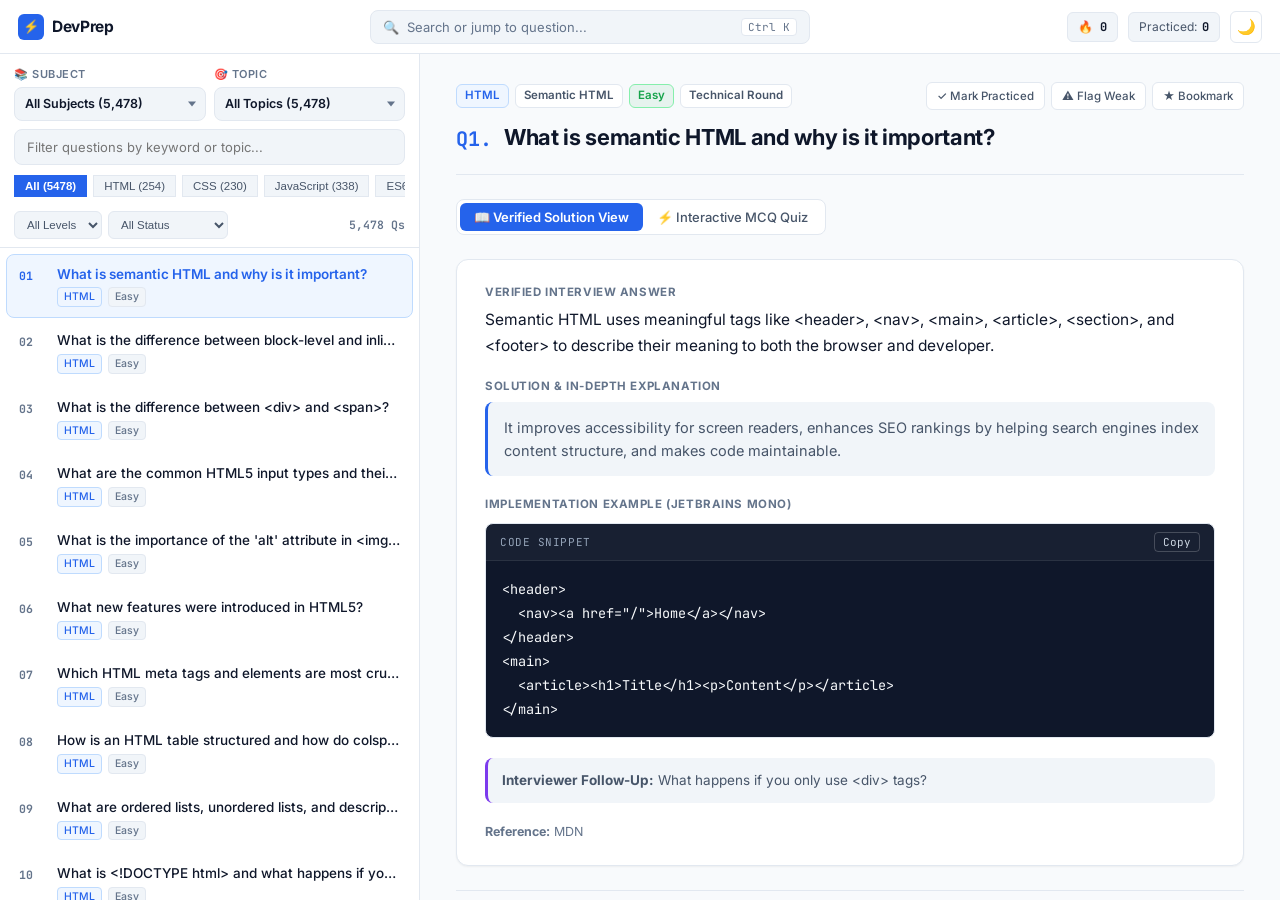
==== commit 49b1166a: "Add Subject and Topic top navigation dropdown filters to sidebar" ====
--- a/netlify-deploy/index.html
+++ b/netlify-deploy/index.html
@@ -63,14 +63,42 @@
     <!-- LEFT PANE: Fast Question Explorer -->
     <aside class="explorer-pane" aria-label="Questions Explorer">
       <div class="explorer-top">
-        <input 
-          type="text" 
-          id="explorer-search-input" 
-          class="explorer-input-box" 
-          placeholder="Filter questions by keyword or topic..."
-          autocomplete="off"
-          spellcheck="false"
-        >
+        <!-- Top Subject & Topic Navigation Selectors -->
+        <div class="explorer-nav-dropdowns">
+          <div class="nav-select-group">
+            <label for="select-subject" class="nav-select-label">
+              <span class="nav-label-icon">📚</span> Subject
+            </label>
+            <div class="nav-select-wrapper">
+              <select id="select-subject" class="explorer-nav-select" aria-label="Filter questions by Subject">
+                <option value="All">All Subjects (5,478)</option>
+              </select>
+            </div>
+          </div>
+
+          <div class="nav-select-group">
+            <label for="select-topic" class="nav-select-label">
+              <span class="nav-label-icon">🎯</span> Topic
+            </label>
+            <div class="nav-select-wrapper">
+              <select id="select-topic" class="explorer-nav-select" aria-label="Filter questions by Topic">
+                <option value="All">All Topics</option>
+              </select>
+            </div>
+          </div>
+        </div>
+
+        <div class="explorer-search-wrapper">
+          <input 
+            type="text" 
+            id="explorer-search-input" 
+            class="explorer-input-box" 
+            placeholder="Filter questions by keyword or topic..."
+            autocomplete="off"
+            spellcheck="false"
+          >
+          <button id="explorer-search-clear" class="explorer-search-clear" title="Clear search" aria-label="Clear search" style="display:none;">✕</button>
+        </div>
 
         <!-- 22 Subject Carousel Track -->
         <div class="subject-carousel" id="subject-carousel-track">
--- a/netlify-deploy/clean-reader.css
+++ b/netlify-deploy/clean-reader.css
@@ -278,13 +278,101 @@
   background-color: var(--bg-surface);
 }
 
+/* Top Subject & Topic Navigation Filter Bar */
+.explorer-nav-dropdowns {
+  display: grid;
+  grid-template-columns: 1fr 1fr;
+  gap: 8px;
+}
+
+.nav-select-group {
+  display: flex;
+  flex-direction: column;
+  gap: 4px;
+  min-width: 0;
+}
+
+.nav-select-label {
+  font-size: 11px;
+  font-weight: 600;
+  text-transform: uppercase;
+  letter-spacing: 0.04em;
+  color: var(--text-muted);
+  display: flex;
+  align-items: center;
+  gap: 4px;
+  user-select: none;
+}
+
+.nav-label-icon {
+  font-size: 11px;
+  line-height: 1;
+}
+
+.nav-select-wrapper {
+  position: relative;
+  width: 100%;
+}
+
+.explorer-nav-select {
+  width: 100%;
+  height: 34px;
+  background-color: var(--bg-hover);
+  border: 1px solid var(--border-color);
+  border-radius: var(--radius-md);
+  padding: 0 24px 0 10px;
+  font-size: 12.5px;
+  font-weight: 600;
+  color: var(--text-primary);
+  outline: none;
+  cursor: pointer;
+  appearance: none;
+  -webkit-appearance: none;
+  text-overflow: ellipsis;
+  white-space: nowrap;
+  overflow: hidden;
+  font-family: var(--font-sans);
+  transition: all 0.15s ease;
+}
+
+.explorer-nav-select:hover {
+  border-color: var(--border-hover);
+  background-color: var(--bg-surface);
+}
+
+.explorer-nav-select:focus {
+  border-color: var(--accent-primary);
+  background-color: var(--bg-surface);
+  box-shadow: 0 0 0 2px rgba(14, 165, 233, 0.15);
+}
+
+.nav-select-wrapper::after {
+  content: "";
+  position: absolute;
+  right: 10px;
+  top: 50%;
+  transform: translateY(-50%);
+  width: 0;
+  height: 0;
+  border-left: 4px solid transparent;
+  border-right: 4px solid transparent;
+  border-top: 5px solid var(--text-muted);
+  pointer-events: none;
+}
+
+/* Search Input Wrapper */
+.explorer-search-wrapper {
+  position: relative;
+  width: 100%;
+}
+
 .explorer-input-box {
   width: 100%;
   height: 36px;
   background-color: var(--bg-hover);
   border: 1px solid var(--border-color);
   border-radius: var(--radius-md);
-  padding: 0 12px;
+  padding: 0 32px 0 12px;
   font-size: 13px;
   color: var(--text-primary);
   outline: none;
@@ -295,6 +383,31 @@
 .explorer-input-box:focus {
   border-color: var(--accent-primary);
   background-color: var(--bg-surface);
+}
+
+.explorer-search-clear {
+  position: absolute;
+  right: 8px;
+  top: 50%;
+  transform: translateY(-50%);
+  width: 20px;
+  height: 20px;
+  border-radius: 50%;
+  background: var(--bg-surface);
+  border: 1px solid var(--border-color);
+  color: var(--text-muted);
+  font-size: 11px;
+  display: flex;
+  align-items: center;
+  justify-content: center;
+  cursor: pointer;
+  padding: 0;
+  transition: all 0.12s ease;
+}
+
+.explorer-search-clear:hover {
+  color: var(--text-primary);
+  border-color: var(--border-hover);
 }
 
 /* Subject Carousel Track */
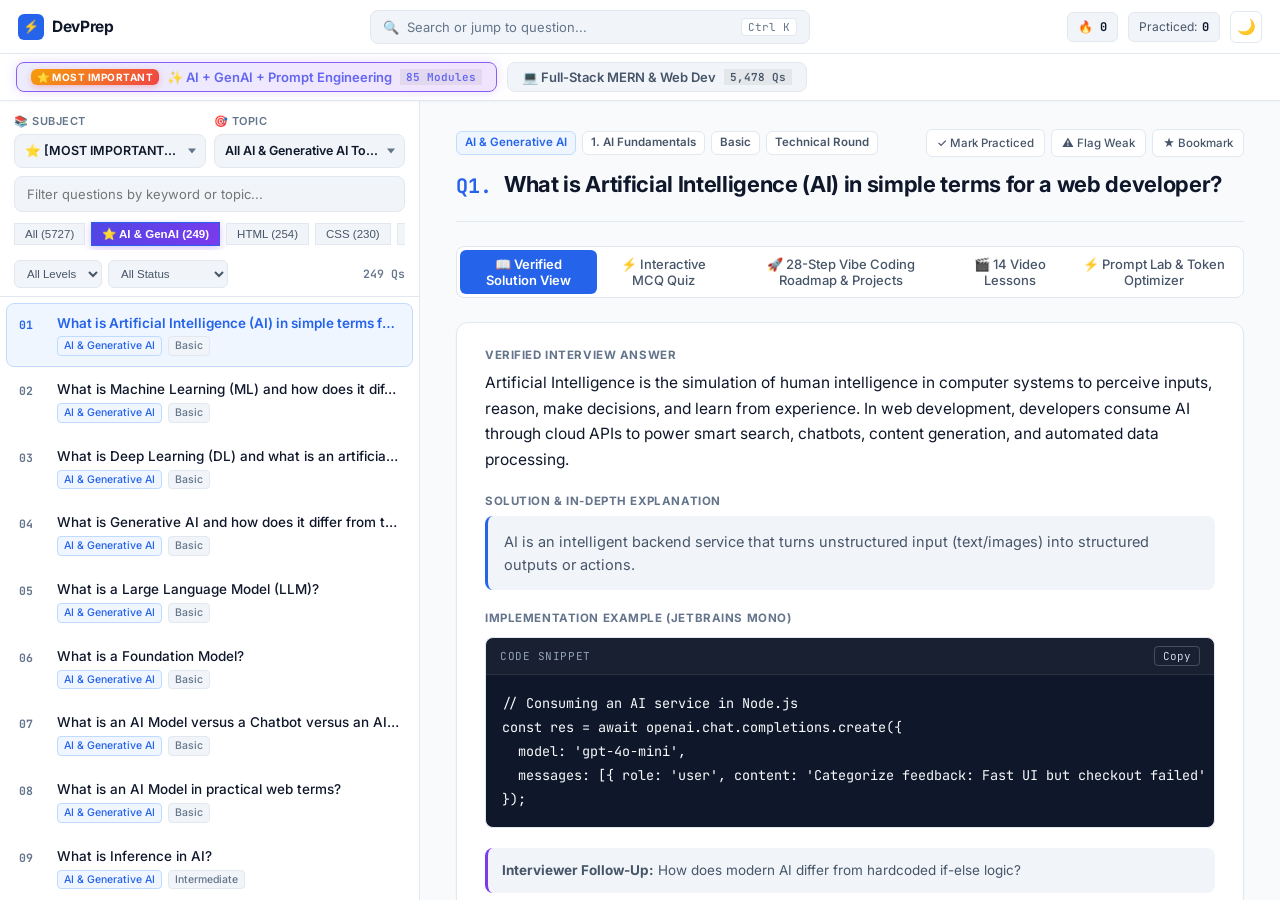
==== commit ee060a52: "feat(ai-curriculum): Add AI + Generative AI + Prompt Engineering + Vibe Coding Masterclass (28 Steps" ====
--- a/netlify-deploy/index.html
+++ b/netlify-deploy/index.html
@@ -54,6 +54,24 @@
       </button>
     </div>
   </header>
+
+  <!-- ========================================================================
+       Curriculum Module Switcher Bar (AI & Prompt Engineering vs Full-Stack)
+       ======================================================================== -->
+  <nav class="curriculum-tabs-bar" aria-label="Curriculum Modules">
+    <div class="curriculum-tabs-inner">
+      <button id="tab-curriculum-ai" class="curriculum-tab-btn active-important" aria-selected="true" role="tab" title="AI, Generative AI & Prompt Engineering Masterclass">
+        <span class="tab-badge-glow">⭐ MOST IMPORTANT</span>
+        <span class="tab-title">✨ AI + GenAI + Prompt Engineering</span>
+        <span class="tab-count-pill">85 Modules</span>
+      </button>
+
+      <button id="tab-curriculum-fullstack" class="curriculum-tab-btn" aria-selected="false" role="tab" title="Full-Stack MERN & Web Developer Question Bank">
+        <span class="tab-title">💻 Full-Stack MERN & Web Dev</span>
+        <span class="tab-count-pill">5,478 Qs</span>
+      </button>
+    </div>
+  </nav>
 
   <!-- ========================================================================
        2. Split-Screen Workspace (Left Explorer + Right Focus Reader)
@@ -167,13 +185,22 @@
           </div>
         </div>
 
-        <!-- Mode Switcher: Solution View vs MCQ Quiz View -->
-        <div class="view-mode-tabs">
-          <button class="view-mode-btn active" id="btn-mode-solution" data-mode="solution">
+        <!-- Mode Switcher: Solution View vs MCQ Quiz View vs Vibe Studio -->
+        <div class="view-mode-tabs" role="tablist">
+          <button class="view-mode-btn active" id="btn-mode-solution" data-mode="solution" role="tab" aria-selected="true">
             📖 Verified Solution View
           </button>
-          <button class="view-mode-btn" id="btn-mode-quiz" data-mode="quiz">
+          <button class="view-mode-btn" id="btn-mode-quiz" data-mode="quiz" role="tab" aria-selected="false">
             ⚡ Interactive MCQ Quiz
+          </button>
+          <button class="view-mode-btn" id="btn-mode-course" data-mode="course" role="tab" aria-selected="false">
+            🚀 28-Step Vibe Coding Roadmap &amp; Projects
+          </button>
+          <button class="view-mode-btn" id="btn-mode-videos" data-mode="videos" role="tab" aria-selected="false">
+            🎬 14 Video Lessons
+          </button>
+          <button class="view-mode-btn" id="btn-mode-prompts" data-mode="prompts" role="tab" aria-selected="false">
+            ⚡ Prompt Lab &amp; Token Optimizer
           </button>
         </div>
 
@@ -230,6 +257,21 @@
               <div class="explanation-card" id="quiz-drawer-expl"></div>
             </div>
           </div>
+        </div>
+
+        <!-- MODE 3: 28-Step Vibe Coding Roadmap & Projects Studio -->
+        <div id="course-view-panel" class="vibe-studio-panel" style="display:none;">
+          <!-- Dynamically populated from window.AI_VIBE_COURSE_DATA.steps -->
+        </div>
+
+        <!-- MODE 4: 14 Video Lessons Masterclass -->
+        <div id="videos-view-panel" class="vibe-studio-panel" style="display:none;">
+          <!-- Dynamically populated from window.AI_VIBE_COURSE_DATA.videos -->
+        </div>
+
+        <!-- MODE 5: 12 Prompt Engineering Lab & Token Optimizer -->
+        <div id="prompts-view-panel" class="vibe-studio-panel" style="display:none;">
+          <!-- Dynamically populated from window.AI_VIBE_COURSE_DATA.promptExercises -->
         </div>
 
         <!-- Bottom Keyboard & Navigation Bar -->
@@ -282,6 +324,7 @@
 
   <!-- 100% Real Question Data & Workspace Engine -->
   <script src="./fresher-data.js?v=10.0"></script>
+  <script src="./ai-genai-data.js?v=1.0"></script>
   <script src="./clean-reader.js?v=10.0"></script>
 </body>
 </html>
--- a/netlify-deploy/clean-reader.css
+++ b/netlify-deploy/clean-reader.css
@@ -246,6 +246,109 @@
 .btn-icon:hover {
   background-color: var(--bg-hover);
   color: var(--text-primary);
+}
+
+/* ==========================================================================
+   Curriculum Module Switcher Bar (AI & Prompt Engineering vs Full-Stack)
+   ========================================================================== */
+.curriculum-tabs-bar {
+  background-color: var(--bg-surface);
+  border-bottom: 1px solid var(--border-color);
+  padding: 8px 16px;
+  display: flex;
+  align-items: center;
+  justify-content: flex-start;
+  z-index: 10;
+  box-shadow: 0 1px 3px rgba(0, 0, 0, 0.03);
+}
+
+.curriculum-tabs-inner {
+  display: flex;
+  align-items: center;
+  gap: 10px;
+}
+
+.curriculum-tab-btn {
+  display: flex;
+  align-items: center;
+  gap: 8px;
+  padding: 6px 14px;
+  border-radius: var(--radius-md);
+  background: var(--bg-hover);
+  border: 1px solid var(--border-color);
+  color: var(--text-secondary);
+  font-size: 13px;
+  font-weight: 600;
+  cursor: pointer;
+  transition: all 0.2s ease;
+  font-family: var(--font-sans);
+  user-select: none;
+}
+
+.curriculum-tab-btn:hover {
+  background: var(--bg-surface);
+  border-color: var(--border-hover);
+  color: var(--text-primary);
+}
+
+.curriculum-tab-btn.active-important {
+  background: linear-gradient(135deg, rgba(99, 102, 241, 0.12), rgba(168, 85, 247, 0.16));
+  border-color: #8b5cf6;
+  color: #6366f1;
+  box-shadow: 0 0 12px rgba(139, 92, 246, 0.2);
+}
+
+[data-theme="dark"] .curriculum-tab-btn.active-important {
+  background: linear-gradient(135deg, rgba(99, 102, 241, 0.25), rgba(168, 85, 247, 0.3));
+  border-color: #a855f7;
+  color: #c084fc;
+  box-shadow: 0 0 16px rgba(168, 85, 247, 0.35);
+}
+
+.curriculum-tab-btn.active-fullstack {
+  background: var(--bg-surface);
+  border-color: var(--accent-primary);
+  color: var(--accent-primary);
+  font-weight: 700;
+}
+
+.tab-badge-glow {
+  font-size: 10px;
+  font-weight: 700;
+  letter-spacing: 0.05em;
+  text-transform: uppercase;
+  background: linear-gradient(135deg, #f59e0b, #ef4444);
+  color: #ffffff;
+  padding: 2px 6px;
+  border-radius: var(--radius-sm);
+  box-shadow: 0 2px 6px rgba(239, 68, 68, 0.3);
+  animation: pulse-glow 2s infinite ease-in-out;
+}
+
+@keyframes pulse-glow {
+  0%, 100% { opacity: 0.95; transform: scale(1); }
+  50% { opacity: 1; transform: scale(1.03); }
+}
+
+.tab-count-pill {
+  font-size: 11px;
+  font-family: var(--font-mono);
+  padding: 1px 6px;
+  border-radius: var(--radius-full);
+  background: rgba(0, 0, 0, 0.06);
+  color: inherit;
+}
+
+[data-theme="dark"] .tab-count-pill {
+  background: rgba(255, 255, 255, 0.1);
+}
+
+.subject-chip.chip-ai-featured {
+  background: linear-gradient(135deg, #4f46e5, #7c3aed);
+  border-color: #7c3aed;
+  color: #ffffff;
+  font-weight: 700;
+  box-shadow: 0 2px 8px rgba(124, 58, 237, 0.3);
 }
 
 /* ==========================================================================
@@ -1155,3 +1258,449 @@
     height: 55%;
   }
 }
+
+/* ==========================================================================
+   Vibe Coding Studio, Video Lessons & Prompt Optimizer Components
+   ========================================================================== */
+.vibe-studio-panel {
+  display: flex;
+  flex-direction: column;
+  gap: 22px;
+  animation: fadeIn 0.25s ease-out;
+}
+
+@keyframes fadeIn {
+  from { opacity: 0; transform: translateY(6px); }
+  to { opacity: 1; transform: translateY(0); }
+}
+
+.vibe-hero-banner {
+  background: linear-gradient(135deg, rgba(37, 99, 235, 0.08) 0%, rgba(124, 58, 237, 0.08) 100%);
+  border: 1px solid var(--accent-border);
+  border-radius: var(--radius-lg);
+  padding: 24px 28px;
+  position: relative;
+  overflow: hidden;
+}
+
+[data-theme="dark"] .vibe-hero-banner {
+  background: linear-gradient(135deg, rgba(37, 99, 235, 0.15) 0%, rgba(124, 58, 237, 0.15) 100%);
+  border-color: rgba(96, 165, 250, 0.25);
+}
+
+.vibe-hero-badge {
+  display: inline-flex;
+  align-items: center;
+  gap: 6px;
+  background: linear-gradient(90deg, #f59e0b, #ef4444);
+  color: #ffffff;
+  font-size: 11px;
+  font-weight: 700;
+  text-transform: uppercase;
+  letter-spacing: 0.06em;
+  padding: 4px 10px;
+  border-radius: 999px;
+  margin-bottom: 12px;
+  box-shadow: 0 2px 8px rgba(245, 158, 11, 0.35);
+}
+
+.vibe-hero-title {
+  font-size: 24px;
+  font-weight: 800;
+  color: var(--text-primary);
+  margin-bottom: 8px;
+  letter-spacing: -0.02em;
+}
+
+.vibe-hero-philosophy {
+  display: flex;
+  flex-wrap: wrap;
+  align-items: center;
+  gap: 8px;
+  margin-top: 14px;
+  padding-top: 14px;
+  border-top: 1px dashed var(--border-color);
+  font-size: 12px;
+  font-weight: 600;
+  color: var(--text-muted);
+}
+
+.philosophy-step {
+  display: inline-flex;
+  align-items: center;
+  gap: 4px;
+  padding: 4px 9px;
+  background: var(--bg-surface);
+  border: 1px solid var(--border-color);
+  border-radius: var(--radius-sm);
+  color: var(--text-primary);
+}
+
+.philosophy-arrow {
+  color: var(--accent-primary);
+  font-weight: bold;
+}
+
+.vibe-filter-bar {
+  display: flex;
+  flex-wrap: wrap;
+  gap: 8px;
+  margin-bottom: 8px;
+}
+
+.vibe-filter-pill {
+  padding: 6px 14px;
+  font-size: 12.5px;
+  font-weight: 600;
+  background: var(--bg-surface);
+  border: 1px solid var(--border-color);
+  border-radius: 999px;
+  color: var(--text-secondary);
+  cursor: pointer;
+  transition: all 0.15s ease;
+}
+
+.vibe-filter-pill:hover {
+  border-color: var(--accent-primary);
+  color: var(--accent-primary);
+}
+
+.vibe-filter-pill.active {
+  background: var(--accent-primary);
+  border-color: var(--accent-primary);
+  color: #ffffff;
+}
+
+/* Step Card */
+.vibe-step-card {
+  background: var(--bg-surface);
+  border: 1px solid var(--border-color);
+  border-radius: var(--radius-lg);
+  padding: 24px;
+  box-shadow: var(--shadow-card);
+  transition: border-color 0.2s ease, box-shadow 0.2s ease;
+  scroll-margin-top: 80px;
+}
+
+.vibe-step-card:hover {
+  border-color: var(--border-hover);
+  box-shadow: var(--shadow-sm);
+}
+
+.vibe-step-header {
+  display: flex;
+  align-items: flex-start;
+  justify-content: space-between;
+  gap: 16px;
+  margin-bottom: 16px;
+  padding-bottom: 14px;
+  border-bottom: 1px solid var(--border-subtle);
+}
+
+.vibe-step-num-pill {
+  background: var(--accent-subtle);
+  color: var(--accent-primary);
+  border: 1px solid var(--accent-border);
+  font-size: 11px;
+  font-weight: 700;
+  text-transform: uppercase;
+  padding: 4px 10px;
+  border-radius: var(--radius-sm);
+  display: inline-block;
+  margin-bottom: 6px;
+}
+
+.vibe-step-title {
+  font-size: 18px;
+  font-weight: 700;
+  color: var(--text-primary);
+  letter-spacing: -0.01em;
+}
+
+.vibe-step-body {
+  font-size: 14px;
+  line-height: 1.7;
+  color: var(--text-secondary);
+}
+
+.vibe-step-body p {
+  margin-bottom: 12px;
+}
+
+.vibe-step-body ul {
+  padding-left: 20px;
+  margin-bottom: 14px;
+}
+
+.vibe-step-body li {
+  margin-bottom: 6px;
+}
+
+.vibe-workflow-box {
+  background: #0f172a;
+  color: #e2e8f0;
+  border-radius: var(--radius-md);
+  padding: 16px 20px;
+  margin: 16px 0;
+  font-family: var(--font-mono);
+  font-size: 13px;
+  line-height: 1.6;
+  overflow-x: auto;
+  border: 1px solid #1e293b;
+}
+
+.vibe-activity-box {
+  background: rgba(37, 99, 235, 0.04);
+  border: 1px dashed var(--accent-border);
+  border-radius: var(--radius-md);
+  padding: 18px 20px;
+  margin-top: 18px;
+}
+
+[data-theme="dark"] .vibe-activity-box {
+  background: rgba(37, 99, 235, 0.08);
+  border-color: rgba(96, 165, 250, 0.3);
+}
+
+.vibe-activity-title {
+  display: flex;
+  align-items: center;
+  gap: 8px;
+  font-size: 14px;
+  font-weight: 700;
+  color: var(--accent-primary);
+  margin-bottom: 8px;
+}
+
+.vibe-model-solution-toggle {
+  background: var(--bg-surface);
+  border: 1px solid var(--border-color);
+  color: var(--text-primary);
+  font-size: 12px;
+  font-weight: 600;
+  padding: 6px 12px;
+  border-radius: var(--radius-sm);
+  cursor: pointer;
+  margin-top: 10px;
+  transition: all 0.15s ease;
+}
+
+.vibe-model-solution-toggle:hover {
+  border-color: var(--accent-primary);
+  color: var(--accent-primary);
+}
+
+.vibe-model-solution-content {
+  display: none;
+  margin-top: 12px;
+  padding-top: 12px;
+  border-top: 1px solid var(--border-color);
+  font-size: 13px;
+  color: var(--text-secondary);
+}
+
+.vibe-model-solution-content.open {
+  display: block;
+}
+
+/* Video Lessons Grid */
+.vibe-video-grid {
+  display: grid;
+  grid-template-columns: repeat(auto-fill, minmax(360px, 1fr));
+  gap: 20px;
+}
+
+.vibe-video-card {
+  background: var(--bg-surface);
+  border: 1px solid var(--border-color);
+  border-radius: var(--radius-lg);
+  padding: 20px;
+  display: flex;
+  flex-direction: column;
+  box-shadow: var(--shadow-card);
+  transition: all 0.2s ease;
+}
+
+.vibe-video-card:hover {
+  border-color: var(--accent-border);
+  box-shadow: var(--shadow-sm);
+  transform: translateY(-2px);
+}
+
+.vibe-video-player-mock {
+  position: relative;
+  background: #0f172a;
+  border-radius: var(--radius-md);
+  aspect-ratio: 16 / 9;
+  display: flex;
+  flex-direction: column;
+  align-items: center;
+  justify-content: center;
+  color: #ffffff;
+  overflow: hidden;
+  margin-bottom: 16px;
+  border: 1px solid #1e293b;
+}
+
+.vibe-video-play-btn {
+  width: 48px;
+  height: 48px;
+  border-radius: 50%;
+  background: rgba(37, 99, 235, 0.9);
+  display: flex;
+  align-items: center;
+  justify-content: center;
+  font-size: 18px;
+  box-shadow: 0 4px 14px rgba(37, 99, 235, 0.5);
+  margin-bottom: 10px;
+}
+
+.vibe-video-badge-pill {
+  position: absolute;
+  top: 10px;
+  right: 10px;
+  background: rgba(0, 0, 0, 0.7);
+  backdrop-filter: blur(4px);
+  color: #f8fafc;
+  font-size: 11px;
+  font-weight: 600;
+  padding: 3px 8px;
+  border-radius: var(--radius-sm);
+}
+
+.vibe-video-title {
+  font-size: 16px;
+  font-weight: 700;
+  color: var(--text-primary);
+  margin-bottom: 8px;
+}
+
+.vibe-video-desc {
+  font-size: 13px;
+  color: var(--text-secondary);
+  line-height: 1.6;
+  margin-bottom: 14px;
+  flex-grow: 1;
+}
+
+.vibe-video-prompt-box {
+  background: var(--bg-hover);
+  border: 1px solid var(--border-color);
+  border-radius: var(--radius-sm);
+  padding: 10px 12px;
+  font-family: var(--font-mono);
+  font-size: 12px;
+  margin-bottom: 12px;
+  color: var(--text-primary);
+  display: flex;
+  justify-content: space-between;
+  align-items: center;
+}
+
+/* Prompt Engineering Lab */
+.vibe-prompt-grid {
+  display: flex;
+  flex-direction: column;
+  gap: 20px;
+}
+
+.vibe-prompt-card {
+  background: var(--bg-surface);
+  border: 1px solid var(--border-color);
+  border-radius: var(--radius-lg);
+  padding: 22px;
+  box-shadow: var(--shadow-card);
+}
+
+.vibe-prompt-compare-cols {
+  display: grid;
+  grid-template-columns: 1fr 1fr;
+  gap: 16px;
+  margin: 16px 0;
+}
+
+@media (max-width: 800px) {
+  .vibe-prompt-compare-cols {
+    grid-template-columns: 1fr;
+  }
+}
+
+.vibe-prompt-col {
+  border-radius: var(--radius-md);
+  padding: 16px;
+  display: flex;
+  flex-direction: column;
+}
+
+.vibe-prompt-col.bad {
+  background: var(--color-error-bg);
+  border: 1px solid var(--color-error-border);
+}
+
+.vibe-prompt-col.improved {
+  background: var(--color-success-bg);
+  border: 1px solid var(--color-success-border);
+}
+
+.vibe-prompt-tag {
+  font-size: 11px;
+  font-weight: 700;
+  text-transform: uppercase;
+  margin-bottom: 8px;
+  display: inline-block;
+}
+
+.vibe-prompt-tag.bad { color: var(--color-error); }
+.vibe-prompt-tag.improved { color: var(--color-success); }
+
+.vibe-prompt-text {
+  font-family: var(--font-mono);
+  font-size: 12.5px;
+  line-height: 1.6;
+  white-space: pre-wrap;
+  background: var(--bg-surface);
+  border: 1px solid var(--border-color);
+  border-radius: var(--radius-sm);
+  padding: 12px;
+  margin-bottom: 10px;
+  color: var(--text-primary);
+  flex-grow: 1;
+}
+
+.token-metric-strip {
+  display: flex;
+  align-items: center;
+  justify-content: space-between;
+  padding: 12px 16px;
+  background: var(--accent-subtle);
+  border: 1px solid var(--accent-border);
+  border-radius: var(--radius-md);
+  font-size: 13px;
+  font-weight: 600;
+  color: var(--accent-primary);
+}
+
+.token-savings-pill {
+  background: var(--color-success);
+  color: #ffffff;
+  padding: 4px 10px;
+  border-radius: 999px;
+  font-size: 11.5px;
+  font-weight: 700;
+}
+
+/* Smooth Scrolling & Accessibility */
+html {
+  scroll-behavior: smooth;
+}
+
+@media (prefers-reduced-motion: reduce) {
+  html {
+    scroll-behavior: auto;
+  }
+  *, *::before, *::after {
+    animation-duration: 0.01ms !important;
+    animation-iteration-count: 1 !important;
+    transition-duration: 0.01ms !important;
+  }
+}
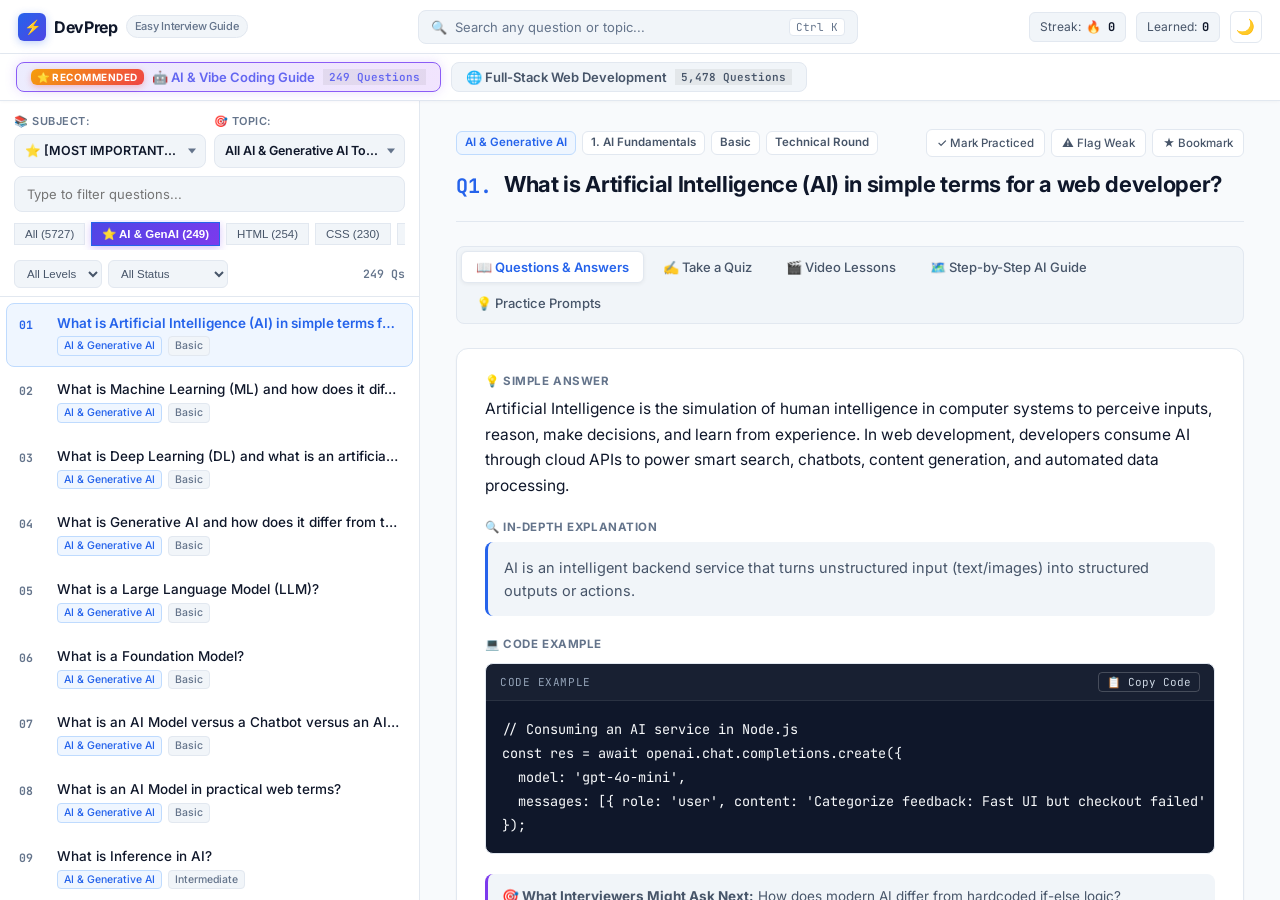
==== commit c1eb5dce: "feat(ui): add working interactive video lessons, modern clean UI, and simple English navigation" ====
--- a/netlify-deploy/index.html
+++ b/netlify-deploy/index.html
@@ -12,7 +12,7 @@
   <link rel="preconnect" href="https://fonts.gstatic.com" crossorigin>
   <link href="https://fonts.googleapis.com/css2?family=Inter:wght@400;500;600;700&family=JetBrains+Mono:wght@400;500;600&display=swap" rel="stylesheet">
 
-  <link rel="stylesheet" href="./clean-reader.css?v=10.0">
+  <link rel="stylesheet" href="./clean-reader.css?v=12.0">
 </head>
 <body>
 
@@ -21,18 +21,19 @@
        ======================================================================== -->
   <header class="workspace-header">
     <div class="header-left">
-      <a href="#" class="brand-wrap" id="brand-reset" title="DevPrep Workspace">
+      <a href="#" class="brand-wrap" id="brand-reset" title="DevPrep — Easy Learning Portal">
         <span class="brand-spark">⚡</span>
-        <span>DevPrep</span>
+        <span class="brand-name">DevPrep</span>
+        <span class="brand-tag">Easy Interview Guide</span>
       </a>
     </div>
 
-    <!-- Center Command Palette Button (Ctrl+K) -->
+    <!-- Center Search Button (Ctrl+K) -->
     <div class="header-center">
-      <button id="btn-open-cmd" class="cmd-search-btn" title="Open Command Palette (Ctrl+K / Cmd+K)">
+      <button id="btn-open-cmd" class="cmd-search-btn" title="Search any question (Ctrl+K)">
         <span style="display:flex; align-items:center; gap:8px;">
           <span>🔍</span>
-          <span>Search or jump to question...</span>
+          <span>Search any question or topic...</span>
         </span>
         <kbd class="kbd-badge">Ctrl K</kbd>
       </button>
@@ -40,35 +41,36 @@
 
     <div class="header-right">
       <div class="hud-chip" title="Daily streak of correct answers">
+        <span>Streak:</span>
         <strong id="hud-streak">🔥 0</strong>
       </div>
 
-      <div class="hud-chip" title="Total questions marked as practiced">
-        <span>Practiced:</span>
+      <div class="hud-chip" title="Total questions marked as learned">
+        <span>Learned:</span>
         <strong id="hud-practiced">0</strong>
       </div>
 
       <!-- Theme Switcher -->
-      <button id="btn-theme-toggle" class="btn-icon" title="Toggle dark/light theme" aria-label="Toggle theme">
+      <button id="btn-theme-toggle" class="btn-icon" title="Switch dark/light mode" aria-label="Toggle theme">
         🌙
       </button>
     </div>
   </header>
 
   <!-- ========================================================================
-       Curriculum Module Switcher Bar (AI & Prompt Engineering vs Full-Stack)
+       Curriculum Module Switcher Bar (Simple English)
        ======================================================================== -->
-  <nav class="curriculum-tabs-bar" aria-label="Curriculum Modules">
+  <nav class="curriculum-tabs-bar" aria-label="Learning Guides">
     <div class="curriculum-tabs-inner">
-      <button id="tab-curriculum-ai" class="curriculum-tab-btn active-important" aria-selected="true" role="tab" title="AI, Generative AI & Prompt Engineering Masterclass">
-        <span class="tab-badge-glow">⭐ MOST IMPORTANT</span>
-        <span class="tab-title">✨ AI + GenAI + Prompt Engineering</span>
-        <span class="tab-count-pill">85 Modules</span>
+      <button id="tab-curriculum-ai" class="curriculum-tab-btn active-important" aria-selected="true" role="tab" title="AI & Vibe Coding Guide">
+        <span class="tab-badge-glow">⭐ RECOMMENDED</span>
+        <span class="tab-title">🤖 AI &amp; Vibe Coding Guide</span>
+        <span class="tab-count-pill">249 Questions</span>
       </button>
 
-      <button id="tab-curriculum-fullstack" class="curriculum-tab-btn" aria-selected="false" role="tab" title="Full-Stack MERN & Web Developer Question Bank">
-        <span class="tab-title">💻 Full-Stack MERN & Web Dev</span>
-        <span class="tab-count-pill">5,478 Qs</span>
+      <button id="tab-curriculum-fullstack" class="curriculum-tab-btn" aria-selected="false" role="tab" title="Full-Stack Web Development Question Bank">
+        <span class="tab-title">🌐 Full-Stack Web Development</span>
+        <span class="tab-count-pill">5,478 Questions</span>
       </button>
     </div>
   </nav>
@@ -85,7 +87,7 @@
         <div class="explorer-nav-dropdowns">
           <div class="nav-select-group">
             <label for="select-subject" class="nav-select-label">
-              <span class="nav-label-icon">📚</span> Subject
+              <span class="nav-label-icon">📚</span> Subject:
             </label>
             <div class="nav-select-wrapper">
               <select id="select-subject" class="explorer-nav-select" aria-label="Filter questions by Subject">
@@ -96,7 +98,7 @@
 
           <div class="nav-select-group">
             <label for="select-topic" class="nav-select-label">
-              <span class="nav-label-icon">🎯</span> Topic
+              <span class="nav-label-icon">🎯</span> Topic:
             </label>
             <div class="nav-select-wrapper">
               <select id="select-topic" class="explorer-nav-select" aria-label="Filter questions by Topic">
@@ -111,7 +113,7 @@
             type="text" 
             id="explorer-search-input" 
             class="explorer-input-box" 
-            placeholder="Filter questions by keyword or topic..."
+            placeholder="Type to filter questions..."
             autocomplete="off"
             spellcheck="false"
           >
@@ -166,14 +168,14 @@
             </div>
 
             <div class="focus-actions">
-              <button id="btn-focus-practice" class="btn-focus-action" title="Mark as practiced">
-                ✓ Mark Practiced
+              <button id="btn-focus-practice" class="btn-focus-action" title="Mark this question as learned">
+                ✓ Mark as Learned
               </button>
-              <button id="btn-focus-weak" class="btn-focus-action" title="Flag as needing practice">
-                ⚠ Flag Weak
+              <button id="btn-focus-weak" class="btn-focus-action" title="Mark for practice">
+                ⚠ Need Practice
               </button>
-              <button id="btn-focus-save" class="btn-focus-action" title="Bookmark question">
-                ★ Bookmark
+              <button id="btn-focus-save" class="btn-focus-action" title="Save question">
+                ★ Save
               </button>
             </div>
           </div>
@@ -185,43 +187,43 @@
           </div>
         </div>
 
-        <!-- Mode Switcher: Solution View vs MCQ Quiz View vs Vibe Studio -->
+        <!-- Mode Switcher: Simple & Friendly English -->
         <div class="view-mode-tabs" role="tablist">
           <button class="view-mode-btn active" id="btn-mode-solution" data-mode="solution" role="tab" aria-selected="true">
-            📖 Verified Solution View
+            📖 Questions &amp; Answers
           </button>
           <button class="view-mode-btn" id="btn-mode-quiz" data-mode="quiz" role="tab" aria-selected="false">
-            ⚡ Interactive MCQ Quiz
+            ✍️ Take a Quiz
+          </button>
+          <button class="view-mode-btn" id="btn-mode-videos" data-mode="videos" role="tab" aria-selected="false">
+            🎬 Video Lessons
           </button>
           <button class="view-mode-btn" id="btn-mode-course" data-mode="course" role="tab" aria-selected="false">
-            🚀 28-Step Vibe Coding Roadmap &amp; Projects
-          </button>
-          <button class="view-mode-btn" id="btn-mode-videos" data-mode="videos" role="tab" aria-selected="false">
-            🎬 14 Video Lessons
+            🗺️ Step-by-Step AI Guide
           </button>
           <button class="view-mode-btn" id="btn-mode-prompts" data-mode="prompts" role="tab" aria-selected="false">
-            ⚡ Prompt Lab &amp; Token Optimizer
-          </button>
-        </div>
-
-        <!-- MODE 1: Verified Solution View -->
+            💡 Practice Prompts
+          </button>
+        </div>
+
+        <!-- MODE 1: Questions & Answers View -->
         <div id="solution-view-panel" class="solution-box">
           <div class="solution-section">
-            <div class="solution-label">Verified Interview Answer</div>
+            <div class="solution-label">💡 Simple Answer</div>
             <div class="solution-body" id="focus-answer-text"></div>
           </div>
 
           <div class="solution-section" id="focus-expl-wrap" style="display:none;">
-            <div class="solution-label">Solution &amp; In-Depth Explanation</div>
+            <div class="solution-label">🔍 In-Depth Explanation</div>
             <div class="explanation-card" id="focus-expl-text"></div>
           </div>
 
           <div class="solution-section" id="focus-code-wrap" style="display:none;">
-            <div class="solution-label">Implementation Example (JetBrains Mono)</div>
+            <div class="solution-label">💻 Code Example</div>
             <div class="code-container">
               <div class="code-header">
-                <span>Code snippet</span>
-                <button class="btn-code-copy" id="btn-code-copy">Copy</button>
+                <span>Code Example</span>
+                <button class="btn-code-copy" id="btn-code-copy">📋 Copy Code</button>
               </div>
               <pre><code id="focus-code-text"></code></pre>
             </div>
@@ -229,31 +231,31 @@
 
           <div class="solution-section" id="focus-followup-wrap" style="display:none;">
             <div class="followup-alert">
-              <strong>Interviewer Follow-Up:</strong> <span id="focus-followup-text"></span>
+              <strong>🎯 What Interviewers Might Ask Next:</strong> <span id="focus-followup-text"></span>
             </div>
           </div>
 
           <div class="solution-section" id="focus-ref-wrap" style="display:none;">
             <div style="font-size:12.5px; color:var(--text-muted);">
-              <strong>Reference:</strong> <span id="focus-ref-text"></span>
-            </div>
-          </div>
-        </div>
-
-        <!-- MODE 2: Interactive MCQ Quiz View -->
+              <strong>📚 Learning Resource:</strong> <span id="focus-ref-text"></span>
+            </div>
+          </div>
+        </div>
+
+        <!-- MODE 2: Take a Quiz View -->
         <div id="quiz-view-panel" style="display:none;">
           <div class="mcq-options-container" id="focus-mcq-options">
             <!-- Populated dynamically: [A], [B], [C], [D] -->
           </div>
 
           <div class="solution-box" id="quiz-solution-drawer" style="display:none;">
-            <div class="solution-answer-key-pill" id="quiz-key-pill">🔑 Answer Key: Option A</div>
+            <div class="solution-answer-key-pill" id="quiz-key-pill">✅ Correct Answer</div>
             <div class="solution-section">
-              <div class="solution-label">Verified Answer</div>
+              <div class="solution-label">Simple Answer</div>
               <div class="solution-body" id="quiz-drawer-answer"></div>
             </div>
             <div class="solution-section" id="quiz-drawer-expl-wrap" style="display:none;">
-              <div class="solution-label">Explanation</div>
+              <div class="solution-label">Why This Is Correct</div>
               <div class="explanation-card" id="quiz-drawer-expl"></div>
             </div>
           </div>
@@ -274,18 +276,18 @@
           <!-- Dynamically populated from window.AI_VIBE_COURSE_DATA.promptExercises -->
         </div>
 
-        <!-- Bottom Keyboard & Navigation Bar -->
+        <!-- Bottom Navigation Bar -->
         <div class="focus-bottom-nav">
           <div class="shortcut-hints">
-            <span><kbd>J</kbd> Next</span>
-            <span><kbd>K</kbd> Prev</span>
-            <span><kbd>1-4</kbd> Pick MCQ</span>
+            <span><kbd>J</kbd> Next Question</span>
+            <span><kbd>K</kbd> Previous Question</span>
+            <span><kbd>1-4</kbd> Pick Option</span>
             <span><kbd>Ctrl K</kbd> Search</span>
           </div>
 
           <div class="nav-buttons-group">
             <button id="btn-nav-prev" class="btn-nav btn-nav-secondary">
-              ← Prev (K)
+              ← Previous (K)
             </button>
             <button id="btn-nav-next" class="btn-nav btn-nav-primary">
               Next (J) →
@@ -324,7 +326,7 @@
 
   <!-- 100% Real Question Data & Workspace Engine -->
   <script src="./fresher-data.js?v=10.0"></script>
-  <script src="./ai-genai-data.js?v=1.0"></script>
-  <script src="./clean-reader.js?v=10.0"></script>
+  <script src="./ai-genai-data.js?v=12.0"></script>
+  <script src="./clean-reader.js?v=12.0"></script>
 </body>
 </html>
--- a/netlify-deploy/clean-reader.css
+++ b/netlify-deploy/clean-reader.css
@@ -155,15 +155,34 @@
 }
 
 .brand-spark {
-  width: 26px;
-  height: 26px;
-  background-color: var(--accent-primary);
+  width: 28px;
+  height: 28px;
+  background: linear-gradient(135deg, var(--accent-primary), #4f46e5);
   color: #ffffff;
   border-radius: var(--radius-sm);
   display: flex;
   align-items: center;
   justify-content: center;
-  font-size: 13px;
+  font-size: 14px;
+  box-shadow: 0 2px 8px rgba(37, 99, 235, 0.3);
+}
+
+.brand-name {
+  font-size: 16px;
+  font-weight: 700;
+  color: var(--text-primary);
+  letter-spacing: -0.02em;
+}
+
+.brand-tag {
+  font-size: 11px;
+  font-weight: 500;
+  color: var(--text-muted);
+  background: var(--bg-hover);
+  border: 1px solid var(--border-color);
+  padding: 2px 8px;
+  border-radius: 12px;
+  display: inline-block;
 }
 
 .header-center {
@@ -824,33 +843,50 @@
   flex: 1;
 }
 
-/* Mode Switcher Tabs (Solution vs MCQ Quiz) */
+/* Mode Switcher Tabs (Simple, Modern Pill Container) */
 .view-mode-tabs {
-  display: inline-flex;
-  background-color: var(--bg-surface);
+  display: flex;
+  background-color: var(--bg-hover);
   border: 1px solid var(--border-color);
   border-radius: var(--radius-md);
-  padding: 3px;
+  padding: 4px;
   margin-bottom: 24px;
+  gap: 4px;
+  flex-wrap: wrap;
 }
 
 .view-mode-btn {
-  padding: 6px 14px;
+  padding: 7px 14px;
   border-radius: var(--radius-sm);
-  border: none;
+  border: 1px solid transparent;
   background: transparent;
   color: var(--text-secondary);
   font-size: 13px;
   font-weight: 500;
   cursor: pointer;
-  transition: all 0.15s ease;
+  transition: all 0.15s cubic-bezier(0.4, 0, 0.2, 1);
   font-family: var(--font-sans);
+  display: inline-flex;
+  align-items: center;
+  gap: 6px;
+  user-select: none;
+}
+
+.view-mode-btn:hover {
+  color: var(--text-primary);
+  background-color: rgba(255, 255, 255, 0.6);
+}
+
+[data-theme="dark"] .view-mode-btn:hover {
+  background-color: rgba(255, 255, 255, 0.08);
 }
 
 .view-mode-btn.active {
-  background-color: var(--accent-primary);
-  color: #ffffff;
+  background-color: var(--bg-surface);
+  color: var(--accent-primary);
   font-weight: 600;
+  border-color: var(--border-color);
+  box-shadow: 0 1px 4px rgba(0, 0, 0, 0.06);
 }
 
 /* Interactive MCQ Option List in Focus Pane */
@@ -1503,7 +1539,7 @@
   display: block;
 }
 
-/* Video Lessons Grid */
+/* Video Lessons Grid & Interactive Player */
 .vibe-video-grid {
   display: grid;
   grid-template-columns: repeat(auto-fill, minmax(360px, 1fr));
@@ -1514,7 +1550,7 @@
   background: var(--bg-surface);
   border: 1px solid var(--border-color);
   border-radius: var(--radius-lg);
-  padding: 20px;
+  padding: 18px;
   display: flex;
   flex-direction: column;
   box-shadow: var(--shadow-card);
@@ -1527,74 +1563,383 @@
   transform: translateY(-2px);
 }
 
-.vibe-video-player-mock {
+.vibe-video-player-container {
   position: relative;
-  background: #0f172a;
+  background: #090d16;
   border-radius: var(--radius-md);
   aspect-ratio: 16 / 9;
+  overflow: hidden;
+  margin-bottom: 12px;
+  border: 1px solid var(--border-color);
+  box-shadow: 0 4px 16px rgba(0, 0, 0, 0.25);
+}
+
+.vibe-video-thumb-screen {
+  width: 100%;
+  height: 100%;
+  position: relative;
   display: flex;
   flex-direction: column;
   align-items: center;
   justify-content: center;
+  background-size: cover;
+  background-position: center;
+  cursor: pointer;
+  transition: filter 0.2s ease, transform 0.2s ease;
+}
+
+.vibe-video-thumb-screen:hover {
+  filter: brightness(1.08);
+}
+
+.vibe-video-thumb-screen:hover .vibe-video-play-btn {
+  transform: scale(1.12);
+  background: #1d4ed8;
+  box-shadow: 0 6px 22px rgba(37, 99, 235, 0.8);
+}
+
+.vibe-video-play-btn {
+  width: 52px;
+  height: 52px;
+  border-radius: 50%;
+  background: var(--accent-primary);
+  border: none;
   color: #ffffff;
-  overflow: hidden;
-  margin-bottom: 16px;
-  border: 1px solid #1e293b;
-}
-
-.vibe-video-play-btn {
-  width: 48px;
-  height: 48px;
-  border-radius: 50%;
-  background: rgba(37, 99, 235, 0.9);
   display: flex;
   align-items: center;
   justify-content: center;
-  font-size: 18px;
-  box-shadow: 0 4px 14px rgba(37, 99, 235, 0.5);
-  margin-bottom: 10px;
+  box-shadow: 0 4px 16px rgba(37, 99, 235, 0.6);
+  cursor: pointer;
+  transition: all 0.2s cubic-bezier(0.4, 0, 0.2, 1);
+  outline: none;
+}
+
+.vibe-play-icon {
+  font-size: 20px;
+  margin-left: 3px;
+  line-height: 1;
+}
+
+.vibe-play-hint {
+  font-size: 11.5px;
+  font-weight: 600;
+  color: #f8fafc;
+  margin-top: 8px;
+  letter-spacing: 0.3px;
+  text-shadow: 0 2px 6px rgba(0, 0, 0, 0.9);
 }
 
 .vibe-video-badge-pill {
   position: absolute;
   top: 10px;
   right: 10px;
-  background: rgba(0, 0, 0, 0.7);
-  backdrop-filter: blur(4px);
+  background: rgba(15, 23, 42, 0.85);
+  backdrop-filter: blur(6px);
   color: #f8fafc;
   font-size: 11px;
   font-weight: 600;
   padding: 3px 8px;
   border-radius: var(--radius-sm);
+  border: 1px solid rgba(255, 255, 255, 0.15);
+  z-index: 2;
+}
+
+.vibe-video-action-bar {
+  display: flex;
+  gap: 8px;
+  margin-bottom: 12px;
+}
+
+.btn-video-act {
+  flex: 1;
+  padding: 6px 10px;
+  border-radius: var(--radius-sm);
+  font-size: 11.5px;
+  font-weight: 600;
+  cursor: pointer;
+  border: 1px solid var(--border-color);
+  background: var(--bg-hover);
+  color: var(--text-primary);
+  transition: all 0.15s ease;
+  text-decoration: none;
+  display: inline-flex;
+  align-items: center;
+  justify-content: center;
+  gap: 4px;
+}
+
+.btn-video-act:hover {
+  background: var(--border-color);
+}
+
+.btn-video-play-inline {
+  background: var(--accent-primary);
+  color: #ffffff;
+  border-color: var(--accent-primary);
+}
+
+.btn-video-play-inline:hover {
+  background: #1d4ed8;
+  color: #ffffff;
+}
+
+.btn-video-yt {
+  flex: 0 0 auto;
+  color: #ef4444;
+  border-color: rgba(239, 68, 68, 0.3);
+  background: rgba(239, 68, 68, 0.06);
+}
+
+.btn-video-yt:hover {
+  background: #ef4444;
+  color: #ffffff;
+  border-color: #ef4444;
+}
+
+/* Inline Video Player Elements */
+.vibe-inline-player-wrapper {
+  width: 100%;
+  height: 100%;
+  display: flex;
+  flex-direction: column;
+  background: #000000;
+}
+
+.vibe-inline-top-bar {
+  display: flex;
+  justify-content: space-between;
+  align-items: center;
+  padding: 6px 10px;
+  background: rgba(15, 23, 42, 0.95);
+  border-bottom: 1px solid rgba(255, 255, 255, 0.1);
+  color: #ffffff;
+  font-size: 11.5px;
+  height: 32px;
+  box-sizing: border-box;
+}
+
+.vibe-inline-title {
+  overflow: hidden;
+  text-overflow: ellipsis;
+  white-space: nowrap;
+  font-weight: 600;
+  max-width: 60%;
+}
+
+.btn-inline-theater,
+.btn-inline-yt,
+.btn-inline-close {
+  background: rgba(255, 255, 255, 0.15);
+  border: none;
+  color: #ffffff;
+  border-radius: 4px;
+  padding: 2px 7px;
+  font-size: 11px;
+  font-weight: 600;
+  cursor: pointer;
+  text-decoration: none;
+  transition: background 0.15s ease;
+  line-height: 1.4;
+}
+
+.btn-inline-theater:hover,
+.btn-inline-yt:hover {
+  background: rgba(255, 255, 255, 0.3);
+  color: #ffffff;
+}
+
+.btn-inline-close:hover {
+  background: #ef4444;
+}
+
+.vibe-inline-iframe-box {
+  flex: 1;
+  width: 100%;
+  height: calc(100% - 32px);
+}
+
+.vibe-video-iframe {
+  width: 100%;
+  height: 100%;
+  border: none;
+  display: block;
 }
 
 .vibe-video-title {
-  font-size: 16px;
+  font-size: 15.5px;
   font-weight: 700;
   color: var(--text-primary);
-  margin-bottom: 8px;
+  margin-bottom: 6px;
+  line-height: 1.35;
 }
 
 .vibe-video-desc {
   font-size: 13px;
   color: var(--text-secondary);
-  line-height: 1.6;
-  margin-bottom: 14px;
-  flex-grow: 1;
+  line-height: 1.55;
+  margin-bottom: 12px;
 }
 
 .vibe-video-prompt-box {
   background: var(--bg-hover);
   border: 1px solid var(--border-color);
   border-radius: var(--radius-sm);
-  padding: 10px 12px;
+  padding: 8px 12px;
   font-family: var(--font-mono);
+  font-size: 11.5px;
+  margin-bottom: 12px;
+  color: var(--text-primary);
+  display: flex;
+  justify-content: space-between;
+  align-items: center;
+}
+
+.vibe-video-exercise-box {
+  background: rgba(37, 99, 235, 0.04);
+  border: 1px dashed var(--accent-border);
+  border-radius: var(--radius-sm);
+  padding: 9px 12px;
+  font-size: 12.5px;
+  margin-bottom: 12px;
+  color: var(--text-secondary);
+  line-height: 1.5;
+}
+
+.vibe-video-questions-box {
+  border-top: 1px solid var(--border-color);
+  padding-top: 10px;
+  margin-top: 2px;
+}
+
+/* Video Theater Modal */
+.vibe-theater-overlay {
+  position: fixed;
+  inset: 0;
+  background: rgba(0, 0, 0, 0.85);
+  backdrop-filter: blur(8px);
+  z-index: 10000;
+  display: flex;
+  align-items: center;
+  justify-content: center;
+  padding: 20px;
+  box-sizing: border-box;
+}
+
+.vibe-theater-box {
+  background: var(--bg-surface);
+  border: 1px solid var(--border-color);
+  border-radius: var(--radius-lg);
+  width: 100%;
+  max-width: 980px;
+  max-height: 92vh;
+  display: flex;
+  flex-direction: column;
+  overflow-y: auto;
+  box-shadow: 0 24px 60px rgba(0, 0, 0, 0.6);
+  animation: theaterFadeIn 0.2s cubic-bezier(0.16, 1, 0.3, 1);
+}
+
+@keyframes theaterFadeIn {
+  from {
+    opacity: 0;
+    transform: scale(0.96);
+  }
+  to {
+    opacity: 1;
+    transform: scale(1);
+  }
+}
+
+.vibe-theater-header {
+  display: flex;
+  justify-content: space-between;
+  align-items: center;
+  padding: 12px 18px;
+  border-bottom: 1px solid var(--border-color);
+  background: var(--bg-surface);
+  position: sticky;
+  top: 0;
+  z-index: 3;
+}
+
+.vibe-theater-player-wrap {
+  width: 100%;
+  aspect-ratio: 16 / 9;
+  background: #000000;
+}
+
+.vibe-theater-iframe {
+  width: 100%;
+  height: 100%;
+  border: none;
+  display: block;
+}
+
+.vibe-theater-info {
+  padding: 20px;
+}
+
+.vibe-theater-title {
+  font-size: 20px;
+  font-weight: 700;
+  margin: 0 0 6px 0;
+  color: var(--text-primary);
+}
+
+.vibe-theater-desc {
+  font-size: 13.5px;
+  color: var(--text-secondary);
+  line-height: 1.6;
+  margin: 0 0 16px 0;
+}
+
+.vibe-theater-section {
+  background: var(--bg-surface);
+  border: 1px solid var(--border-color);
+  border-radius: var(--radius-md);
+  padding: 14px 16px;
+  margin-bottom: 12px;
+}
+
+.btn-theater-close {
+  background: var(--bg-hover);
+  border: 1px solid var(--border-color);
+  color: var(--text-primary);
+  border-radius: 6px;
+  width: 32px;
+  height: 32px;
+  font-size: 14px;
+  cursor: pointer;
+  display: flex;
+  align-items: center;
+  justify-content: center;
+  transition: all 0.15s ease;
+}
+
+.btn-theater-close:hover {
+  background: #ef4444;
+  color: #ffffff;
+  border-color: #ef4444;
+}
+
+.btn-theater-yt {
+  background: rgba(239, 68, 68, 0.1);
+  color: #ef4444;
+  border: 1px solid rgba(239, 68, 68, 0.3);
+  padding: 5px 12px;
+  border-radius: 6px;
   font-size: 12px;
-  margin-bottom: 12px;
-  color: var(--text-primary);
-  display: flex;
-  justify-content: space-between;
-  align-items: center;
+  font-weight: 600;
+  text-decoration: none;
+  display: inline-flex;
+  align-items: center;
+  gap: 4px;
+  transition: all 0.15s ease;
+}
+
+.btn-theater-yt:hover {
+  background: #ef4444;
+  color: #ffffff;
 }
 
 /* Prompt Engineering Lab */
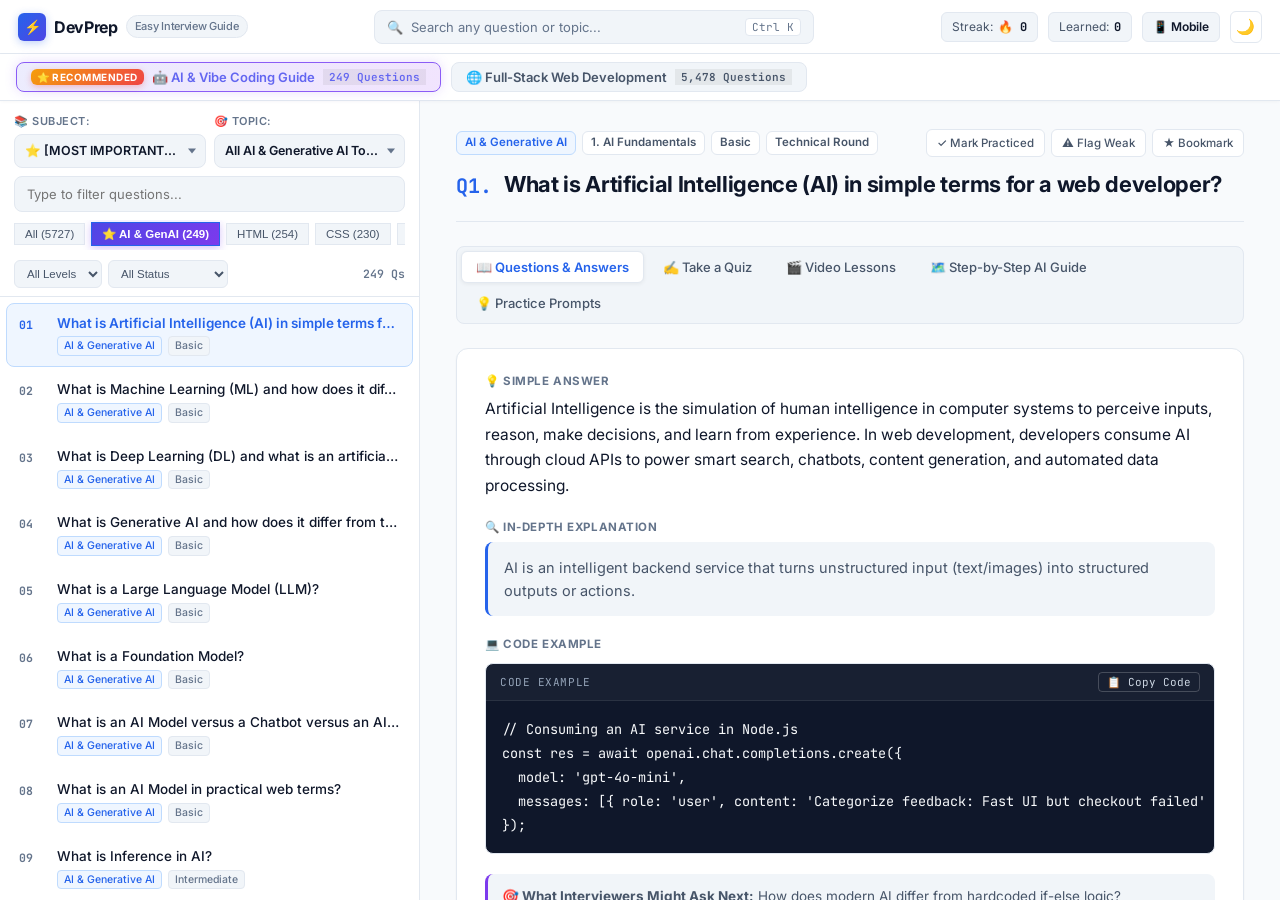
==== commit f992838a: "feat(pwa): add mobile app reader, hamburger drawer navigation, AI curriculum support, and PWA offlin" ====
--- a/netlify-deploy/index.html
+++ b/netlify-deploy/index.html
@@ -7,6 +7,12 @@
   <meta name="description" content="Split-screen developer interview workspace. Left pane question explorer with instant search; right pane focus reader with JetBrains Mono code blocks and interactive MCQ assessment.">
   <meta name="theme-color" content="#ffffff">
 
+  <!-- PWA Icons & Manifest -->
+  <link rel="icon" type="image/svg+xml" href="./icon.svg">
+  <link rel="alternate icon" type="image/png" href="./icon-192.png">
+  <link rel="apple-touch-icon" href="./icon-192.png">
+  <link rel="manifest" href="./manifest.json">
+
   <!-- Inter for Interface, JetBrains Mono for Code -->
   <link rel="preconnect" href="https://fonts.googleapis.com">
   <link rel="preconnect" href="https://fonts.gstatic.com" crossorigin>
@@ -21,6 +27,9 @@
        ======================================================================== -->
   <header class="workspace-header">
     <div class="header-left">
+      <button id="btn-ide-hamburger" class="btn-ide-hamburger" aria-label="Toggle Question List Menu" title="Toggle Menu (☰)">
+        ☰
+      </button>
       <a href="#" class="brand-wrap" id="brand-reset" title="DevPrep — Easy Learning Portal">
         <span class="brand-spark">⚡</span>
         <span class="brand-name">DevPrep</span>
@@ -49,6 +58,11 @@
         <span>Learned:</span>
         <strong id="hud-practiced">0</strong>
       </div>
+
+      <!-- Mobile Reader Platform Link -->
+      <a href="./mobile.html" class="hud-chip mobile-mode-link" title="Open Mobile-First Reader" style="text-decoration:none; color:inherit; font-weight:600; cursor:pointer;">
+        <span>📱 Mobile</span>
+      </a>
 
       <!-- Theme Switcher -->
       <button id="btn-theme-toggle" class="btn-icon" title="Switch dark/light mode" aria-label="Toggle theme">
@@ -159,6 +173,11 @@
 
         <!-- Header: Metadata Badges & Action Buttons -->
         <div class="focus-header">
+          <div class="focus-mobile-bar" id="focus-mobile-bar">
+            <button id="btn-mobile-back" class="btn-mobile-back" aria-label="Back to Questions list">
+              ← Back to Questions
+            </button>
+          </div>
           <div class="focus-meta-row">
             <div class="focus-tags" id="focus-tags-row">
               <span class="badge badge-subject" id="focus-tag-subject">JavaScript</span>
@@ -328,5 +347,18 @@
   <script src="./fresher-data.js?v=10.0"></script>
   <script src="./ai-genai-data.js?v=12.0"></script>
   <script src="./clean-reader.js?v=12.0"></script>
+
+  <!-- PWA Service Worker Registration -->
+  <script>
+    if ('serviceWorker' in navigator) {
+      window.addEventListener('load', () => {
+        navigator.serviceWorker.register('./sw.js').then((reg) => {
+          console.log('[DevPrep PWA] Service Worker registered:', reg.scope);
+        }).catch((err) => {
+          console.warn('[DevPrep PWA] Service Worker registration failed:', err);
+        });
+      });
+    }
+  </script>
 </body>
 </html>
--- a/netlify-deploy/clean-reader.css
+++ b/netlify-deploy/clean-reader.css
@@ -2049,3 +2049,191 @@
     transition-duration: 0.01ms !important;
   }
 }
+
+/* ==========================================================================
+   Mobile Responsiveness & Smartphone Adaptive Layout (< 820px)
+   ========================================================================== */
+.focus-mobile-bar {
+  display: none;
+}
+
+.btn-ide-hamburger {
+  display: none;
+  width: 32px;
+  height: 32px;
+  border-radius: var(--radius-sm);
+  background: var(--bg-hover);
+  border: 1px solid var(--border-color);
+  color: var(--text-primary);
+  font-size: 18px;
+  line-height: 1;
+  align-items: center;
+  justify-content: center;
+  cursor: pointer;
+  margin-right: 6px;
+  transition: all 0.15s ease;
+}
+
+.btn-ide-hamburger:hover {
+  background: var(--bg-surface);
+  border-color: var(--accent-primary);
+  color: var(--accent-primary);
+}
+
+.btn-mobile-back {
+  display: inline-flex;
+  align-items: center;
+  gap: 6px;
+  background: var(--bg-hover);
+  border: 1px solid var(--border-color);
+  border-radius: var(--radius-md);
+  padding: 8px 14px;
+  color: var(--accent-primary);
+  font-size: 13px;
+  font-weight: 700;
+  cursor: pointer;
+  transition: all 0.15s ease;
+  font-family: var(--font-sans);
+}
+
+.btn-mobile-back:hover {
+  background: var(--bg-surface);
+  border-color: var(--accent-border);
+}
+
+@media (max-width: 820px) {
+  /* Header Adjustments */
+  .btn-ide-hamburger {
+    display: inline-flex;
+  }
+
+  .workspace-header {
+    padding: 0 10px;
+    gap: 8px;
+  }
+
+  .brand-tag {
+    display: none;
+  }
+
+  .cmd-search-btn {
+    max-width: 170px;
+    padding: 6px 10px;
+  }
+
+  .cmd-search-btn .kbd-badge {
+    display: none;
+  }
+
+  .hud-chip span {
+    display: none;
+  }
+
+  .mobile-mode-link {
+    display: inline-flex;
+  }
+
+  .curriculum-tabs-bar {
+    padding: 6px 10px;
+    overflow-x: auto;
+    -webkit-overflow-scrolling: touch;
+  }
+
+  .curriculum-tab-btn {
+    white-space: nowrap;
+    padding: 6px 10px;
+    font-size: 12px;
+  }
+
+  /* Split Screen into Mobile Single-Pane Stack */
+  .workspace-body {
+    position: relative;
+    width: 100%;
+    overflow: hidden;
+  }
+
+  .explorer-pane {
+    width: 100% !important;
+    min-width: 100%;
+    border-right: none;
+    height: 100%;
+    display: flex;
+  }
+
+  .focus-pane {
+    display: none;
+    position: absolute;
+    top: 0;
+    left: 0;
+    right: 0;
+    bottom: 0;
+    width: 100%;
+    height: 100%;
+    background: var(--bg-surface);
+    z-index: 30;
+    overflow-y: auto;
+    -webkit-overflow-scrolling: touch;
+  }
+
+  /* When a question is selected on mobile, show Focus Reader pane */
+  body.mobile-reader-active .explorer-pane {
+    display: none;
+  }
+
+  body.mobile-reader-active .focus-pane {
+    display: block;
+  }
+
+  .focus-mobile-bar {
+    display: flex;
+    margin-bottom: 12px;
+  }
+
+  .focus-container {
+    padding: 16px 12px 32px;
+  }
+
+  .focus-meta-row {
+    flex-direction: column;
+    align-items: flex-start;
+    gap: 10px;
+  }
+
+  .focus-actions {
+    width: 100%;
+    display: grid;
+    grid-template-columns: repeat(3, 1fr);
+    gap: 6px;
+  }
+
+  .btn-focus-action {
+    padding: 6px 4px;
+    font-size: 11px;
+    text-align: center;
+    justify-content: center;
+  }
+
+  .focus-q-title {
+    font-size: 17px;
+  }
+
+  .vibe-video-grid {
+    grid-template-columns: 1fr;
+  }
+
+  .vibe-prompt-compare-cols {
+    grid-template-columns: 1fr;
+  }
+
+  .vibe-step-card-header {
+    flex-direction: column;
+    align-items: flex-start;
+    gap: 8px;
+  }
+
+  .cmd-modal-box {
+    width: 94vw;
+    margin: 16px auto;
+  }
+}
+
